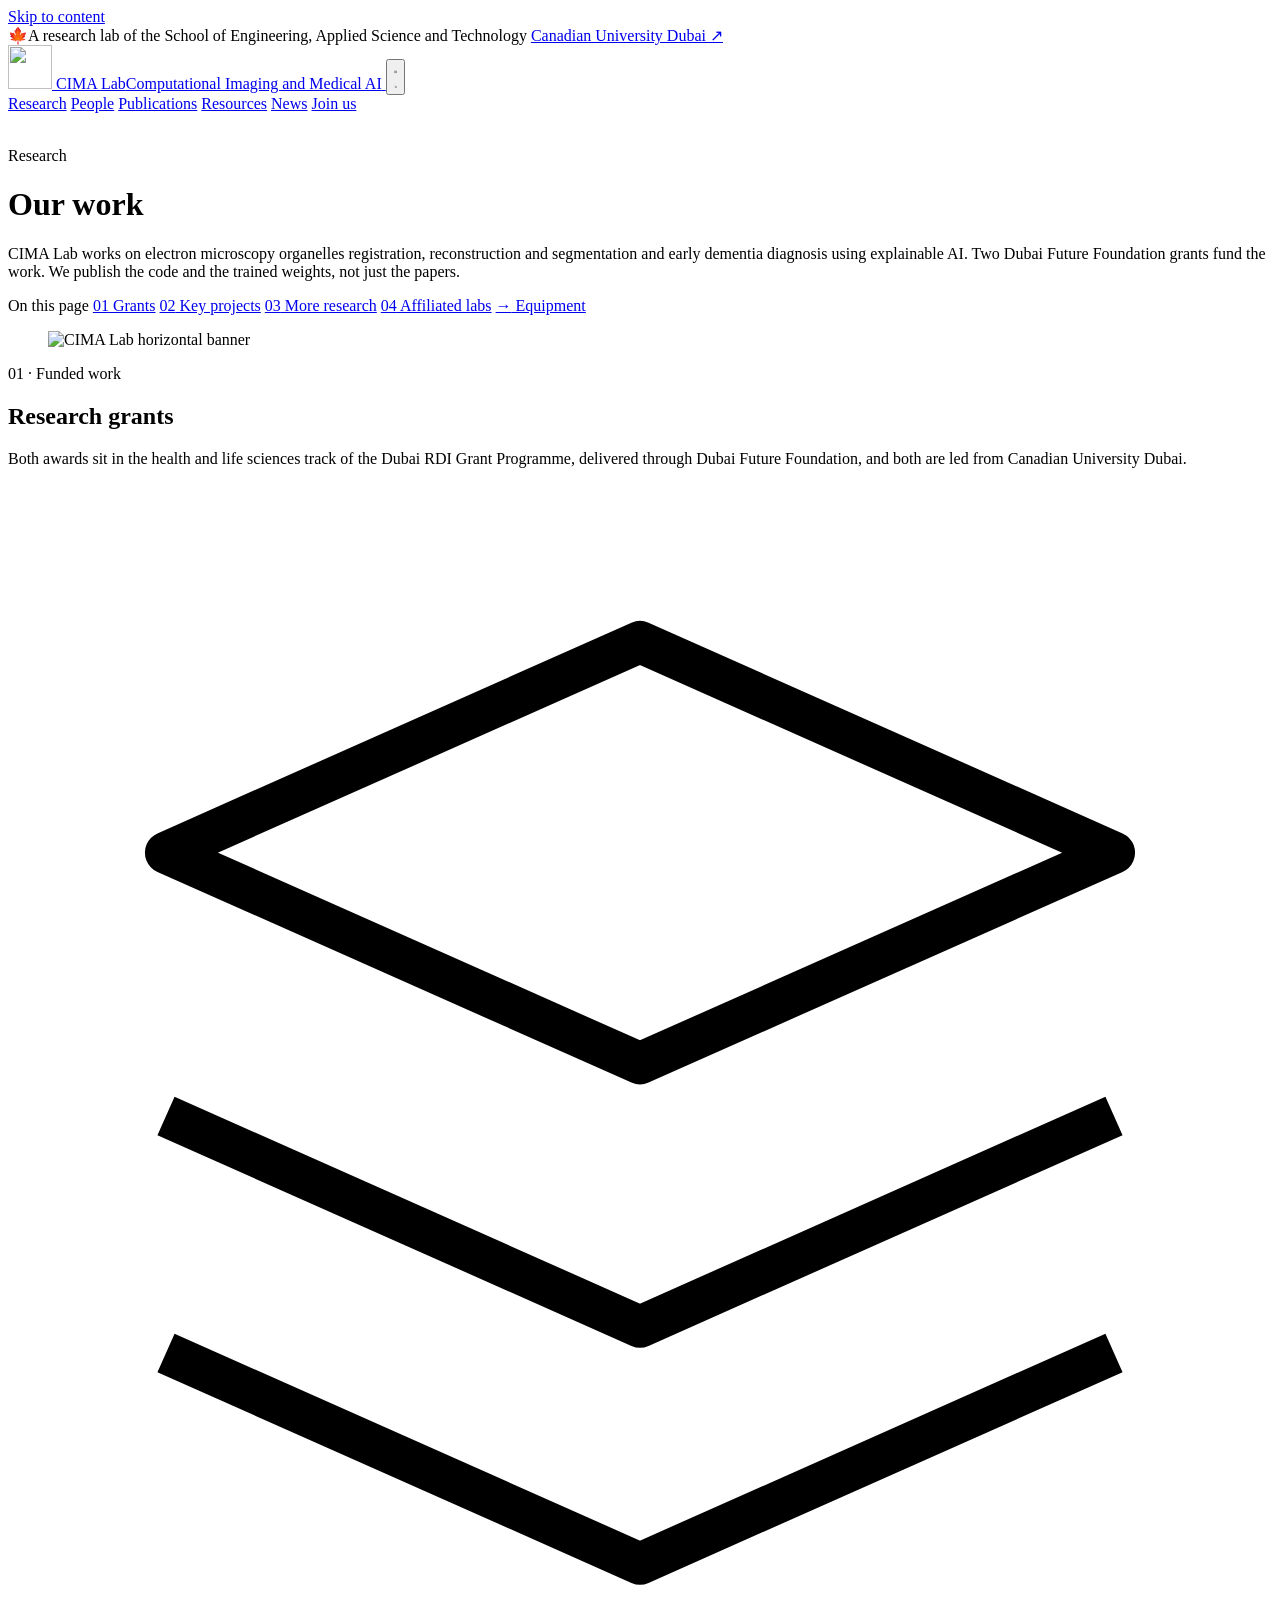
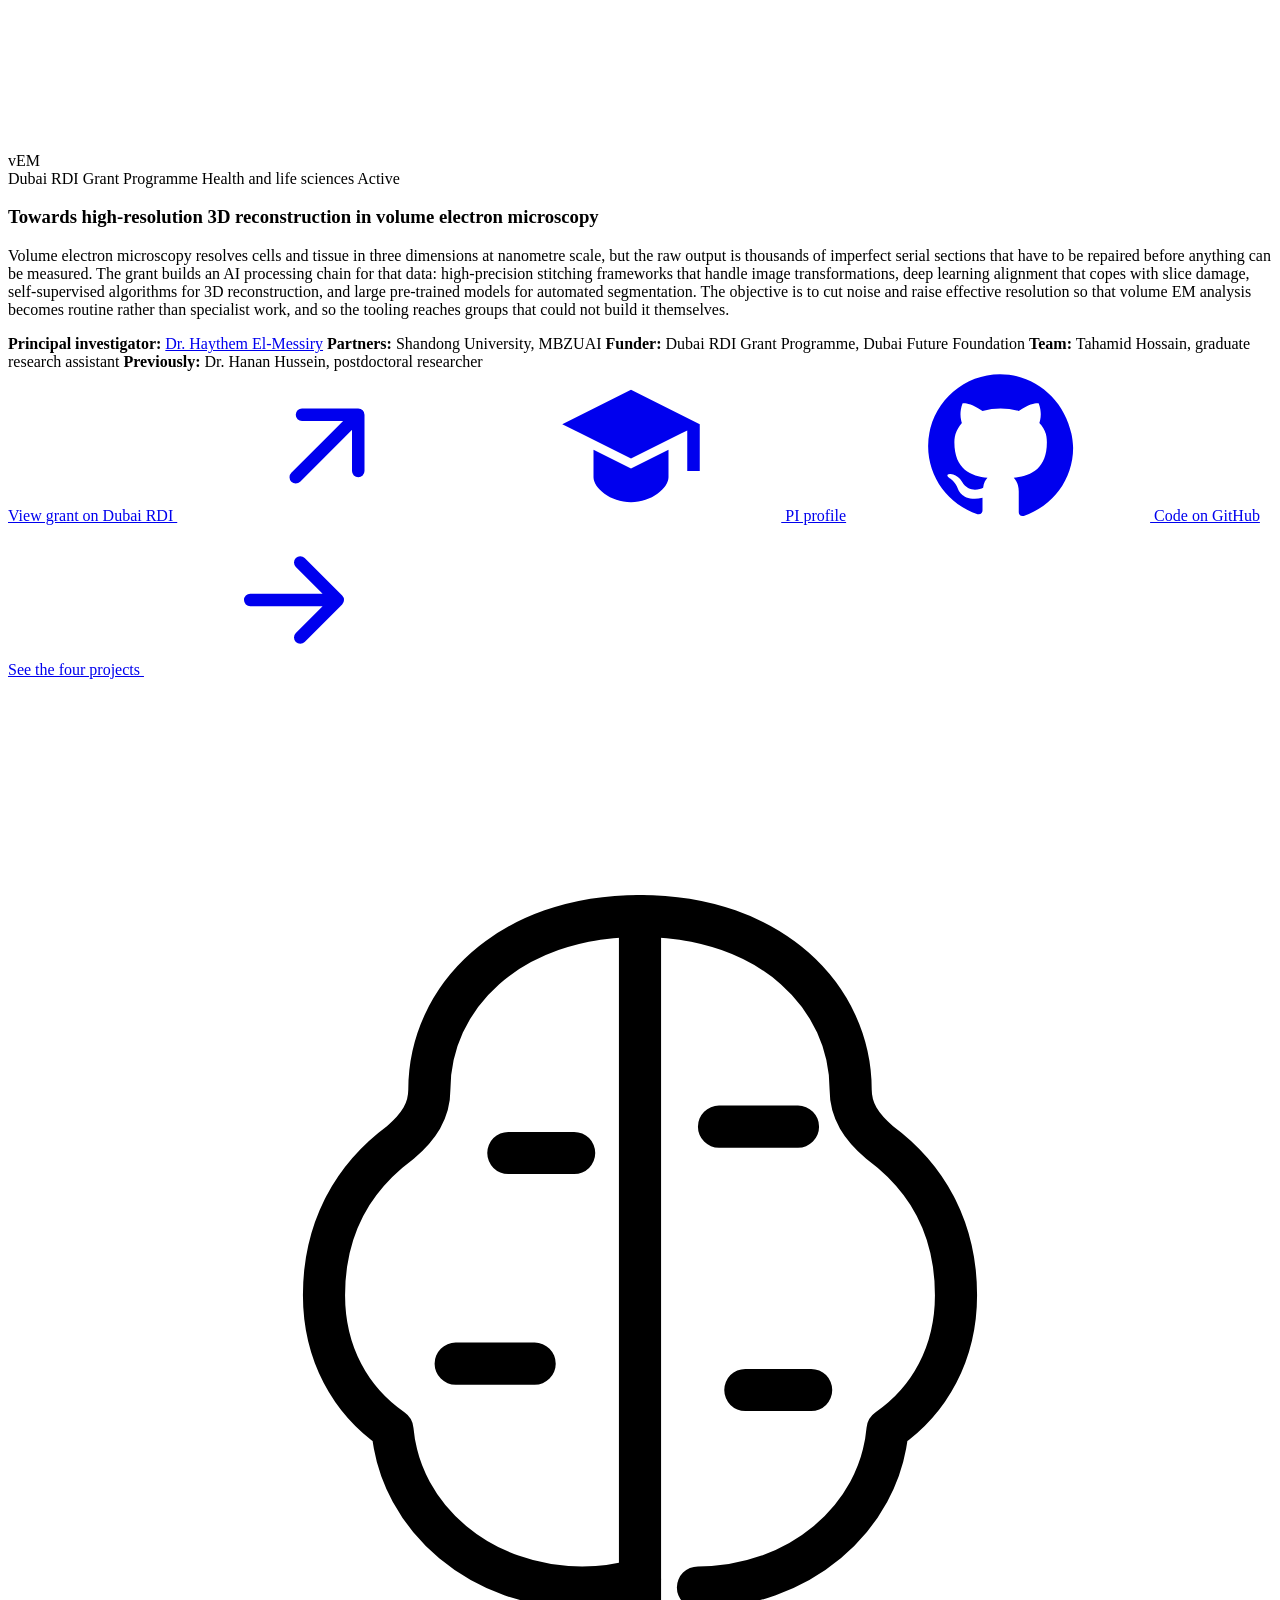
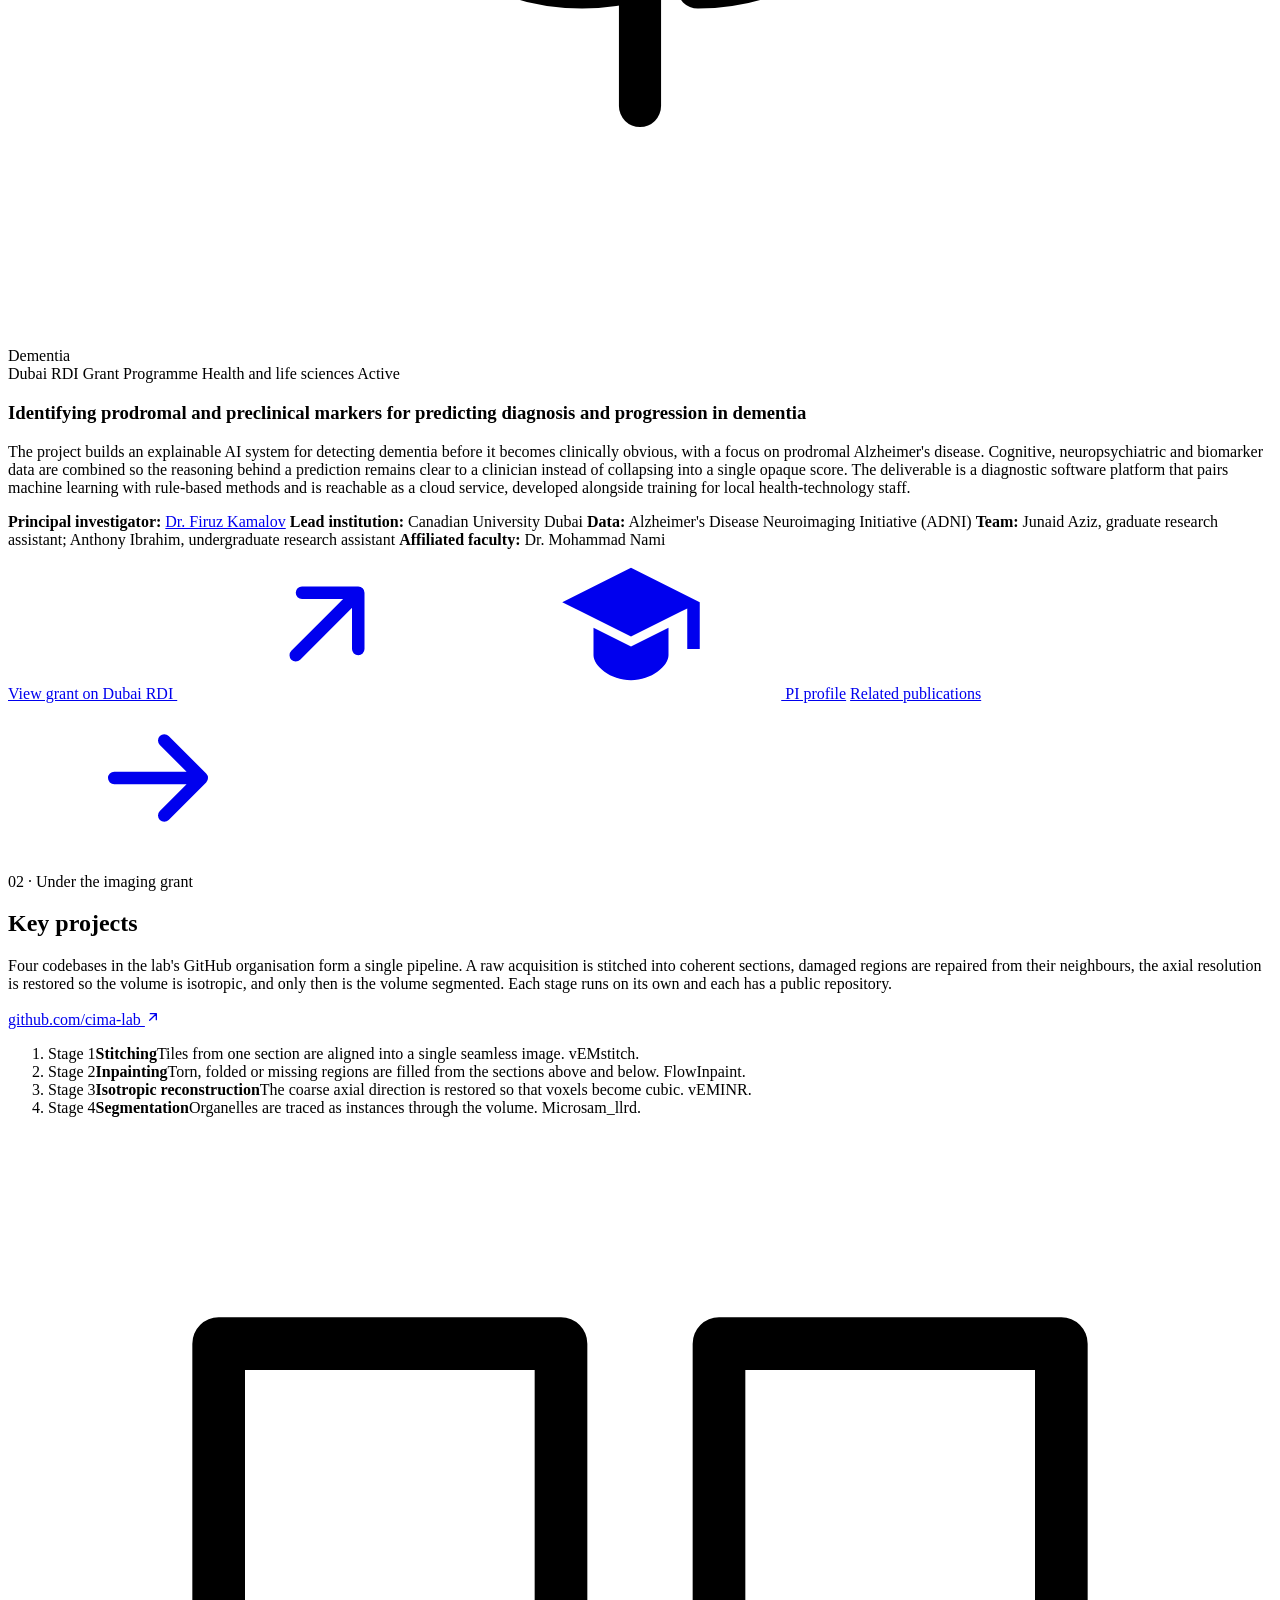
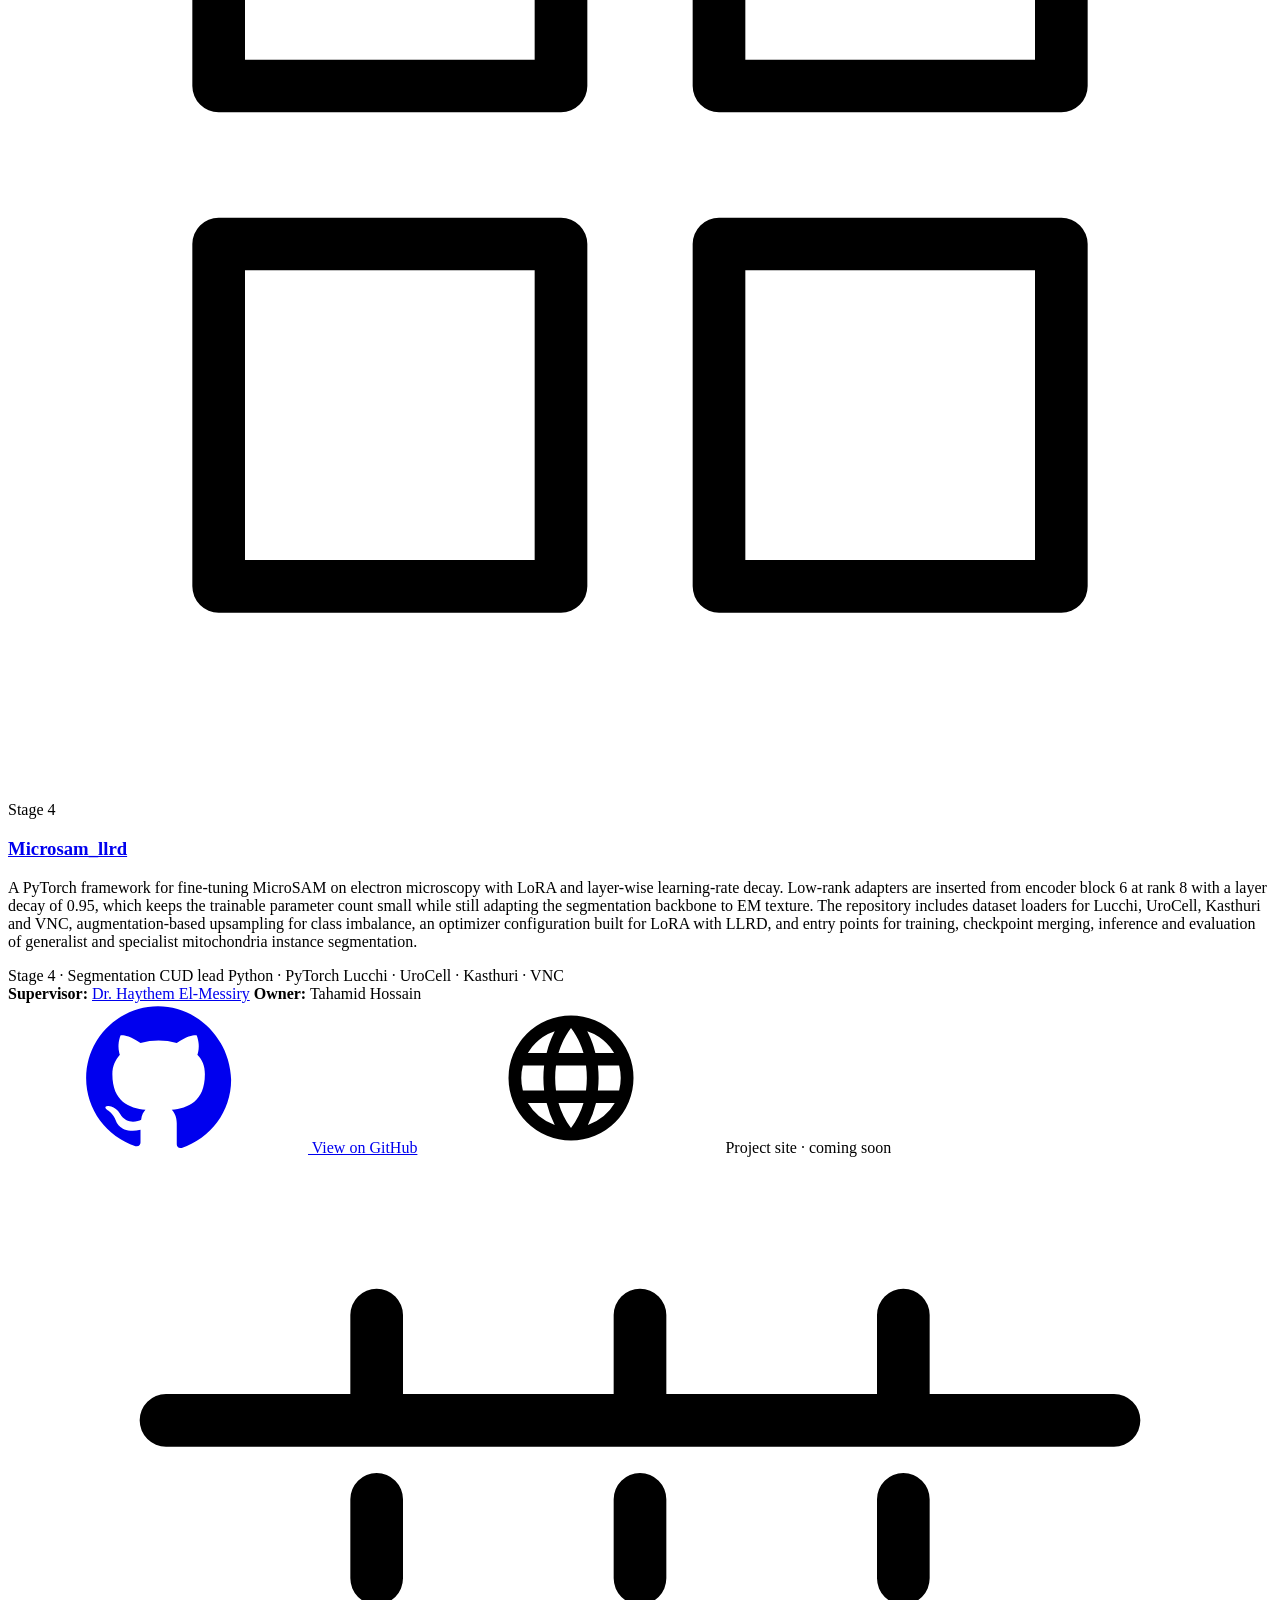
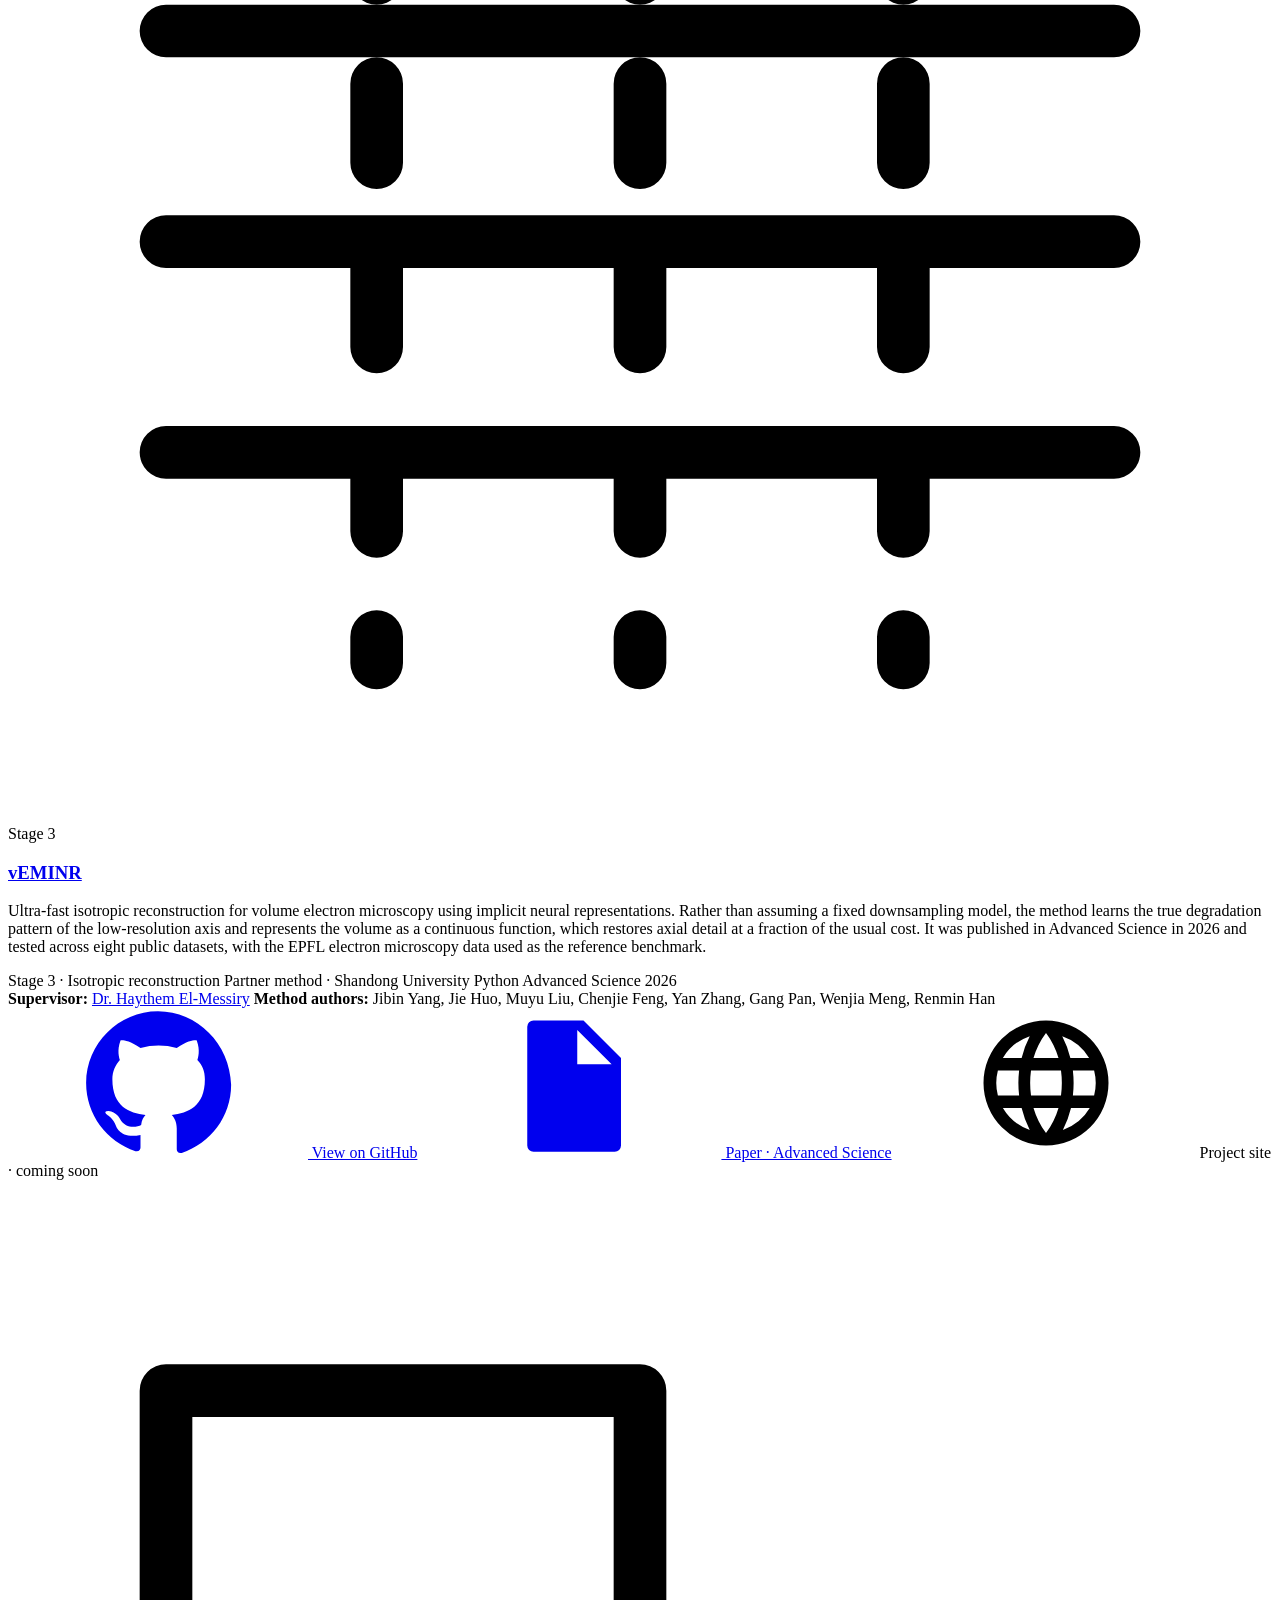
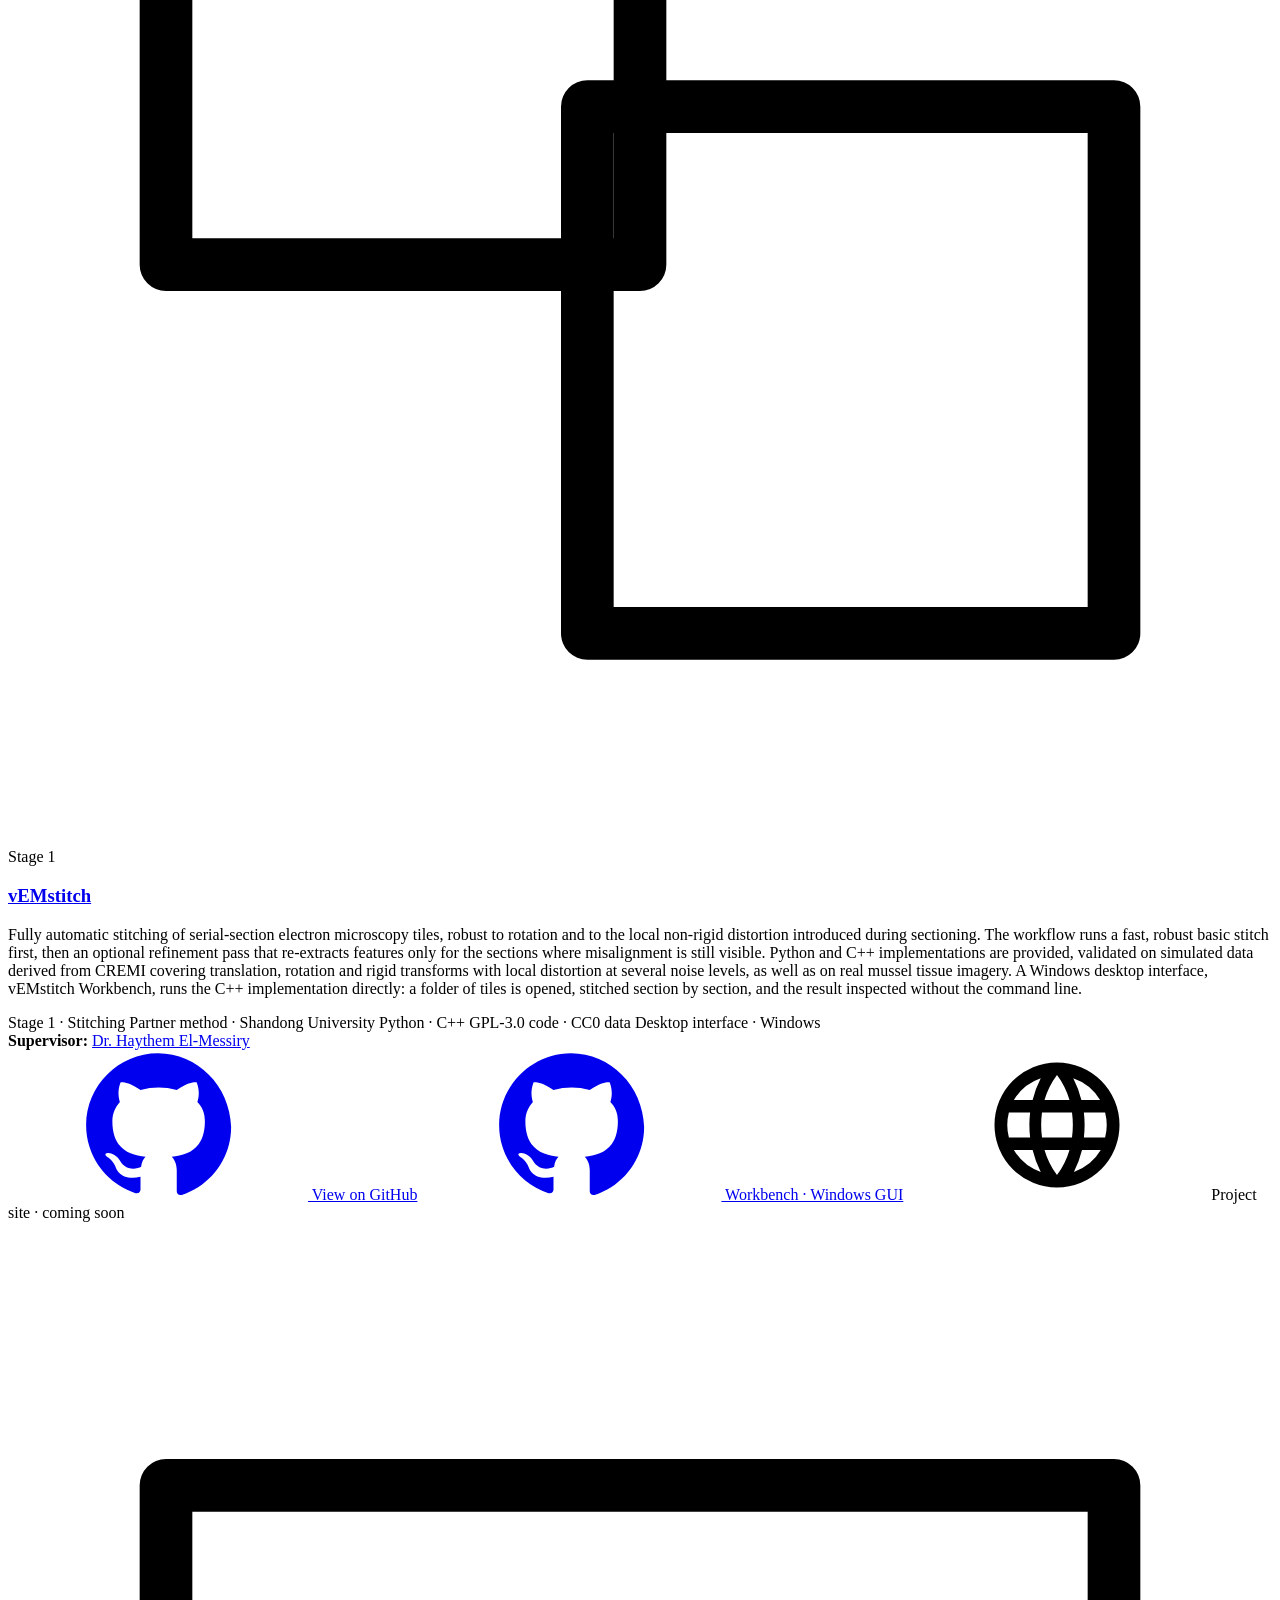
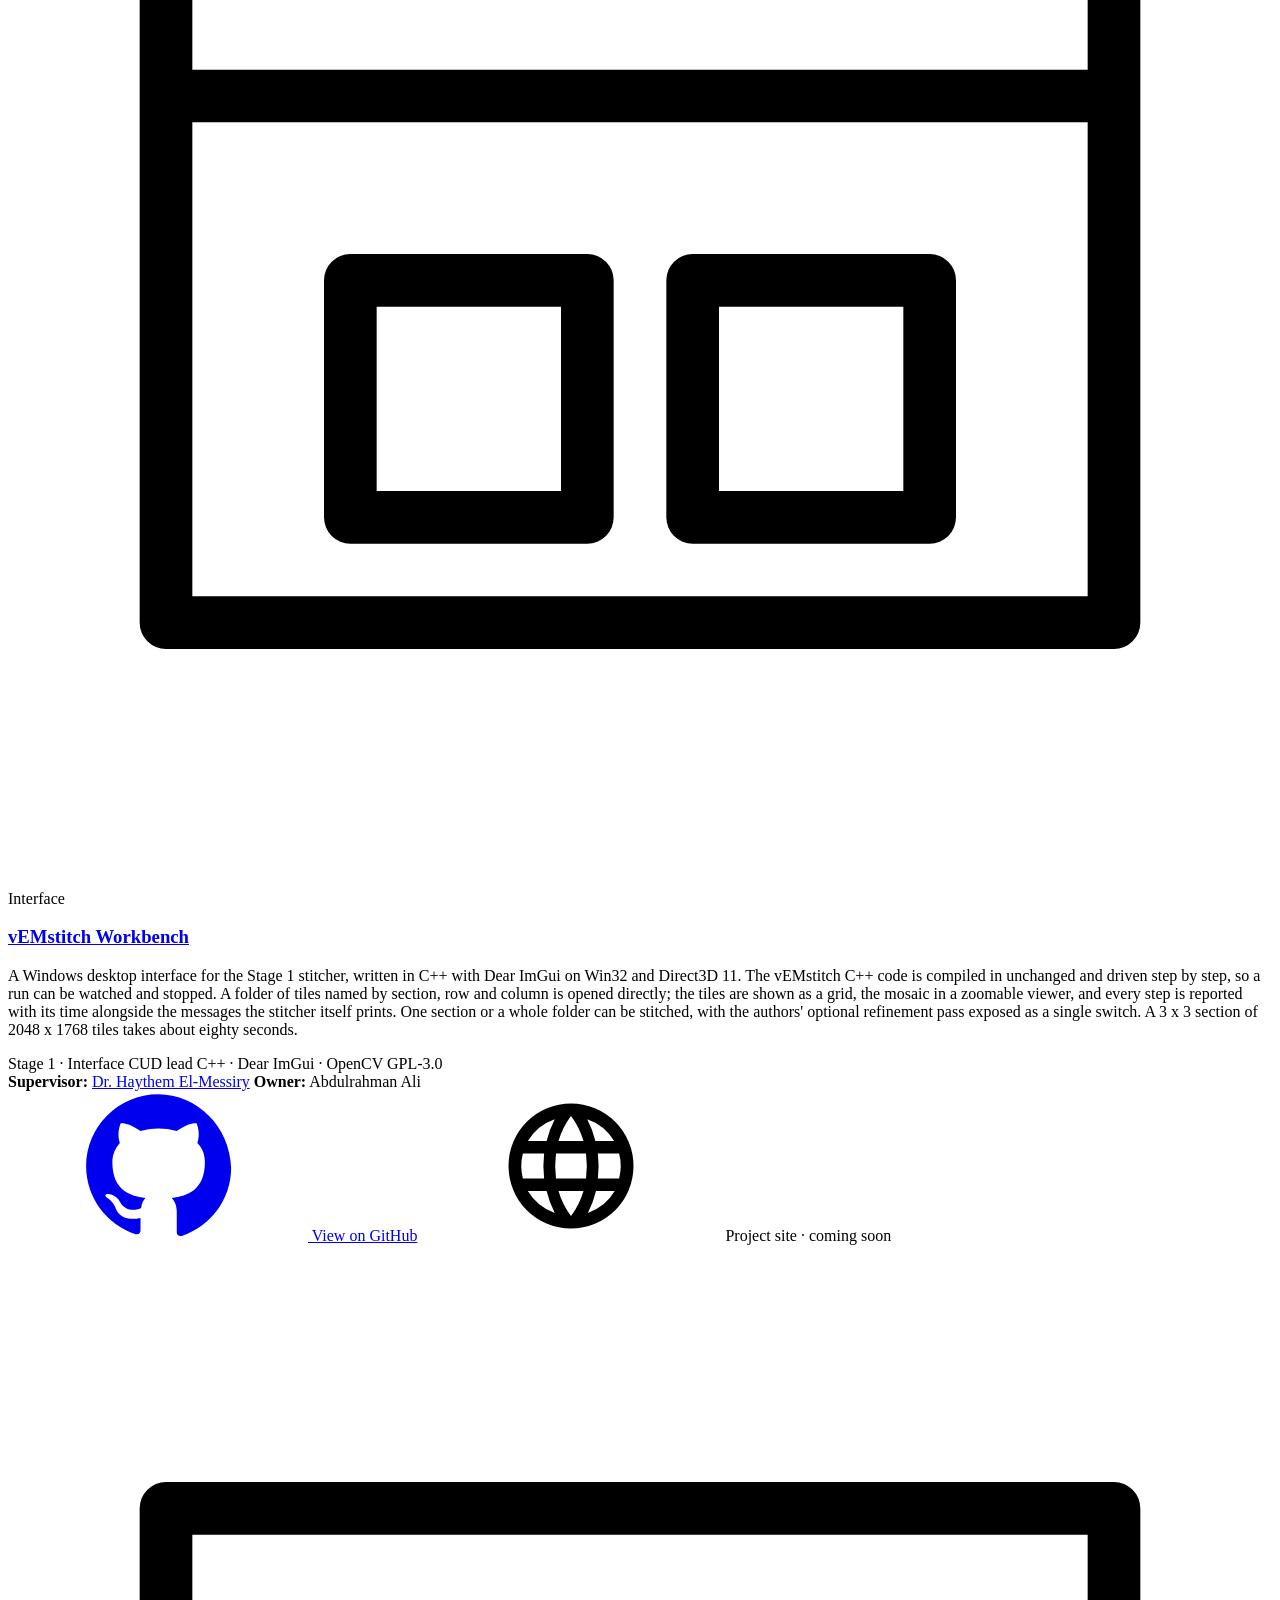
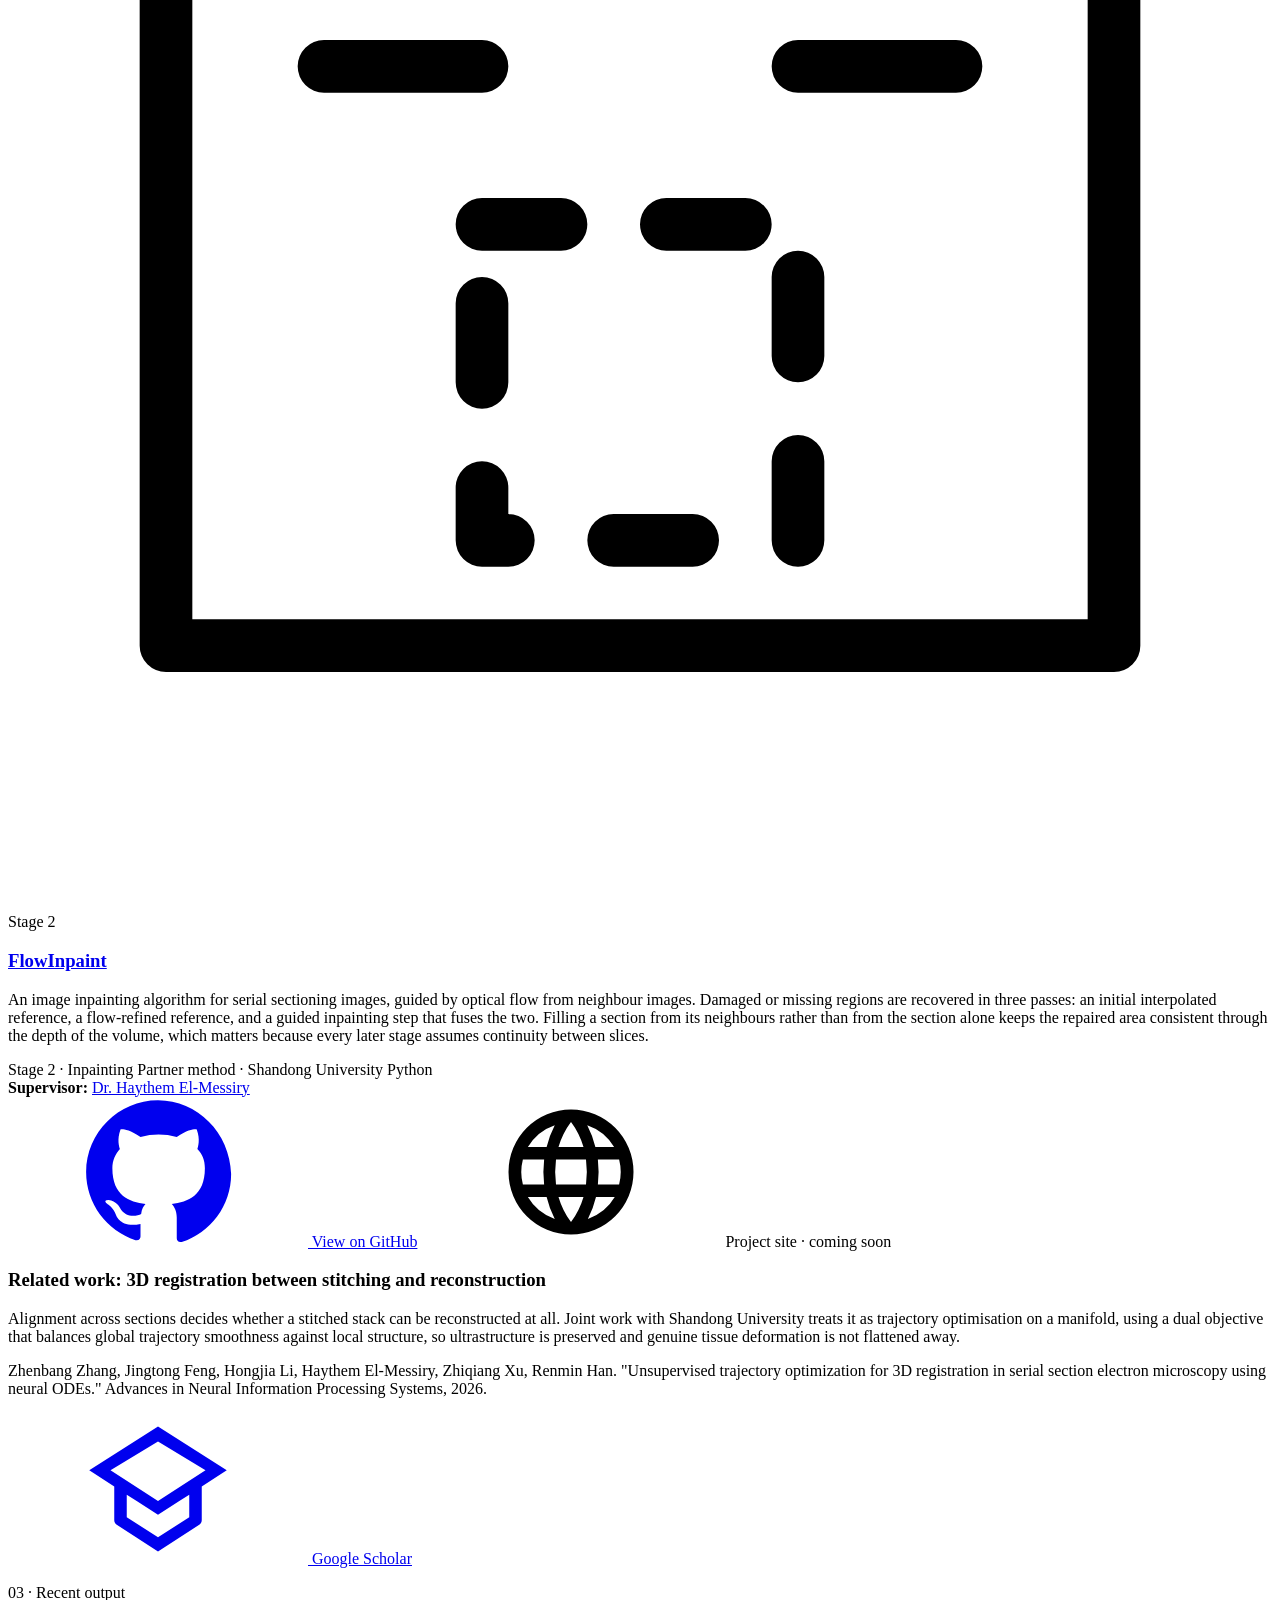
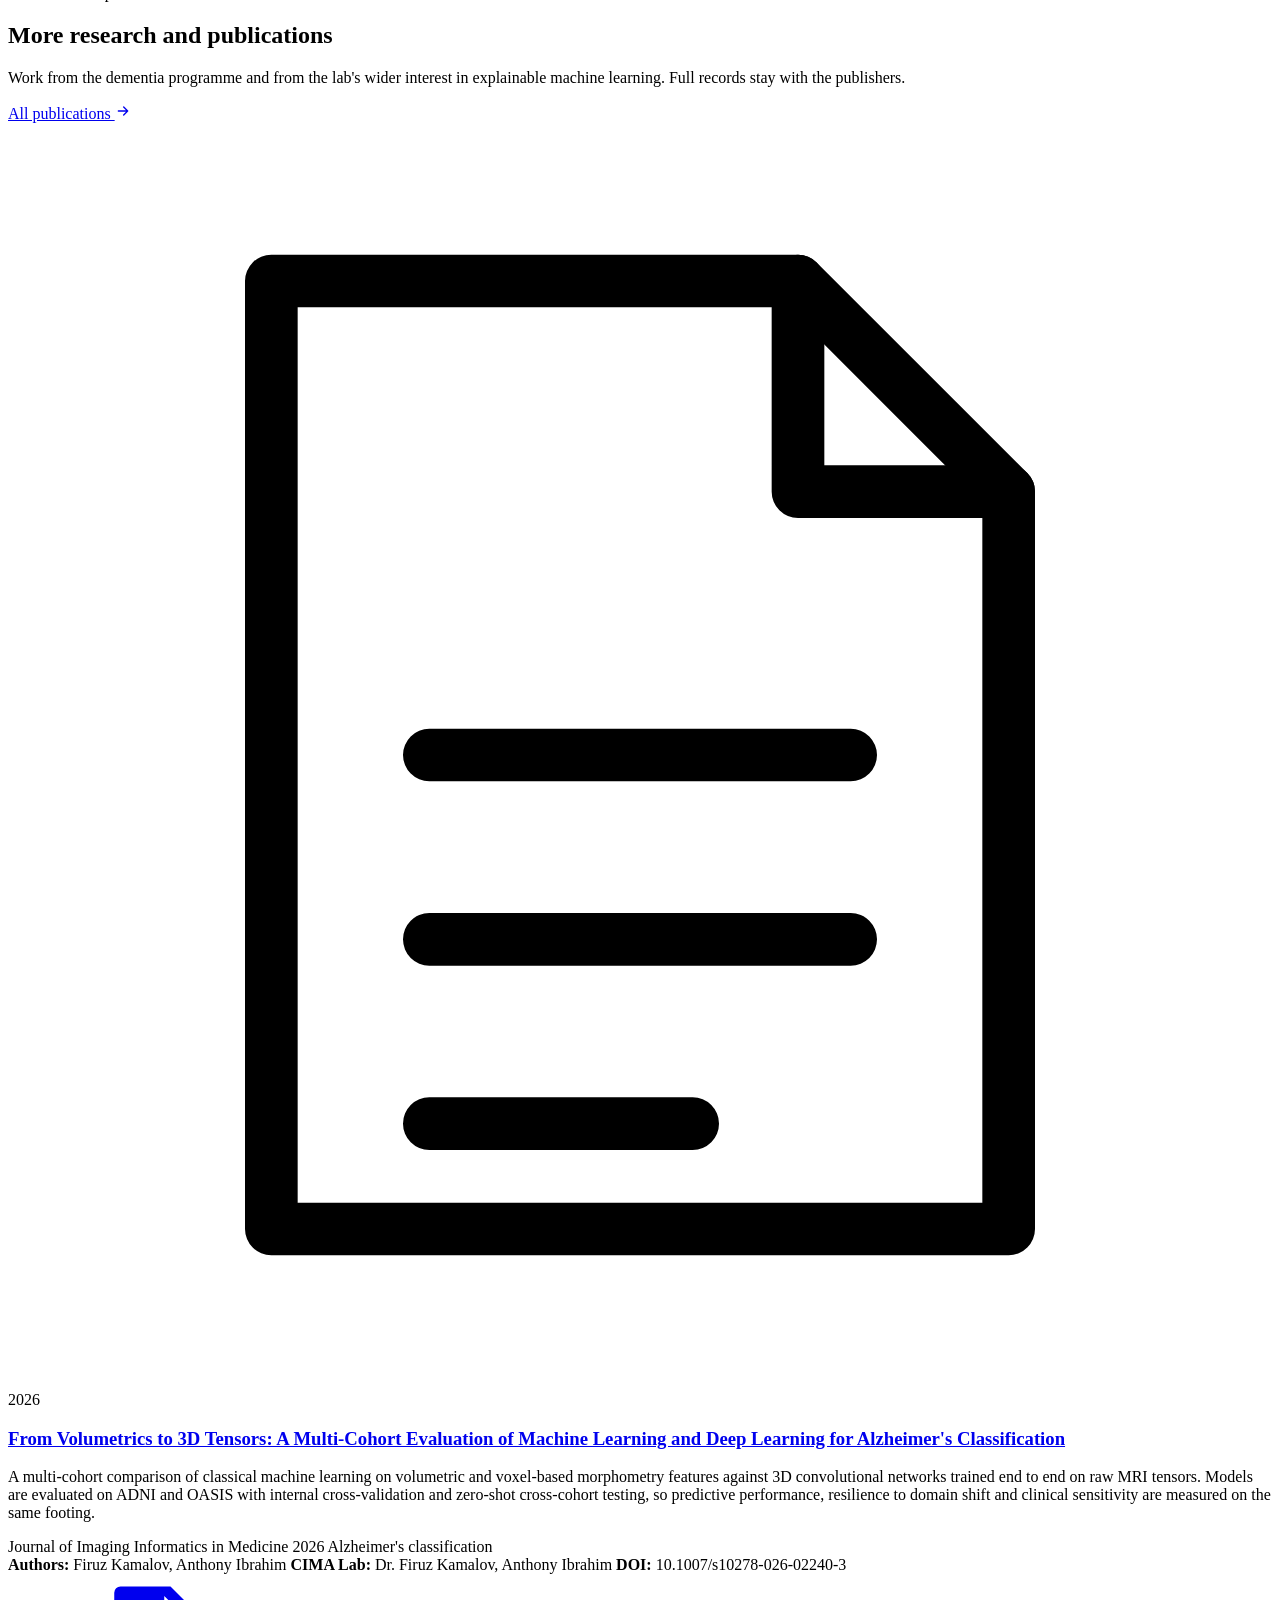
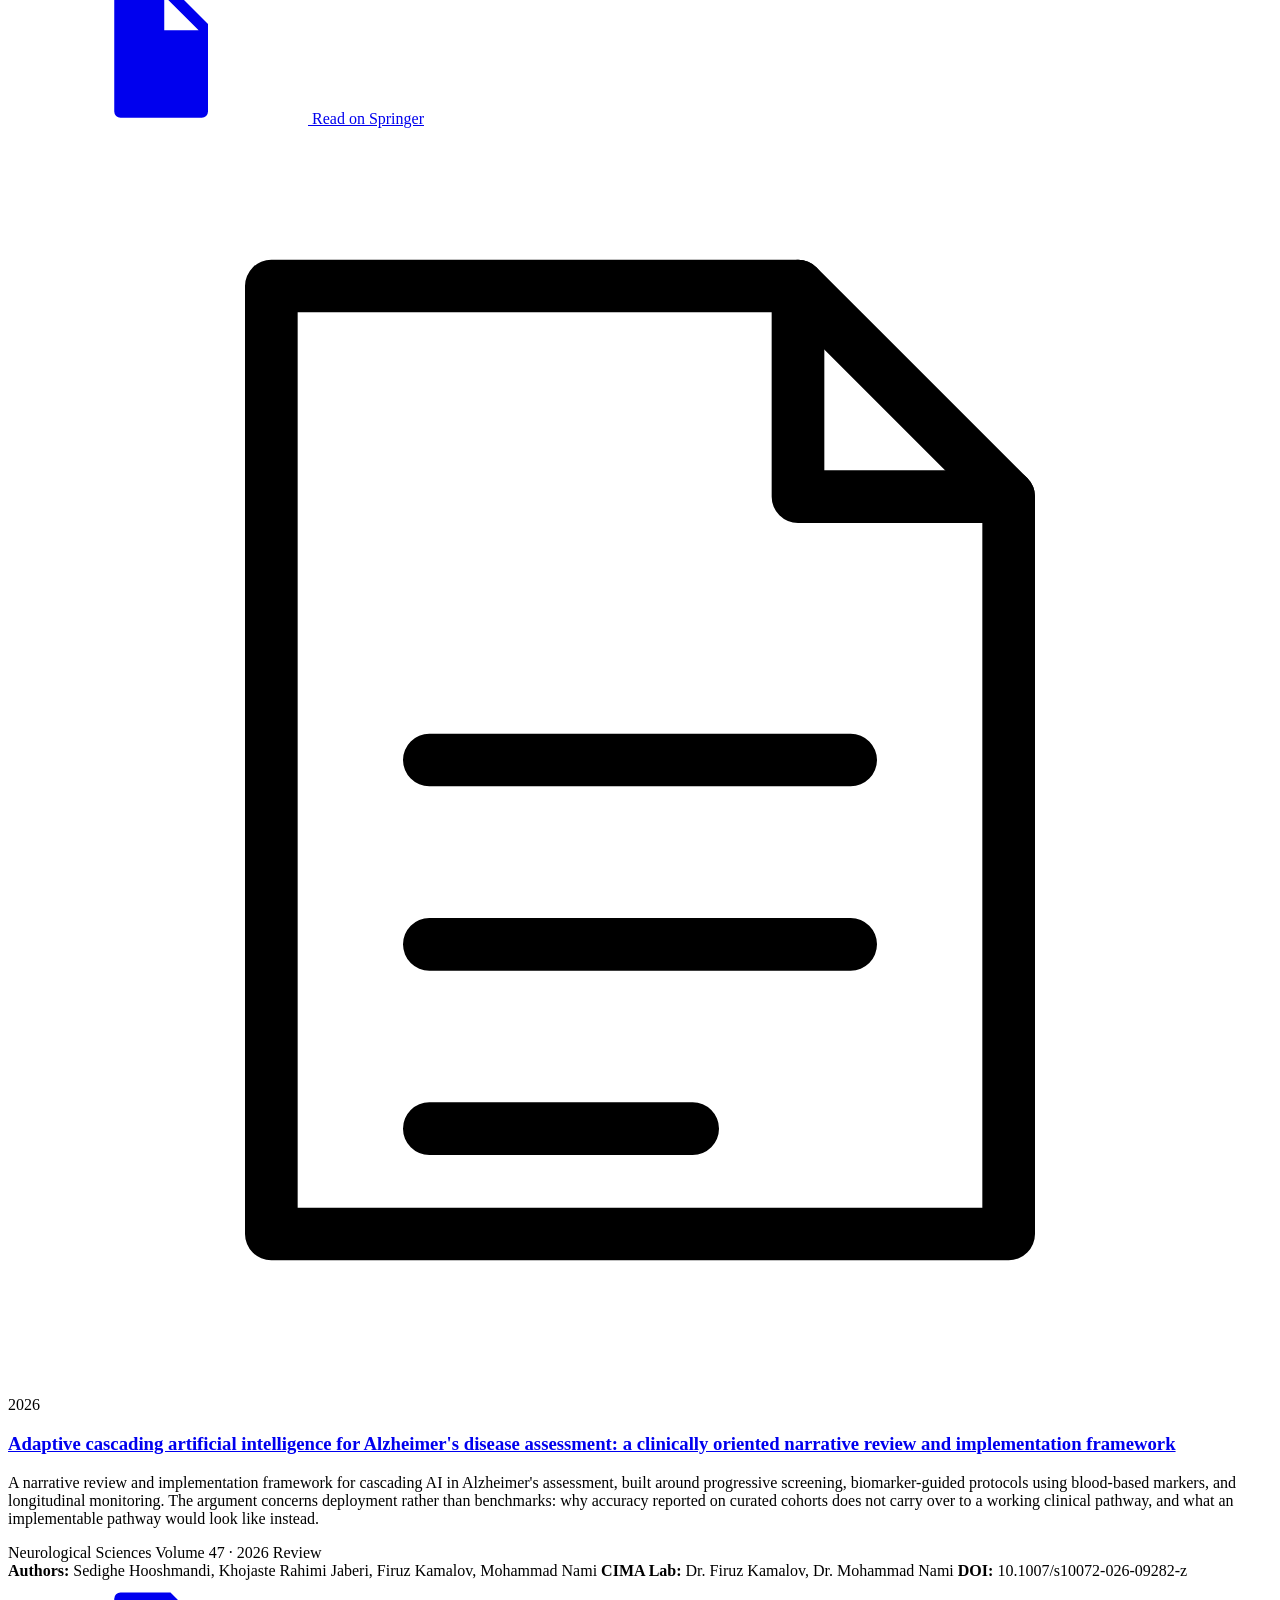
==== research/index.html @ 752ff022 "Research: add vEMstitch Workbench, the Stage 1 desktop interface Adds a card for the Windows desktop" ====
<!DOCTYPE html>
<html lang="en" class="no-js">
<head>
<meta charset="UTF-8">
<meta name="viewport" content="width=device-width, initial-scale=1.0">
<title>Research · CIMA Lab · Computational Imaging and Medical AI</title>
<meta name="description" content="Two Dubai RDI grants, four open-source projects in the volume electron microscopy pipeline, recent publications, and the institutions CIMA Lab works with.">
<meta name="theme-color" content="#CF202C">
<link rel="icon" type="image/svg+xml" href="../assets/logo/logo-light.svg">
<link rel="apple-touch-icon" href="../assets/logo/logo-light.svg">
<meta property="og:site_name" content="CIMA Lab">
<meta property="og:title" content="Research · CIMA Lab">
<meta property="og:description" content="Two Dubai RDI grants, four open-source projects in the volume electron microscopy pipeline, recent publications, and the institutions CIMA Lab works with.">
<meta property="og:type" content="website">
<meta property="og:image" content="../assets/banner-cover/cover-light.svg">
<meta name="twitter:card" content="summary_large_image">
<link rel="preconnect" href="https://fonts.googleapis.com">
<link rel="preconnect" href="https://fonts.gstatic.com" crossorigin>
<link href="https://fonts.googleapis.com/css2?family=Inter:wght@400;500;600;700&family=Source+Serif+4:opsz,wght@8..60,400;8..60,600;8..60,700&family=JetBrains+Mono:wght@400;500&display=swap" rel="stylesheet">
<link rel="stylesheet" href="../css/variables.css">
<link rel="stylesheet" href="../css/theme.css">
<link rel="stylesheet" href="../css/site.css">
<link rel="stylesheet" href="../css/pages/research.css">
</head>
<body>
<a class="skip" href="#main">Skip to content</a>

<!-- University affiliation ribbon (sticky) -->
<div class="unibar" role="region" aria-label="University affiliation">
  <div class="wrap">
    <span><span class="leaf" aria-hidden="true">🍁</span><span class="long">A research lab of the School of Engineering, Applied Science and Technology</span><span class="short" style="display:none">Canadian University Dubai</span></span>
    <a href="https://www.cud.ac.ae" target="_blank" rel="noopener">Canadian University Dubai <span aria-hidden="true">↗</span></a>
  </div>
</div>

<!-- Site header (sticky) -->
<header class="site-header">
  <div class="wrap">
    <a class="logo" href="../index.html" aria-label="CIMA Lab home">
      <img src="../assets/logo/logo-dark.svg" alt="" width="44" height="44">
      <span><span class="lt"><span class="w1">CIMA</span> <span class="w2">Lab</span></span><span class="ls">Computational Imaging and Medical AI</span></span>
    </a>
    <button class="nav-toggle" aria-expanded="false" aria-controls="site-nav" aria-label="Toggle navigation">
      <svg class="ic-menu" viewBox="0 0 24 24" fill="none" stroke="currentColor" stroke-width="2" stroke-linecap="round"><path d="M4 7h16M4 12h16M4 17h16"/></svg>
      <svg class="ic-close" viewBox="0 0 24 24" fill="none" stroke="currentColor" stroke-width="2" stroke-linecap="round"><path d="M6 6l12 12M18 6L6 18"/></svg>
    </button>
    <nav class="nav" id="site-nav" aria-label="Primary">
      <a href="../research/index.html" aria-current="page">Research</a>
      <a href="../people.html">People</a>
      <a href="../publications.html">Publications</a>
      <a href="../resources.html">Resources</a>
      <a href="../news/index.html">News</a>
      <a class="cta" href="../join.html">Join us</a>
    </nav>
  </div>
</header>

<main id="main">

  <!-- Icon sprite: paths copied from _icons.html. Hidden, referenced with <use>. -->
  <svg class="icon-sprite" width="0" height="0" aria-hidden="true" focusable="false">
    <symbol id="i-github" viewBox="0 0 24 24" fill="currentColor"><path d="M12 .5C5.7.5.5 5.7.5 12c0 5.1 3.3 9.4 7.9 10.9.6.1.8-.3.8-.6v-2c-3.2.7-3.9-1.4-3.9-1.4-.5-1.3-1.3-1.7-1.3-1.7-1-.7.1-.7.1-.7 1.2.1 1.8 1.2 1.8 1.2 1 1.8 2.8 1.3 3.4 1 .1-.8.4-1.3.7-1.6-2.6-.3-5.3-1.3-5.3-5.7 0-1.3.5-2.3 1.2-3.1-.1-.3-.5-1.5.1-3.1 0 0 1-.3 3.2 1.2a11 11 0 0 1 5.8 0c2.2-1.5 3.2-1.2 3.2-1.2.6 1.6.2 2.8.1 3.1.8.8 1.2 1.8 1.2 3.1 0 4.4-2.7 5.4-5.3 5.7.4.4.8 1.1.8 2.2v3.3c0 .3.2.7.8.6 4.6-1.5 7.9-5.8 7.9-10.9C23.5 5.7 18.3.5 12 .5z"/></symbol>
    <symbol id="i-scholar" viewBox="0 0 24 24" fill="currentColor"><path d="M12 2 1 9l4 2.6V17c0 .3.2.6.4.7L12 22l6.6-4.3c.2-.1.4-.4.4-.7v-5.4L23 9 12 2zm0 2.4L19.6 9 12 13.9 4.4 9 12 4.4zM7 12.9l5 3.2 5-3.2v3.6l-5 3.2-5-3.2v-3.6z"/></symbol>
    <symbol id="i-cud" viewBox="0 0 24 24" fill="currentColor"><path d="M12 3 1 8.5l11 5.5 9-4.5V16h2V8.5L12 3zm-6 9.6V17c0 1.7 2.7 4 6 4s6-2.3 6-4v-4.4l-6 3-6-3z"/></symbol>
    <symbol id="i-web" viewBox="0 0 24 24" fill="currentColor"><path d="M12 2a10 10 0 1 0 0 20 10 10 0 0 0 0-20zm6.9 6h-3a15 15 0 0 0-1.3-3.5A8 8 0 0 1 18.9 8zM12 4c.9 1.2 1.6 2.6 2 4h-4c.4-1.4 1.1-2.8 2-4zM4.3 14a8 8 0 0 1 0-4h3.4a17 17 0 0 0 0 4H4.3zm.8 2h3a15 15 0 0 0 1.3 3.5A8 8 0 0 1 5.1 16zm3-8h-3a8 8 0 0 1 4.3-3.5A15 15 0 0 0 8.1 8zM12 20c-.9-1.2-1.6-2.6-2-4h4c-.4 1.4-1.1 2.8-2 4zm2.4-6H9.6a15 15 0 0 1 0-4h4.8a15 15 0 0 1 0 4zm.3 5.5A15 15 0 0 0 16 16h3a8 8 0 0 1-4.3 3.5zM16.3 14a17 17 0 0 0 0-4h3.4a8 8 0 0 1 0 4h-3.4z"/></symbol>
    <symbol id="i-doi" viewBox="0 0 24 24" fill="currentColor"><path d="M6 2h8l6 6v14a1 1 0 0 1-1 1H6a1 1 0 0 1-1-1V3a1 1 0 0 1 1-1zm7 1.5V9h5.5L13 3.5zM8 12h8v1.6H8V12zm0 3.4h8V17H8v-1.6zm0 3.4h5v1.6H8v-1.6z"/></symbol>
    <symbol id="i-ext" viewBox="0 0 24 24" fill="none" stroke="currentColor" stroke-width="2" stroke-linecap="round" stroke-linejoin="round"><path d="M7 17 17 7M8 7h9v9"/></symbol>
    <symbol id="i-arrow" viewBox="0 0 24 24" fill="none" stroke="currentColor" stroke-width="2" stroke-linecap="round" stroke-linejoin="round"><path d="M5 12h14M13 6l6 6-6 6"/></symbol>
  </svg>

  <!-- ============ Page head ============ -->
  <div class="page-head with-art">
    <div class="wrap">
      <div>
        <p class="k">Research</p>
        <h1>Our work</h1>
        <p class="lede">CIMA Lab works on electron microscopy organelles registration, reconstruction and segmentation and early dementia diagnosis using explainable AI. Two Dubai Future Foundation grants fund the work. We publish the code and the trained weights, not just the papers.</p>
        <nav class="jump" aria-label="On this page">
          <span class="jump-label">On this page</span>
          <a href="#grants"><span class="n">01</span> Grants</a>
          <a href="#projects"><span class="n">02</span> Key projects</a>
          <a href="#more"><span class="n">03</span> More research</a>
          <a href="#affiliated"><span class="n">04</span> Affiliated labs</a>
          <a href="../resources.html"><span class="n">→</span> Equipment</a>
        </nav>
      </div>
      <figure class="art"><img src="../assets/banner-horizontal/horizontal-transparent.svg" alt="CIMA Lab horizontal banner" width="1584" height="396"></figure>
    </div>
  </div>

  <!-- ============ 01 Research grants ============ -->
  <section class="sec" id="grants">
    <div class="wrap">
      <div class="sh">
        <div>
          <p class="k">01 · Funded work</p>
          <h2>Research grants</h2>
          <p>Both awards sit in the health and life sciences track of the Dubai RDI Grant Programme, delivered through Dubai Future Foundation, and both are led from Canadian University Dubai.</p>
        </div>
      </div>

      <div class="stack">

        <!-- Grant 1: volume electron microscopy -->
        <article class="hcard" data-reveal>
          <div class="media navy">
            <div class="mstack">
              <svg class="mglyph" viewBox="0 0 48 48" fill="none" stroke="currentColor" stroke-width="1.6" stroke-linejoin="round" aria-hidden="true">
                <path d="M24 6 42 14 24 22 6 14 24 6Z"/>
                <path d="M6 24 24 32 42 24"/>
                <path d="M6 33 24 41 42 33"/>
              </svg>
              <span class="glyph">vEM</span>
            </div>
          </div>
          <div>
            <div class="pillrow">
              <span class="pill red">Dubai RDI Grant Programme</span>
              <span class="pill">Health and life sciences</span>
              <span class="pill ok">Active</span>
            </div>
            <h3>Towards high-resolution 3D reconstruction in volume electron microscopy</h3>
            <p>Volume electron microscopy resolves cells and tissue in three dimensions at nanometre scale, but the raw output is thousands of imperfect serial sections that have to be repaired before anything can be measured. The grant builds an AI processing chain for that data: high-precision stitching frameworks that handle image transformations, deep learning alignment that copes with slice damage, self-supervised algorithms for 3D reconstruction, and large pre-trained models for automated segmentation. The objective is to cut noise and raise effective resolution so that volume EM analysis becomes routine rather than specialist work, and so the tooling reaches groups that could not build it themselves.</p>
            <div class="meta">
              <span><b>Principal investigator:</b> <a href="https://www.cud.ac.ae/personnel/dr-haytham-el-messiry" target="_blank" rel="noopener">Dr. Haythem El-Messiry</a></span>
              <span><b>Partners:</b> Shandong University, MBZUAI</span>
              <span><b>Funder:</b> Dubai RDI Grant Programme, Dubai Future Foundation</span>
              <span><b>Team:</b> Tahamid Hossain, graduate research assistant</span>
              <span><b>Previously:</b> Dr. Hanan Hussein, postdoctoral researcher</span>
            </div>
            <div class="actions">
              <a class="btn red" href="https://dubairdi.ae/grant-initiatives-towards-high-resolution-3d-reconstruction-in-volume-electron-microscopy" target="_blank" rel="noopener">View grant on Dubai RDI <svg aria-hidden="true"><use href="#i-ext"></use></svg></a>
              <a class="btn" href="https://www.cud.ac.ae/personnel/dr-haytham-el-messiry" target="_blank" rel="noopener"><svg aria-hidden="true"><use href="#i-cud"></use></svg> PI profile</a>
              <a class="btn" href="https://github.com/cima-lab" target="_blank" rel="noopener"><svg aria-hidden="true"><use href="#i-github"></use></svg> Code on GitHub</a>
              <a class="btn ghost" href="#projects">See the four projects <svg aria-hidden="true"><use href="#i-arrow"></use></svg></a>
            </div>
          </div>
        </article>

        <!-- Grant 2: dementia markers -->
        <article class="hcard" data-reveal>
          <div class="media red">
            <div class="mstack">
              <svg class="mglyph" viewBox="0 0 48 48" fill="none" stroke="currentColor" stroke-width="1.6" stroke-linecap="round" stroke-linejoin="round" aria-hidden="true">
                <path d="M24 9c-5 0-8 3.1-8 6.6 0 .8-.4 1.4-1.1 2C13 19 12 21 12 23.4c0 2.2 1 4 2.6 5.1.3 3.4 3.4 6 7.2 6 .8 0 1.5-.1 2.2-.3"/>
                <path d="M24 9c5 0 8 3.1 8 6.6 0 .8.4 1.4 1.1 2C35 19 36 21 36 23.4c0 2.2-1 4-2.6 5.1-.3 3.4-3.4 6-7.2 6"/>
                <path d="M24 9v30"/>
                <path d="M19 18h2.5M17 26h3M27 17h3M28 27h2.5"/>
              </svg>
              <span class="glyph">Dementia</span>
            </div>
          </div>
          <div>
            <div class="pillrow">
              <span class="pill red">Dubai RDI Grant Programme</span>
              <span class="pill">Health and life sciences</span>
              <span class="pill ok">Active</span>
            </div>
            <h3>Identifying prodromal and preclinical markers for predicting diagnosis and progression in dementia</h3>
            <p>The project builds an explainable AI system for detecting dementia before it becomes clinically obvious, with a focus on prodromal Alzheimer's disease. Cognitive, neuropsychiatric and biomarker data are combined so the reasoning behind a prediction remains clear to a clinician instead of collapsing into a single opaque score. The deliverable is a diagnostic software platform that pairs machine learning with rule-based methods and is reachable as a cloud service, developed alongside training for local health-technology staff.</p>
            <div class="meta">
              <span><b>Principal investigator:</b> <a href="https://www.cud.ac.ae/personnel/dr-firuz-kamalov" target="_blank" rel="noopener">Dr. Firuz Kamalov</a></span>
              <span><b>Lead institution:</b> Canadian University Dubai</span>
              <span><b>Data:</b> Alzheimer's Disease Neuroimaging Initiative (ADNI)</span>
              <span><b>Team:</b> Junaid Aziz, graduate research assistant; Anthony Ibrahim, undergraduate research assistant</span>
              <span><b>Affiliated faculty:</b> Dr. Mohammad Nami</span>
            </div>
            <div class="actions">
              <a class="btn red" href="https://dubairdi.ae/grant-initiatives-identifying-prodromal-and-preclinical-markers-for-predicting-diagnosis-and-progression-in-dementia-2" target="_blank" rel="noopener">View grant on Dubai RDI <svg aria-hidden="true"><use href="#i-ext"></use></svg></a>
              <a class="btn" href="https://www.cud.ac.ae/personnel/dr-firuz-kamalov" target="_blank" rel="noopener"><svg aria-hidden="true"><use href="#i-cud"></use></svg> PI profile</a>
              <a class="btn ghost" href="#more">Related publications <svg aria-hidden="true"><use href="#i-arrow"></use></svg></a>
            </div>
          </div>
        </article>

      </div>
    </div>
  </section>

  <!-- ============ 02 Key projects ============ -->
  <section class="sec alt" id="projects">
    <div class="wrap">
      <div class="sh">
        <div>
          <p class="k">02 · Under the imaging grant</p>
          <h2>Key projects</h2>
          <p>Four codebases in the lab's GitHub organisation form a single pipeline. A raw acquisition is stitched into coherent sections, damaged regions are repaired from their neighbours, the axial resolution is restored so the volume is isotropic, and only then is the volume segmented. Each stage runs on its own and each has a public repository.</p>
        </div>
        <a class="more" href="https://github.com/cima-lab" target="_blank" rel="noopener">github.com/cima-lab <svg width="16" height="16" aria-hidden="true"><use href="#i-ext"></use></svg></a>
      </div>

      <ol class="pipe4">
        <li><span class="st">Stage 1</span><b>Stitching</b><span class="d">Tiles from one section are aligned into a single seamless image. vEMstitch.</span></li>
        <li><span class="st">Stage 2</span><b>Inpainting</b><span class="d">Torn, folded or missing regions are filled from the sections above and below. FlowInpaint.</span></li>
        <li><span class="st">Stage 3</span><b>Isotropic reconstruction</b><span class="d">The coarse axial direction is restored so that voxels become cubic. vEMINR.</span></li>
        <li><span class="st">Stage 4</span><b>Segmentation</b><span class="d">Organelles are traced as instances through the volume. Microsam_llrd.</span></li>
      </ol>

      <div class="stack projects2">

        <!-- Microsam_llrd -->
        <article class="hcard compact" data-reveal>
          <div class="media">
            <div class="mstack">
              <svg class="mglyph" viewBox="0 0 48 48" fill="none" stroke="currentColor" stroke-width="2" stroke-linejoin="round" aria-hidden="true"><path d="M8 8h13v13H8zM27 8h13v13H27zM8 27h13v13H8zM27 27h13v13H27z"/></svg>
              <span class="glyph">Stage 4</span>
            </div>
          </div>
          <div>
            <h3><a href="https://github.com/cima-lab/Microsam_llrd" target="_blank" rel="noopener">Microsam_llrd</a></h3>
            <p>A PyTorch framework for fine-tuning MicroSAM on electron microscopy with LoRA and layer-wise learning-rate decay. Low-rank adapters are inserted from encoder block 6 at rank 8 with a layer decay of 0.95, which keeps the trainable parameter count small while still adapting the segmentation backbone to EM texture. The repository includes dataset loaders for Lucchi, UroCell, Kasthuri and VNC, augmentation-based upsampling for class imbalance, an optimizer configuration built for LoRA with LLRD, and entry points for training, checkpoint merging, inference and evaluation of generalist and specialist mitochondria instance segmentation.</p>
            <div class="tags">
              <span>Stage 4 · Segmentation</span>
              <span>CUD lead</span>
              <span>Python · PyTorch</span>
              <span>Lucchi · UroCell · Kasthuri · VNC</span>
            </div>
            <div class="meta">
              <span><b>Supervisor:</b> <a href="https://www.cud.ac.ae/personnel/dr-haytham-el-messiry" target="_blank" rel="noopener">Dr. Haythem El-Messiry</a></span>
              <span><b>Owner:</b> Tahamid Hossain</span>
            </div>
            <div class="actions">
              <a class="btn" href="https://github.com/cima-lab/Microsam_llrd" target="_blank" rel="noopener"><svg aria-hidden="true"><use href="#i-github"></use></svg> View on GitHub</a>
              <span class="btn scoped"><svg aria-hidden="true"><use href="#i-web"></use></svg> Project site · coming soon</span>
            </div>
          </div>
        </article>

        <!-- vEMINR -->
        <article class="hcard compact" data-reveal>
          <div class="media">
            <div class="mstack">
              <svg class="mglyph" viewBox="0 0 48 48" fill="none" stroke="currentColor" stroke-width="2" stroke-linecap="round" stroke-linejoin="round" aria-hidden="true"><path d="M6 10h36M6 18h36M6 26h36M6 34h36"/><path d="M14 6v36M24 6v36M34 6v36" stroke-dasharray="3 4"/></svg>
              <span class="glyph">Stage 3</span>
            </div>
          </div>
          <div>
            <h3><a href="https://github.com/cima-lab/vEMINR" target="_blank" rel="noopener">vEMINR</a></h3>
            <p>Ultra-fast isotropic reconstruction for volume electron microscopy using implicit neural representations. Rather than assuming a fixed downsampling model, the method learns the true degradation pattern of the low-resolution axis and represents the volume as a continuous function, which restores axial detail at a fraction of the usual cost. It was published in Advanced Science in 2026 and tested across eight public datasets, with the EPFL electron microscopy data used as the reference benchmark.</p>
            <div class="tags">
              <span>Stage 3 · Isotropic reconstruction</span>
              <span>Partner method · Shandong University</span>
              <span>Python</span>
              <span>Advanced Science 2026</span>
            </div>
            <div class="meta">
              <span><b>Supervisor:</b> <a href="https://www.cud.ac.ae/personnel/dr-haytham-el-messiry" target="_blank" rel="noopener">Dr. Haythem El-Messiry</a></span>
              <span><b>Method authors:</b> Jibin Yang, Jie Huo, Muyu Liu, Chenjie Feng, Yan Zhang, Gang Pan, Wenjia Meng, Renmin Han</span>
            </div>
            <div class="actions">
              <a class="btn" href="https://github.com/cima-lab/vEMINR" target="_blank" rel="noopener"><svg aria-hidden="true"><use href="#i-github"></use></svg> View on GitHub</a>
              <a class="btn navy" href="https://doi.org/10.1002/advs.202511922" target="_blank" rel="noopener"><svg aria-hidden="true"><use href="#i-doi"></use></svg> Paper · Advanced Science</a>
              <span class="btn scoped"><svg aria-hidden="true"><use href="#i-web"></use></svg> Project site · coming soon</span>
            </div>
          </div>
        </article>

        <!-- vEMstitch -->
        <article class="hcard compact" data-reveal>
          <div class="media">
            <div class="mstack">
              <svg class="mglyph" viewBox="0 0 48 48" fill="none" stroke="currentColor" stroke-width="2" stroke-linejoin="round" aria-hidden="true"><path d="M6 8h18v18H6z"/><path d="M22 20h20v20H22z"/></svg>
              <span class="glyph">Stage 1</span>
            </div>
          </div>
          <div>
            <h3><a href="https://github.com/cima-lab/vEMstitch" target="_blank" rel="noopener">vEMstitch</a></h3>
            <p>Fully automatic stitching of serial-section electron microscopy tiles, robust to rotation and to the local non-rigid distortion introduced during sectioning. The workflow runs a fast, robust basic stitch first, then an optional refinement pass that re-extracts features only for the sections where misalignment is still visible. Python and C++ implementations are provided, validated on simulated data derived from CREMI covering translation, rotation and rigid transforms with local distortion at several noise levels, as well as on real mussel tissue imagery. A Windows desktop interface, vEMstitch Workbench, runs the C++ implementation directly: a folder of tiles is opened, stitched section by section, and the result inspected without the command line.</p>
            <div class="tags">
              <span>Stage 1 · Stitching</span>
              <span>Partner method · Shandong University</span>
              <span>Python · C++</span>
              <span>GPL-3.0 code · CC0 data</span>
              <span>Desktop interface · Windows</span>
            </div>
            <div class="meta">
              <span><b>Supervisor:</b> <a href="https://www.cud.ac.ae/personnel/dr-haytham-el-messiry" target="_blank" rel="noopener">Dr. Haythem El-Messiry</a></span>
            </div>
            <div class="actions">
              <a class="btn" href="https://github.com/cima-lab/vEMstitch" target="_blank" rel="noopener"><svg aria-hidden="true"><use href="#i-github"></use></svg> View on GitHub</a>
              <a class="btn" href="https://github.com/hotzero796-tech/VEMstitch-GUI" target="_blank" rel="noopener"><svg aria-hidden="true"><use href="#i-github"></use></svg> Workbench · Windows GUI</a>
              <span class="btn scoped"><svg aria-hidden="true"><use href="#i-web"></use></svg> Project site · coming soon</span>
            </div>
          </div>
        </article>

        <!-- vEMstitch Workbench -->
        <article class="hcard compact" data-reveal>
          <div class="media">
            <div class="mstack">
              <svg class="mglyph" viewBox="0 0 48 48" fill="none" stroke="currentColor" stroke-width="2" stroke-linejoin="round" aria-hidden="true"><path d="M6 10h36v28H6z"/><path d="M6 18h36"/><path d="M13 25h9v9h-9z"/><path d="M26 25h9v9h-9z"/></svg>
              <span class="glyph">Interface</span>
            </div>
          </div>
          <div>
            <h3><a href="https://github.com/hotzero796-tech/VEMstitch-GUI" target="_blank" rel="noopener">vEMstitch Workbench</a></h3>
            <p>A Windows desktop interface for the Stage 1 stitcher, written in C++ with Dear ImGui on Win32 and Direct3D 11. The vEMstitch C++ code is compiled in unchanged and driven step by step, so a run can be watched and stopped. A folder of tiles named by section, row and column is opened directly; the tiles are shown as a grid, the mosaic in a zoomable viewer, and every step is reported with its time alongside the messages the stitcher itself prints. One section or a whole folder can be stitched, with the authors' optional refinement pass exposed as a single switch. A 3 x 3 section of 2048 x 1768 tiles takes about eighty seconds.</p>
            <div class="tags">
              <span>Stage 1 · Interface</span>
              <span>CUD lead</span>
              <span>C++ · Dear ImGui · OpenCV</span>
              <span>GPL-3.0</span>
            </div>
            <div class="meta">
              <span><b>Supervisor:</b> <a href="https://www.cud.ac.ae/personnel/dr-haytham-el-messiry" target="_blank" rel="noopener">Dr. Haythem El-Messiry</a></span>
              <span><b>Owner:</b> Abdulrahman Ali</span>
            </div>
            <div class="actions">
              <a class="btn" href="https://github.com/hotzero796-tech/VEMstitch-GUI" target="_blank" rel="noopener"><svg aria-hidden="true"><use href="#i-github"></use></svg> View on GitHub</a>
              <span class="btn scoped"><svg aria-hidden="true"><use href="#i-web"></use></svg> Project site · coming soon</span>
            </div>
          </div>
        </article>

        <!-- FlowInpaint -->
        <article class="hcard compact" data-reveal>
          <div class="media">
            <div class="mstack">
              <svg class="mglyph" viewBox="0 0 48 48" fill="none" stroke="currentColor" stroke-width="2" stroke-linecap="round" stroke-linejoin="round" aria-hidden="true"><path d="M6 10h36v28H6z"/><path d="M18 22h12v12H18z" stroke-dasharray="3 4"/><path d="M12 16h6M30 16h6"/></svg>
              <span class="glyph">Stage 2</span>
            </div>
          </div>
          <div>
            <h3><a href="https://github.com/cima-lab/FlowInpaint" target="_blank" rel="noopener">FlowInpaint</a></h3>
            <p>An image inpainting algorithm for serial sectioning images, guided by optical flow from neighbour images. Damaged or missing regions are recovered in three passes: an initial interpolated reference, a flow-refined reference, and a guided inpainting step that fuses the two. Filling a section from its neighbours rather than from the section alone keeps the repaired area consistent through the depth of the volume, which matters because every later stage assumes continuity between slices.</p>
            <div class="tags">
              <span>Stage 2 · Inpainting</span>
              <span>Partner method · Shandong University</span>
              <span>Python</span>
            </div>
            <div class="meta">
              <span><b>Supervisor:</b> <a href="https://www.cud.ac.ae/personnel/dr-haytham-el-messiry" target="_blank" rel="noopener">Dr. Haythem El-Messiry</a></span>
            </div>
            <div class="actions">
              <a class="btn" href="https://github.com/cima-lab/FlowInpaint" target="_blank" rel="noopener"><svg aria-hidden="true"><use href="#i-github"></use></svg> View on GitHub</a>
              <span class="btn scoped"><svg aria-hidden="true"><use href="#i-web"></use></svg> Project site · coming soon</span>
            </div>
          </div>
        </article>

      </div>

      <div class="box related" data-reveal>
        <h3>Related work: 3D registration between stitching and reconstruction</h3>
        <p>Alignment across sections decides whether a stitched stack can be reconstructed at all. Joint work with Shandong University treats it as trajectory optimisation on a manifold, using a dual objective that balances global trajectory smoothness against local structure, so ultrastructure is preserved and genuine tissue deformation is not flattened away.</p>
        <p class="cite">Zhenbang Zhang, Jingtong Feng, Hongjia Li, Haythem El-Messiry, Zhiqiang Xu, Renmin Han. "Unsupervised trajectory optimization for 3D registration in serial section electron microscopy using neural ODEs." Advances in Neural Information Processing Systems, 2026.</p>
        <div class="btns">
          <a class="btn" href="https://scholar.google.com/citations?view_op=view_citation&amp;hl=en&amp;user=DuK-U6oAAAAJ&amp;citation_for_view=DuK-U6oAAAAJ:4TOpqqG69KYC" target="_blank" rel="noopener"><svg aria-hidden="true"><use href="#i-scholar"></use></svg> Google Scholar</a>
        </div>
      </div>

    </div>
  </section>

  <!-- ============ 03 More research and publications ============ -->
  <section class="sec" id="more">
    <div class="wrap">
      <div class="sh">
        <div>
          <p class="k">03 · Recent output</p>
          <h2>More research and publications</h2>
          <p>Work from the dementia programme and from the lab's wider interest in explainable machine learning. Full records stay with the publishers.</p>
        </div>
        <a class="more" href="../publications.html">All publications <svg width="16" height="16" aria-hidden="true"><use href="#i-arrow"></use></svg></a>
      </div>

      <div class="stack">

        <article class="hcard compact" data-reveal>
          <div class="media">
            <div class="mstack">
              <svg class="mglyph" viewBox="0 0 48 48" fill="none" stroke="currentColor" stroke-width="2" stroke-linecap="round" stroke-linejoin="round" aria-hidden="true"><path d="M10 6h20l8 8v28H10z"/><path d="M30 6v8h8"/><path d="M16 24h16M16 31h16M16 38h10"/></svg>
              <span class="glyph">2026</span>
            </div>
          </div>
          <div>
            <h3><a href="https://doi.org/10.1007/s10278-026-02240-3" target="_blank" rel="noopener">From Volumetrics to 3D Tensors: A Multi-Cohort Evaluation of Machine Learning and Deep Learning for Alzheimer's Classification</a></h3>
            <p>A multi-cohort comparison of classical machine learning on volumetric and voxel-based morphometry features against 3D convolutional networks trained end to end on raw MRI tensors. Models are evaluated on ADNI and OASIS with internal cross-validation and zero-shot cross-cohort testing, so predictive performance, resilience to domain shift and clinical sensitivity are measured on the same footing.</p>
            <div class="tags">
              <span>Journal of Imaging Informatics in Medicine</span>
              <span>2026</span>
              <span>Alzheimer's classification</span>
            </div>
            <div class="meta">
              <span><b>Authors:</b> Firuz Kamalov, Anthony Ibrahim</span>
              <span><b>CIMA Lab:</b> Dr. Firuz Kamalov, Anthony Ibrahim</span>
              <span><b>DOI:</b> 10.1007/s10278-026-02240-3</span>
            </div>
            <div class="actions">
              <a class="btn navy" href="https://doi.org/10.1007/s10278-026-02240-3" target="_blank" rel="noopener"><svg><use href="#i-doi"></use></svg> Read on Springer</a>
            </div>
          </div>
        </article>

        <article class="hcard compact" data-reveal>
          <div class="media">
            <div class="mstack">
              <svg class="mglyph" viewBox="0 0 48 48" fill="none" stroke="currentColor" stroke-width="2" stroke-linecap="round" stroke-linejoin="round" aria-hidden="true"><path d="M10 6h20l8 8v28H10z"/><path d="M30 6v8h8"/><path d="M16 24h16M16 31h16M16 38h10"/></svg>
              <span class="glyph">2026</span>
            </div>
          </div>
          <div>
            <h3><a href="https://link.springer.com/article/10.1007/s10072-026-09282-z" target="_blank" rel="noopener">Adaptive cascading artificial intelligence for Alzheimer's disease assessment: a clinically oriented narrative review and implementation framework</a></h3>
            <p>A narrative review and implementation framework for cascading AI in Alzheimer's assessment, built around progressive screening, biomarker-guided protocols using blood-based markers, and longitudinal monitoring. The argument concerns deployment rather than benchmarks: why accuracy reported on curated cohorts does not carry over to a working clinical pathway, and what an implementable pathway would look like instead.</p>
            <div class="tags">
              <span>Neurological Sciences</span>
              <span>Volume 47 · 2026</span>
              <span>Review</span>
            </div>
            <div class="meta">
              <span><b>Authors:</b> Sedighe Hooshmandi, Khojaste Rahimi Jaberi, Firuz Kamalov, Mohammad Nami</span>
              <span><b>CIMA Lab:</b> Dr. Firuz Kamalov, Dr. Mohammad Nami</span>
              <span><b>DOI:</b> 10.1007/s10072-026-09282-z</span>
            </div>
            <div class="actions">
              <a class="btn navy" href="https://link.springer.com/article/10.1007/s10072-026-09282-z" target="_blank" rel="noopener"><svg aria-hidden="true"><use href="#i-doi"></use></svg> Read on Springer</a>
            </div>
          </div>
        </article>

        <article class="hcard compact" data-reveal>
          <div class="media">
            <div class="mstack">
              <svg class="mglyph" viewBox="0 0 48 48" fill="none" stroke="currentColor" stroke-width="2" stroke-linecap="round" stroke-linejoin="round" aria-hidden="true"><path d="M10 6h20l8 8v28H10z"/><path d="M30 6v8h8"/><path d="M16 24h16M16 31h16M16 38h10"/></svg>
              <span class="glyph">2026</span>
            </div>
          </div>
          <div>
            <h3><a href="https://link.springer.com/article/10.1186/s40708-026-00310-4" target="_blank" rel="noopener">RDoC-informed explainable AI as a paradigm for multilevel Alzheimer's disease diagnosis and progression prediction: a systematic review</a></h3>
            <p>A systematic review of 56 studies proposing that explainable AI outputs be mapped onto the Research Domain Criteria framework, so biomarkers from different organisational levels are restructured into cognitively meaningful domains. Read that way, model behaviour gains interpretability and mechanistic validity and can support a clinical decision, rather than arriving as a set of isolated predictions.</p>
            <div class="tags">
              <span>Brain Informatics</span>
              <span>Volume 13, article 28 · 2026</span>
              <span>Systematic review</span>
            </div>
            <div class="meta">
              <span><b>Authors:</b> Mohammad Nami, David Peebles, Fadi Thabtah, Firuz Kamalov and co-authors</span>
              <span><b>CIMA Lab:</b> Dr. Firuz Kamalov, Dr. Mohammad Nami</span>
              <span><b>DOI:</b> 10.1186/s40708-026-00310-4</span>
            </div>
            <div class="actions">
              <a class="btn navy" href="https://link.springer.com/article/10.1186/s40708-026-00310-4" target="_blank" rel="noopener"><svg aria-hidden="true"><use href="#i-doi"></use></svg> Read on Springer</a>
            </div>
          </div>
        </article>

        <article class="hcard compact" data-reveal>
          <div class="media">
            <div class="mstack">
              <svg class="mglyph" viewBox="0 0 48 48" fill="none" stroke="currentColor" stroke-width="2" stroke-linecap="round" stroke-linejoin="round" aria-hidden="true"><path d="M8 40 18 18l8 12 6-8 8 18z"/><path d="M6 40h36"/></svg>
              <span class="glyph">2026</span>
            </div>
          </div>
          <div>
            <h3><a href="https://gjom.org/index.php/gjom/article/view/4141" target="_blank" rel="noopener">Path-sampled integrated gradients</a></h3>
            <p>A feature-attribution method that takes expected values over sampled baselines along the interpolation path instead of committing to a single reference point. The paper reports faster convergence and reduced variance while keeping the axiomatic properties attribution methods for explainable AI are expected to satisfy.</p>
            <div class="tags">
              <span>Gulf Journal of Mathematics</span>
              <span>Volume 22, number 1 · 2026</span>
              <span>Explainable AI</span>
            </div>
            <div class="meta">
              <span><b>Authors:</b> Firuz Kamalov, Fadi Thabtah, R. Sivaraj, Neda Abdelhamid</span>
              <span><b>CIMA Lab:</b> Dr. Firuz Kamalov</span>
              <span><b>DOI:</b> 10.56947/gjom.v22i1.4141</span>
            </div>
            <div class="actions">
              <a class="btn navy" href="https://gjom.org/index.php/gjom/article/view/4141" target="_blank" rel="noopener"><svg aria-hidden="true"><use href="#i-doi"></use></svg> Read article</a>
            </div>
          </div>
        </article>

      </div>

      <p class="pubnote">This is a selection. The complete list, including conference papers and preprints, is kept on the <a href="../publications.html">publications page</a>.</p>
    </div>
  </section>

  <!-- ============ 04 Affiliated labs and institutions ============ -->
  <section class="sec alt" id="affiliated">
    <div class="wrap">
      <div class="sh">
        <div>
          <p class="k">04 · Network</p>
          <h2>Affiliated labs and institutions</h2>
          <p>The organisations that host, fund or collaborate on the lab's work.</p>
        </div>
      </div>

      <div class="afgrid">

        <article class="card hover" data-reveal>
          <span class="loc">Dubai, UAE</span>
          <h3>Canadian University Dubai</h3>
          <p>The lab's home institution. CIMA Lab sits within the School of Engineering, Applied Science and Technology, and both grants are led from here.</p>
          <div class="btns">
            <a class="btn" href="https://www.cud.ac.ae" target="_blank" rel="noopener">cud.ac.ae <svg aria-hidden="true"><use href="#i-ext"></use></svg></a>
          </div>
        </article>

        <article class="card hover" data-reveal>
          <span class="loc">Dubai, UAE</span>
          <h3>Dubai RDI Grant Programme</h3>
          <p>Dubai's research, development and innovation funding programme. Both CIMA Lab awards sit in its health and life sciences track and each has a public grant record.</p>
          <div class="btns">
            <a class="btn" href="https://dubairdi.ae" target="_blank" rel="noopener">dubairdi.ae <svg aria-hidden="true"><use href="#i-ext"></use></svg></a>
          </div>
        </article>

        <article class="card hover" data-reveal>
          <span class="loc">Dubai, UAE</span>
          <h3>Dubai Future Foundation</h3>
          <p>The government body behind the research, development and innovation programme that funds both of the lab's grants.</p>
          <div class="btns">
            <a class="btn" href="https://www.dubaifuture.ae" target="_blank" rel="noopener">dubaifuture.ae <svg aria-hidden="true"><use href="#i-ext"></use></svg></a>
          </div>
        </article>

        <article class="card hover" data-reveal>
          <span class="loc">Qingdao, China</span>
          <h3>Shandong University</h3>
          <p>Partner on the volume electron microscopy grant. Prof. Renmin Han's group authored the vEMstitch, FlowInpaint and vEMINR methods mirrored into the lab's GitHub organisation.</p>
          <div class="btns">
            <a class="btn" href="https://en.sdu.edu.cn" target="_blank" rel="noopener">en.sdu.edu.cn <svg aria-hidden="true"><use href="#i-ext"></use></svg></a>
          </div>
        </article>

        <article class="card hover" data-reveal>
          <span class="loc">Abu Dhabi, UAE</span>
          <h3>MBZUAI</h3>
          <p>Mohamed bin Zayed University of Artificial Intelligence, partner institution on the volume electron microscopy grant.</p>
          <div class="btns">
            <a class="btn" href="https://mbzuai.ac.ae" target="_blank" rel="noopener">mbzuai.ac.ae <svg aria-hidden="true"><use href="#i-ext"></use></svg></a>
          </div>
        </article>

        <article class="card hover" data-reveal>
          <span class="loc">Abu Dhabi, UAE</span>
          <h3>Clinical AI Lab</h3>
          <p>Machine learning for clinical diagnostic and prognostic systems, based at NYU Abu Dhabi and led by Dr. Farah Shamout. An affiliated group in the lab's clinical AI network.</p>
          <div class="btns">
            <a class="btn" href="https://clinicalailab.com/" target="_blank" rel="noopener">clinicalailab.com <svg aria-hidden="true"><use href="#i-ext"></use></svg></a>
          </div>
        </article>

      </div>
    </div>
  </section>

  <!-- ============ Closing call to action ============ -->
  <section class="sec">
    <div class="wrap">
      <div class="panel cta-row" data-reveal>
        <div>
          <p class="k">Collaborate</p>
          <h2>Interested in collaborating?</h2>
          <p>We work with clinicians, microscopy groups and machine learning researchers, and we take on graduate and undergraduate assistants each term. Tell us what you are working on.</p>
        </div>
        <div class="btns">
          <a class="btn red" href="../join.html#contact">Contact the lab <svg aria-hidden="true"><use href="#i-arrow"></use></svg></a>
          <a class="btn" href="../people.html">Meet the team</a>
        </div>
      </div>
    </div>
  </section>

</main>

<!-- Footer -->
<footer class="site-footer">
  <div class="wrap">
    <div class="top">
      <div>
        <a class="fbrand" href="../index.html"><img src="../assets/logo/logo-dark.svg" alt="" width="40" height="40"><span><b>CIMA Lab</b><span>Computational Imaging and Medical AI</span></span></a>
        <p>Open, reproducible deep learning for volume electron microscopy and clinical imaging, at the School of Engineering, Applied Science and Technology, Canadian University Dubai.</p>
        <div class="soc" style="margin-top:16px">
          <a data-net="github" href="https://github.com/cima-lab" target="_blank" rel="noopener" aria-label="GitHub"><svg viewBox="0 0 24 24" aria-hidden="true"><path d="M12 .5C5.7.5.5 5.7.5 12c0 5.1 3.3 9.4 7.9 10.9.6.1.8-.3.8-.6v-2c-3.2.7-3.9-1.4-3.9-1.4-.5-1.3-1.3-1.7-1.3-1.7-1-.7.1-.7.1-.7 1.2.1 1.8 1.2 1.8 1.2 1 1.8 2.8 1.3 3.4 1 .1-.8.4-1.3.7-1.6-2.6-.3-5.3-1.3-5.3-5.7 0-1.3.5-2.3 1.2-3.1-.1-.3-.5-1.5.1-3.1 0 0 1-.3 3.2 1.2a11 11 0 0 1 5.8 0c2.2-1.5 3.2-1.2 3.2-1.2.6 1.6.2 2.8.1 3.1.8.8 1.2 1.8 1.2 3.1 0 4.4-2.7 5.4-5.3 5.7.4.4.8 1.1.8 2.2v3.3c0 .3.2.7.8.6 4.6-1.5 7.9-5.8 7.9-10.9C23.5 5.7 18.3.5 12 .5z"/></svg></a>
          <span class="off" title="LinkedIn page coming soon" aria-label="LinkedIn (coming soon)"><svg viewBox="0 0 24 24" aria-hidden="true"><path d="M20.4 20.4h-3.5v-5.6c0-1.3 0-3-1.9-3s-2.1 1.4-2.1 2.9v5.7H9.4V9h3.4v1.6c.5-.9 1.6-1.9 3.4-1.9 3.6 0 4.3 2.4 4.3 5.5v6.2zM5.3 7.4a2.1 2.1 0 1 1 0-4.1 2.1 2.1 0 0 1 0 4.1zM7.1 20.4H3.6V9h3.5v11.4zM22.2 0H1.8C.8 0 0 .8 0 1.7v20.5c0 1 .8 1.8 1.8 1.8h20.4c1 0 1.8-.8 1.8-1.8V1.7c0-1-.8-1.7-1.8-1.7z"/></svg></span>
          <span class="off" title="Hugging Face organisation coming soon" aria-label="Hugging Face (coming soon)"><svg viewBox="0 0 24 24" aria-hidden="true"><path d="M12 2a10 10 0 1 0 0 20 10 10 0 0 0 0-20zm-3.6 7a1.3 1.3 0 1 1 0 2.6 1.3 1.3 0 0 1 0-2.6zm7.2 0a1.3 1.3 0 1 1 0 2.6 1.3 1.3 0 0 1 0-2.6zM7.4 13.2c1.2 1.6 2.8 2.4 4.6 2.4s3.4-.8 4.6-2.4c.3-.4-.1-.9-.5-.7-1.3.6-2.7.9-4.1.9s-2.8-.3-4.1-.9c-.4-.2-.8.3-.5.7z"/></svg></span>
          <span class="off" title="X account coming soon" aria-label="X (coming soon)"><svg viewBox="0 0 24 24" aria-hidden="true"><path d="M18.2 2h3.4l-7.4 8.5L23 22h-6.8l-5.3-7-6.1 7H1.4l7.9-9L1 2h7l4.8 6.4L18.2 2zm-1.2 18h1.9L7.1 3.9H5.1L17 20z"/></svg></span>
        </div>
      </div>
      <div>
        <h4>Lab</h4>
        <ul>
          <li><a href="../research/index.html">Research</a></li>
          <li><a href="../people.html">People</a></li>
          <li><a href="../publications.html">Publications</a></li>
          <li><a href="../resources.html">Resources</a></li>
          <li><a href="../news/index.html">News</a></li>
          <li><a href="../join.html">Join us</a></li>
        </ul>
      </div>
      <div>
        <h4>Affiliations</h4>
        <ul>
          <li><a href="https://www.cud.ac.ae" target="_blank" rel="noopener">Canadian University Dubai</a></li>
          <li><a href="https://www.cud.ac.ae/academics/schools/school-engineering-applied-science-and-technology" target="_blank" rel="noopener">SEAST</a></li>
          <li><a href="https://dubairdi.ae" target="_blank" rel="noopener">Dubai RDI Grant Programme</a></li>
          <li><a href="https://www.dubaifuture.ae" target="_blank" rel="noopener">Dubai Future Foundation</a></li>
          <li><a href="https://clinicalailab.com" target="_blank" rel="noopener">Clinical AI Lab</a></li>
        </ul>
      </div>
      <div>
        <h4>Contact</h4>
        <ul>
          <li><a href="../join.html#contact">Contact form</a></li>
          <li><a href="https://www.cud.ac.ae/personnel/dr-haytham-el-messiry" target="_blank" rel="noopener">Dr. Haythem El-Messiry</a></li>
          <li><a href="https://www.cud.ac.ae/personnel/dr-firuz-kamalov" target="_blank" rel="noopener">Dr. Firuz Kamalov</a></li>
          <li>City Walk, Dubai, UAE</li>
        </ul>
      </div>
    </div>
    <div class="bottom">
      <span>© 2026 CIMA Lab · Canadian University Dubai. Site design and code by <a href="https://github.com/thtahamid" target="_blank" rel="noopener">Tahamid Hossain</a>, MIT licence.</span>
      <span><a href="https://www.cud.ac.ae" target="_blank" rel="noopener">cud.ac.ae</a> · <a href="https://github.com/cima-lab" target="_blank" rel="noopener">github.com/cima-lab</a></span>
    </div>
  </div>
</footer>

<script src="../js/site.js" defer></script>
</body>
</html>
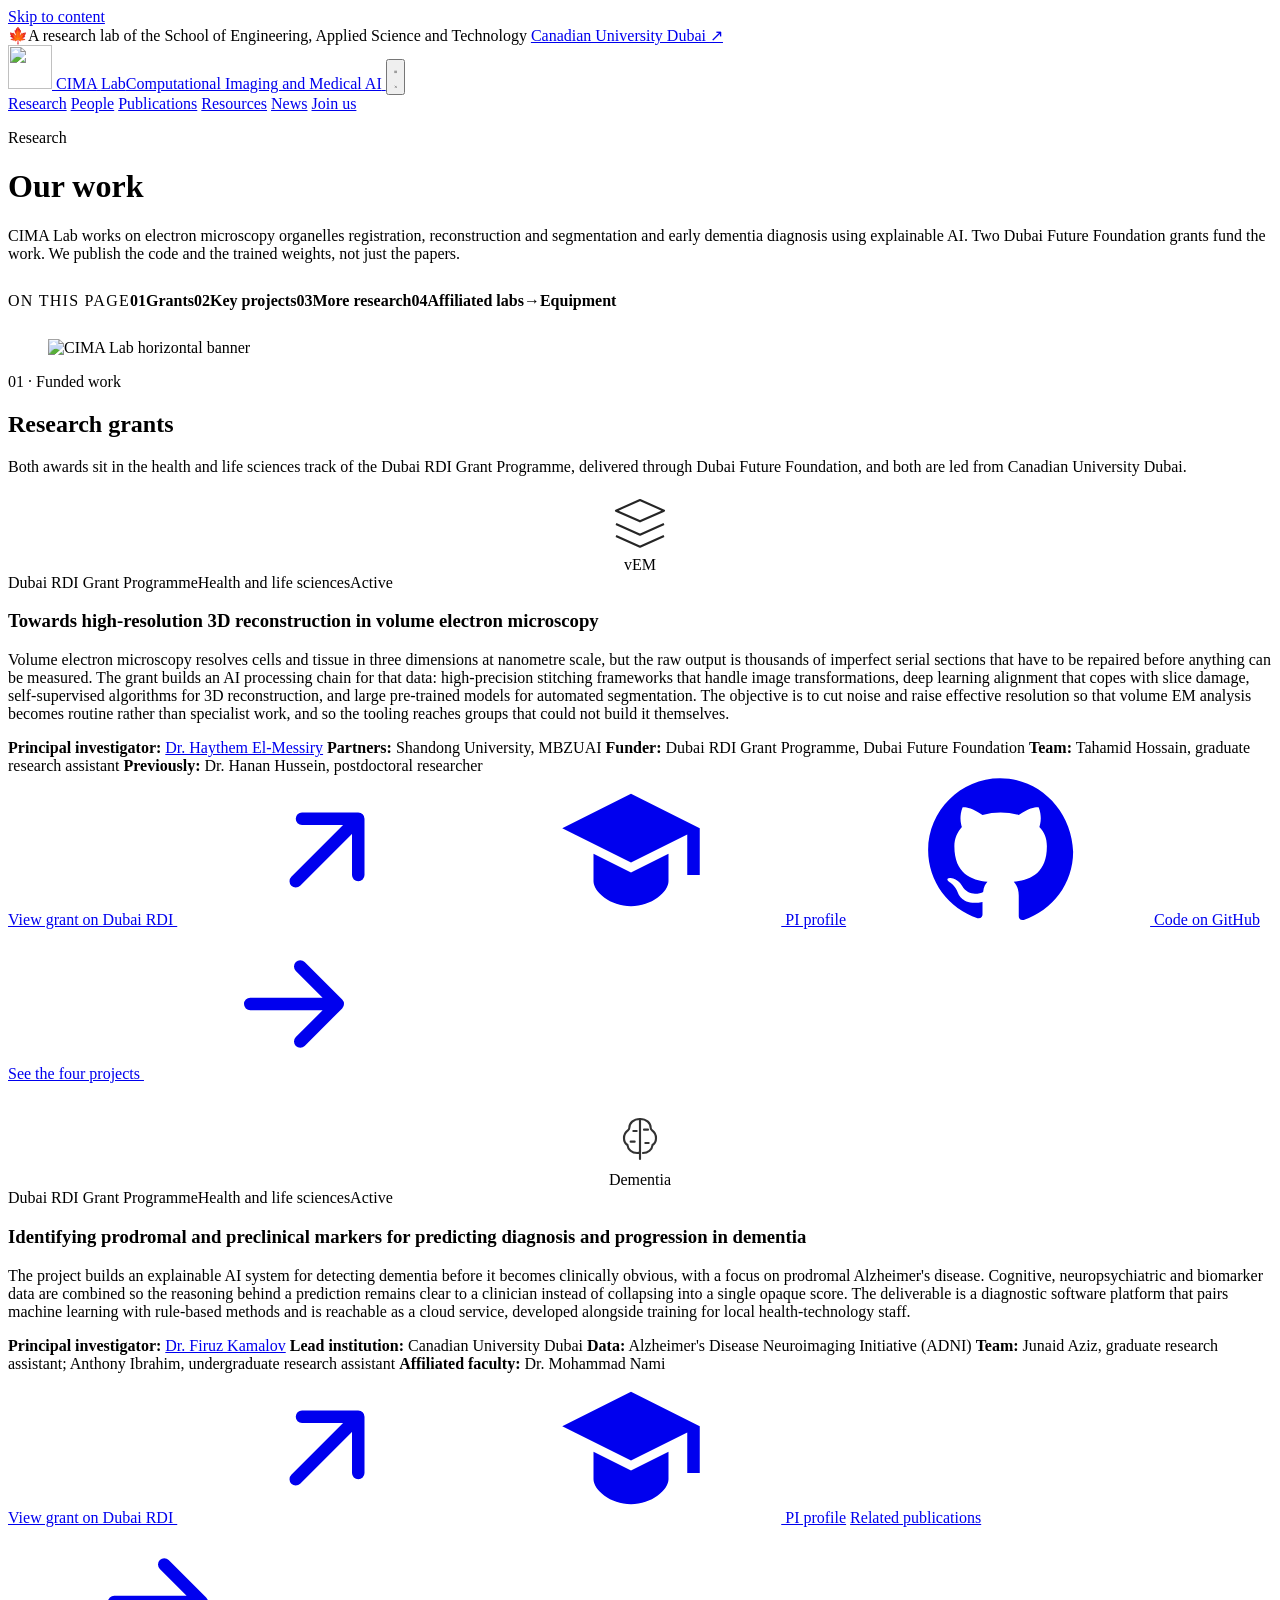
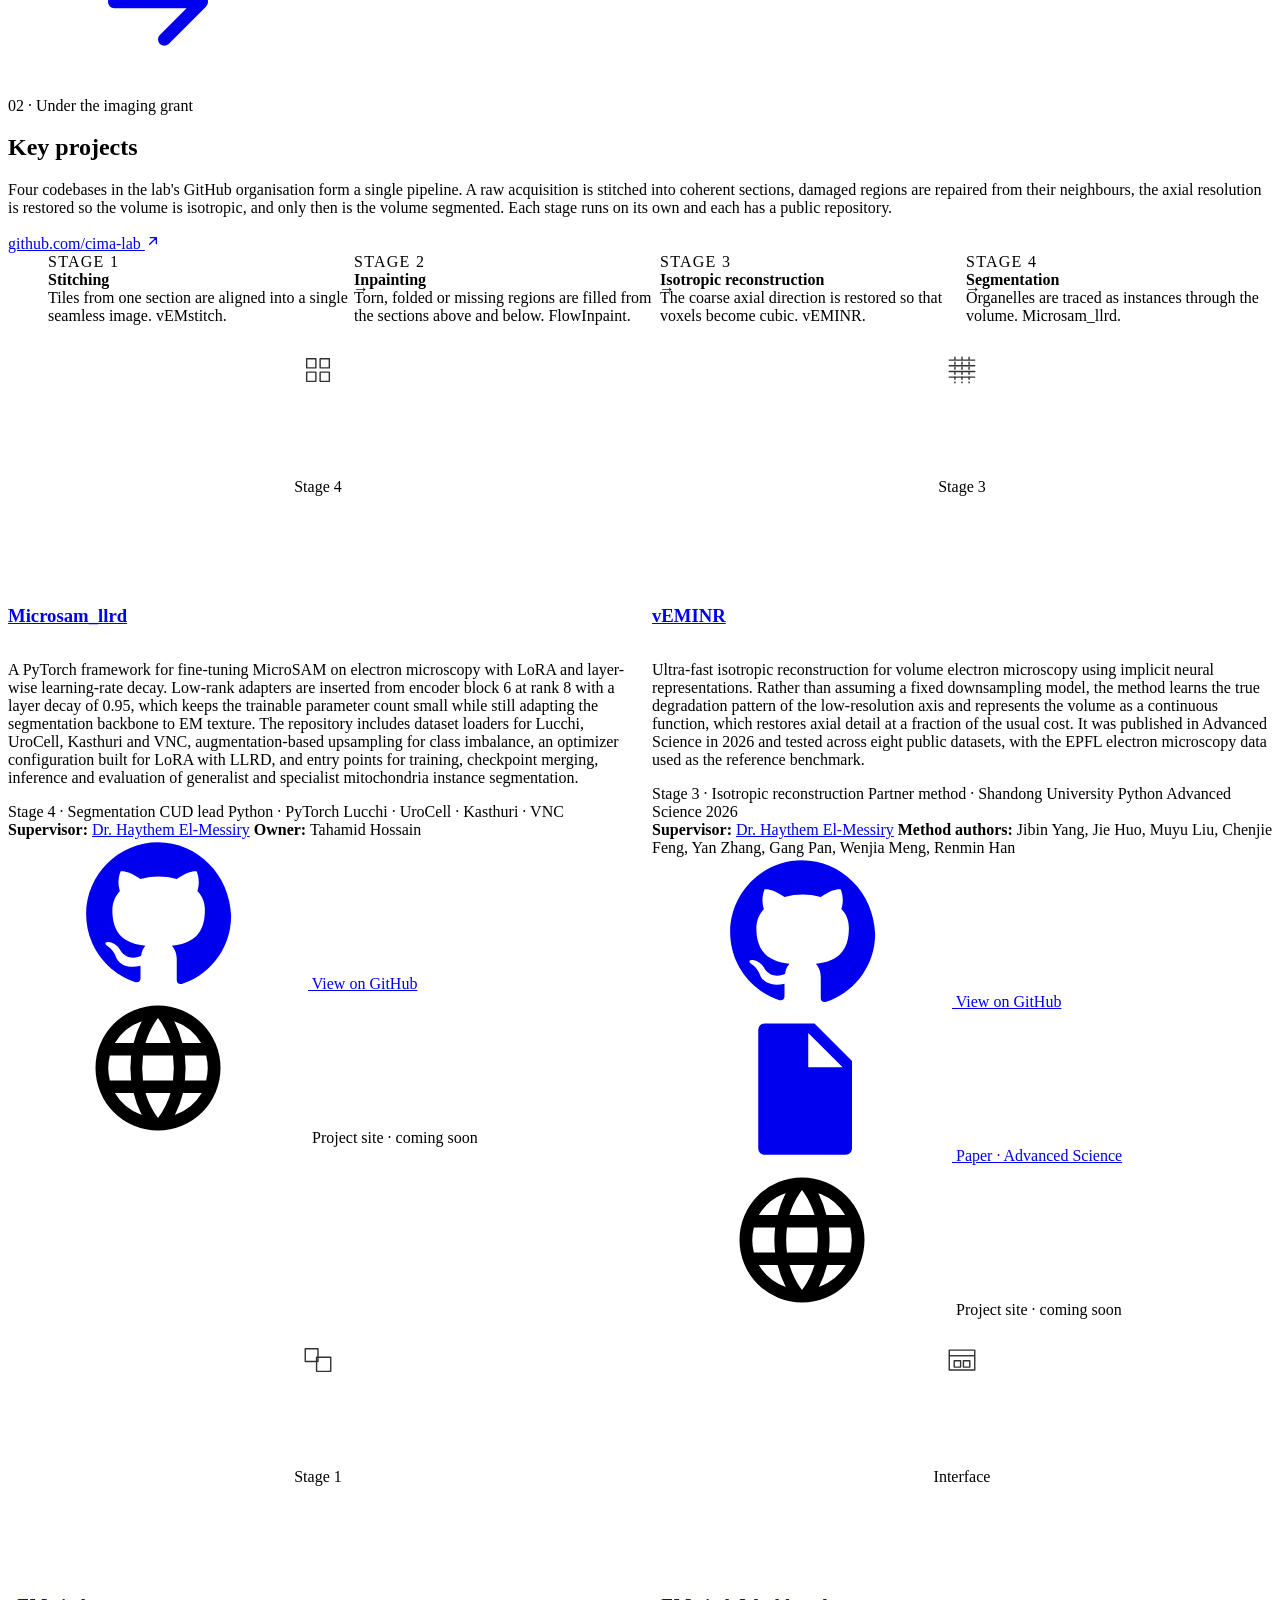
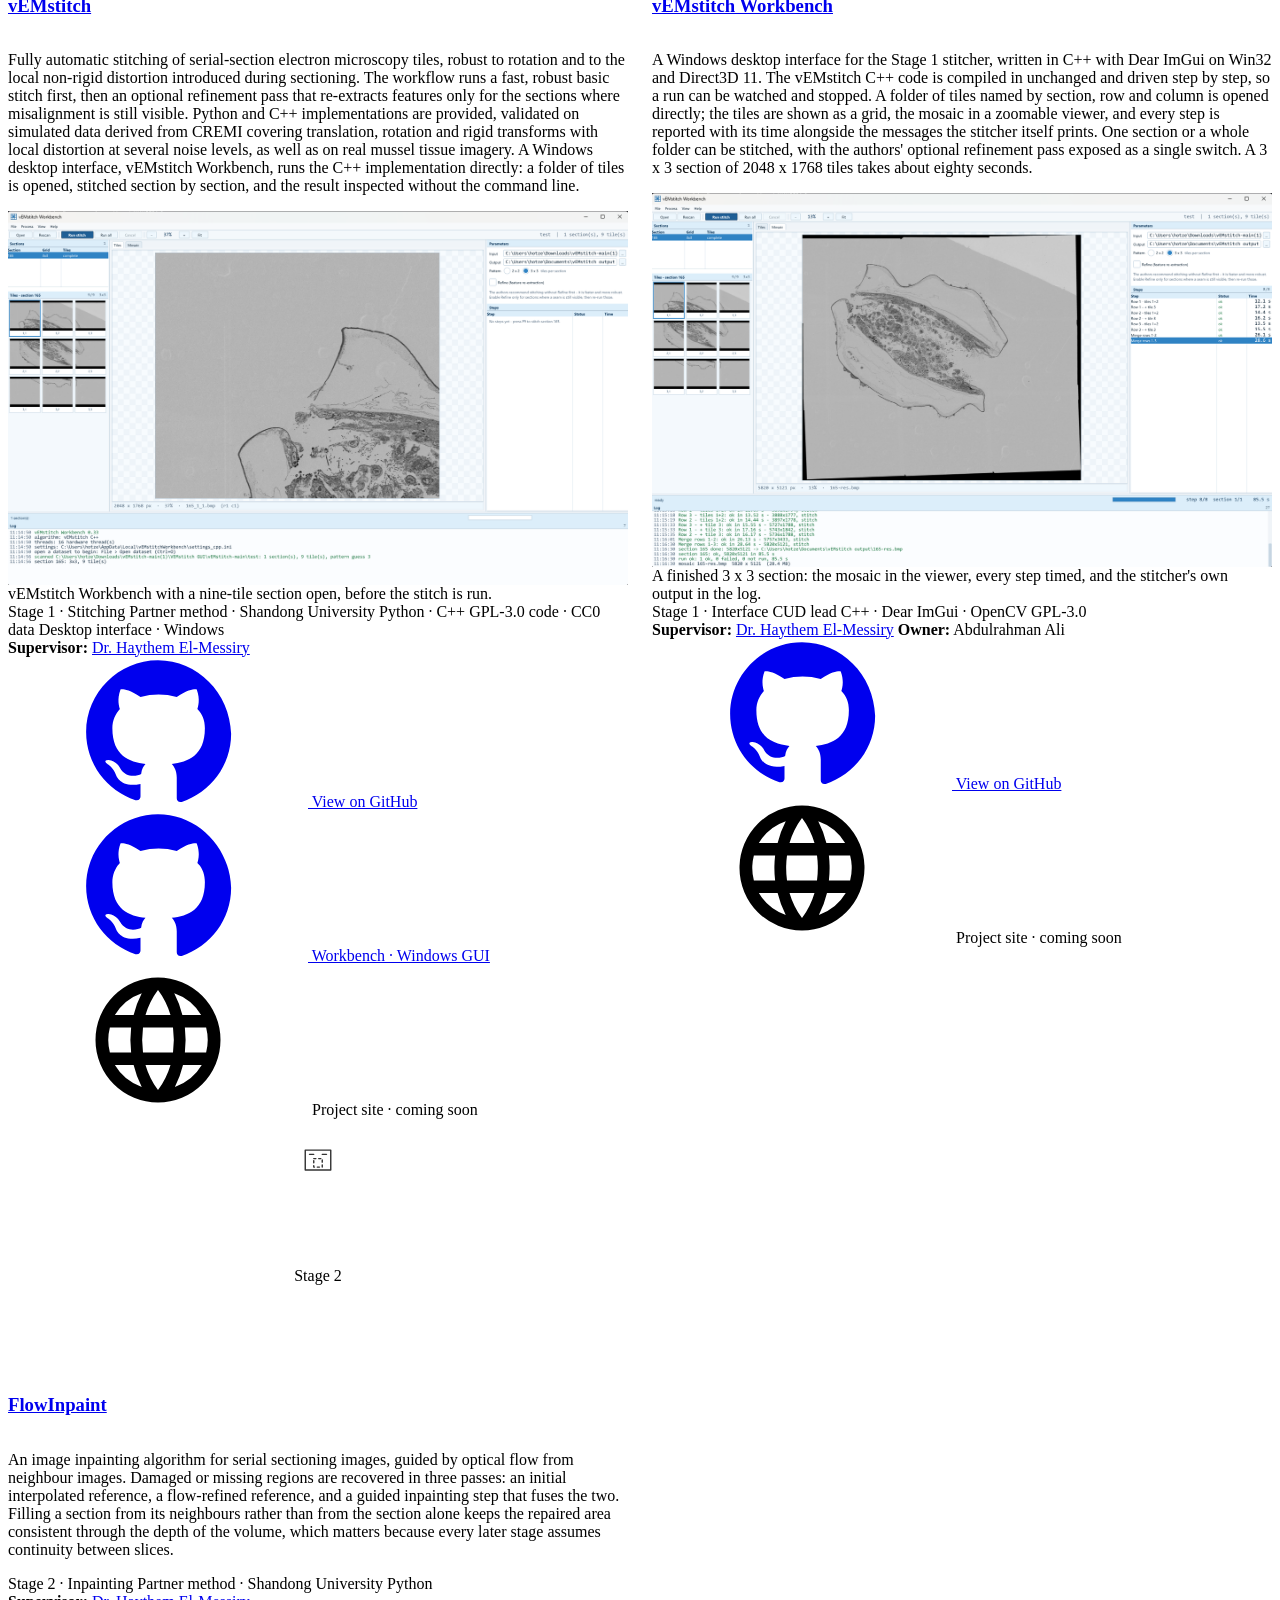
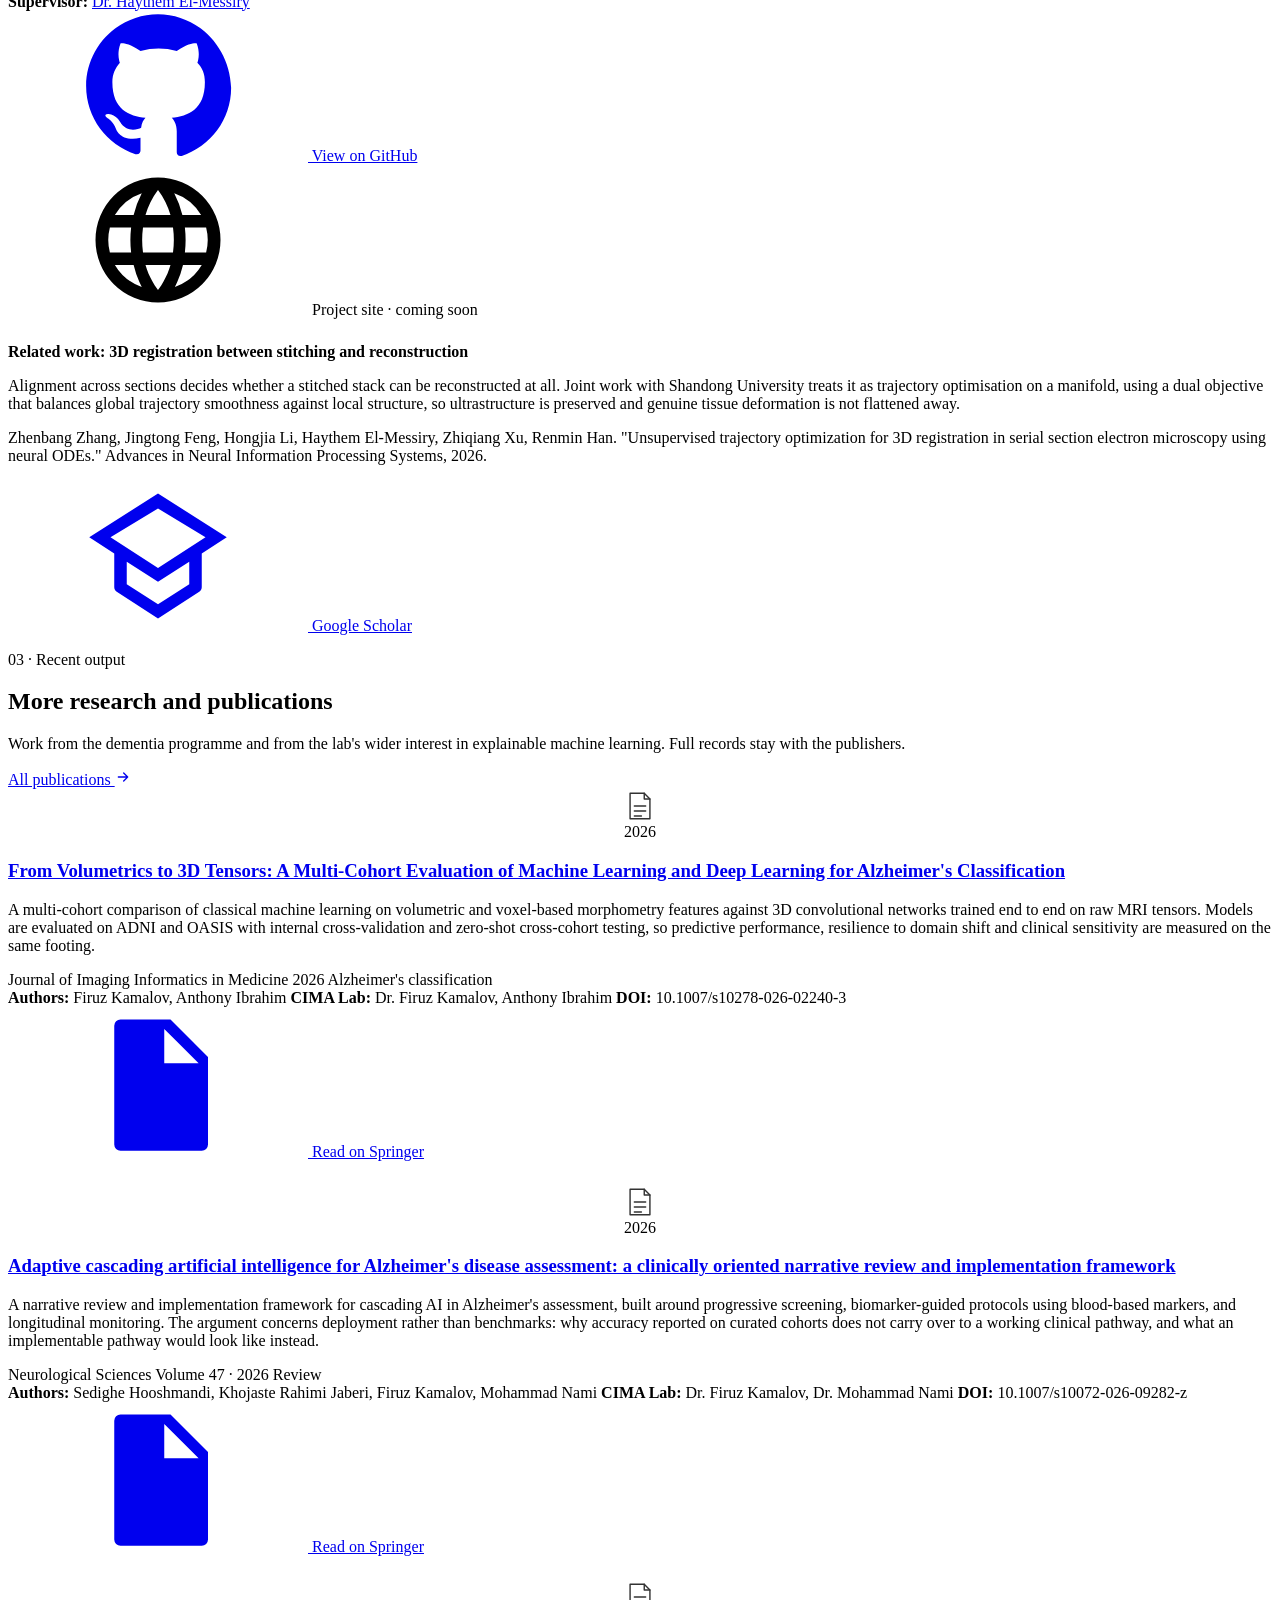
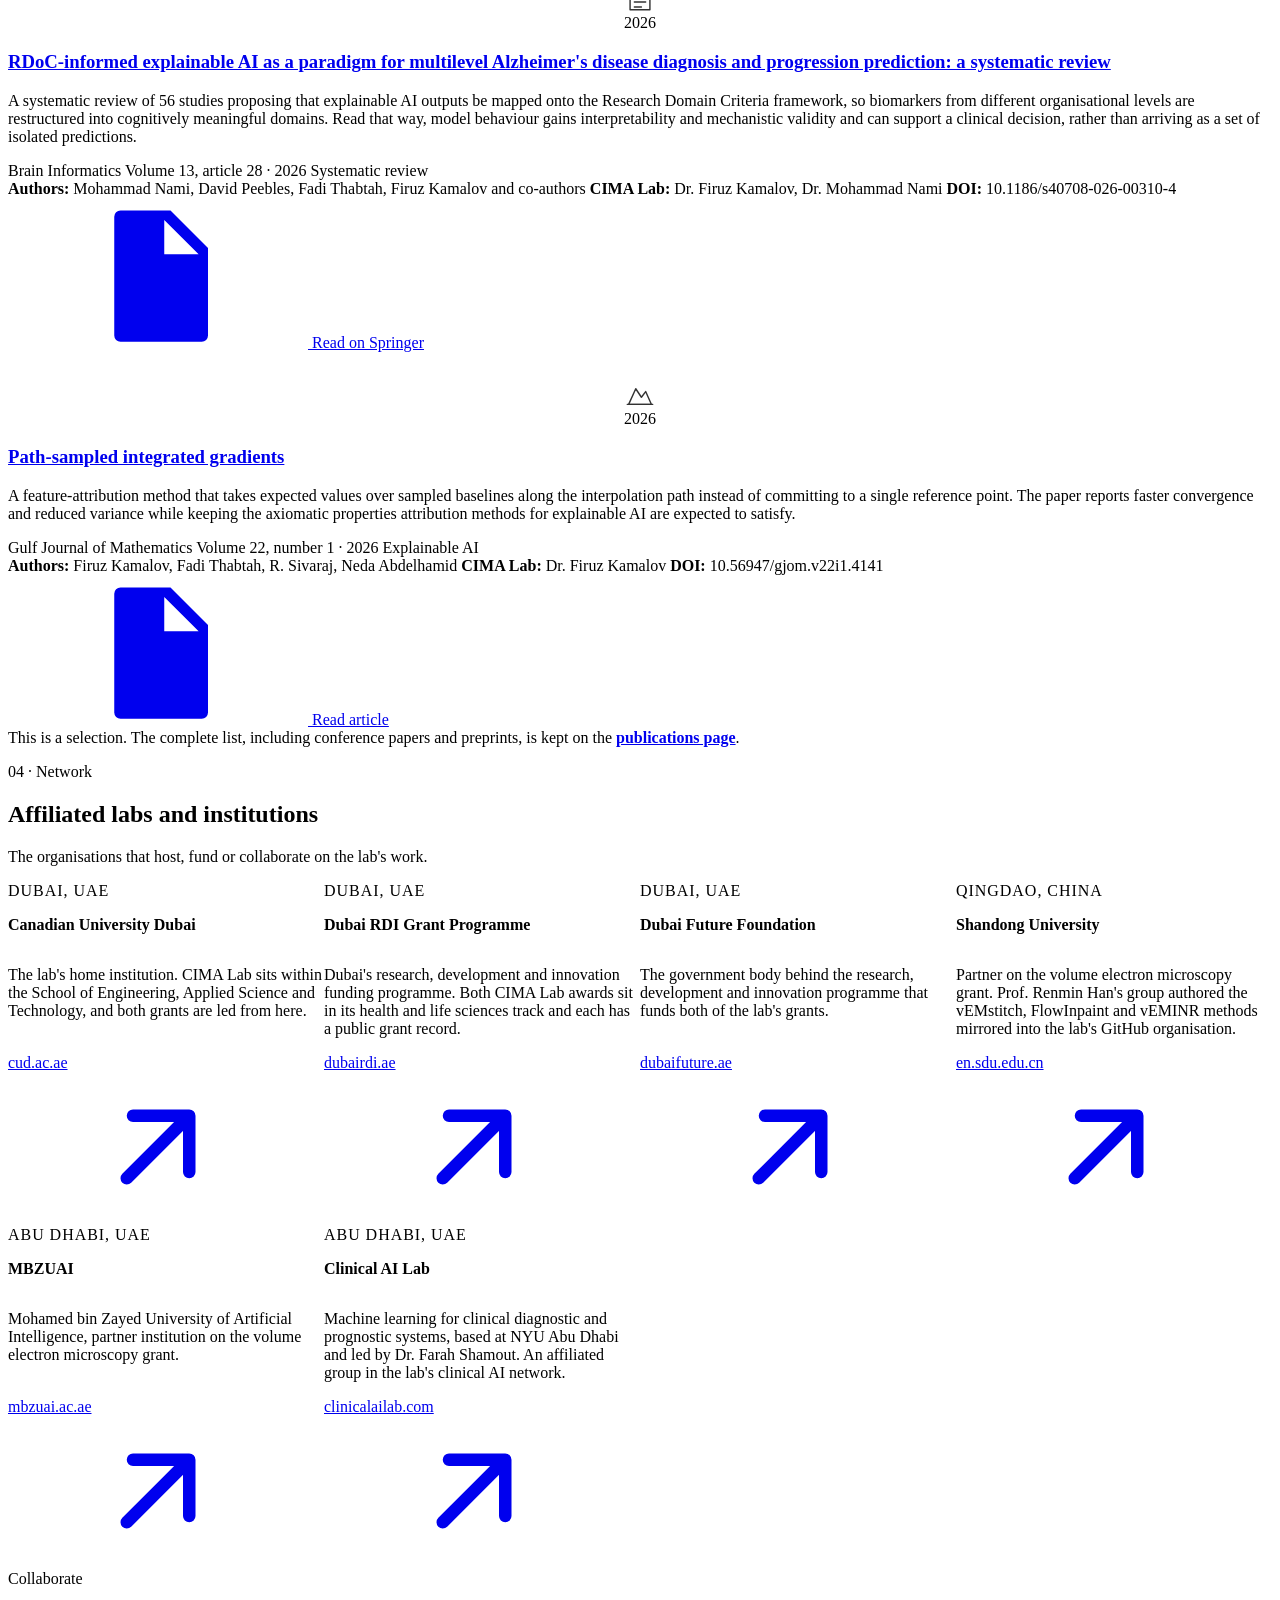
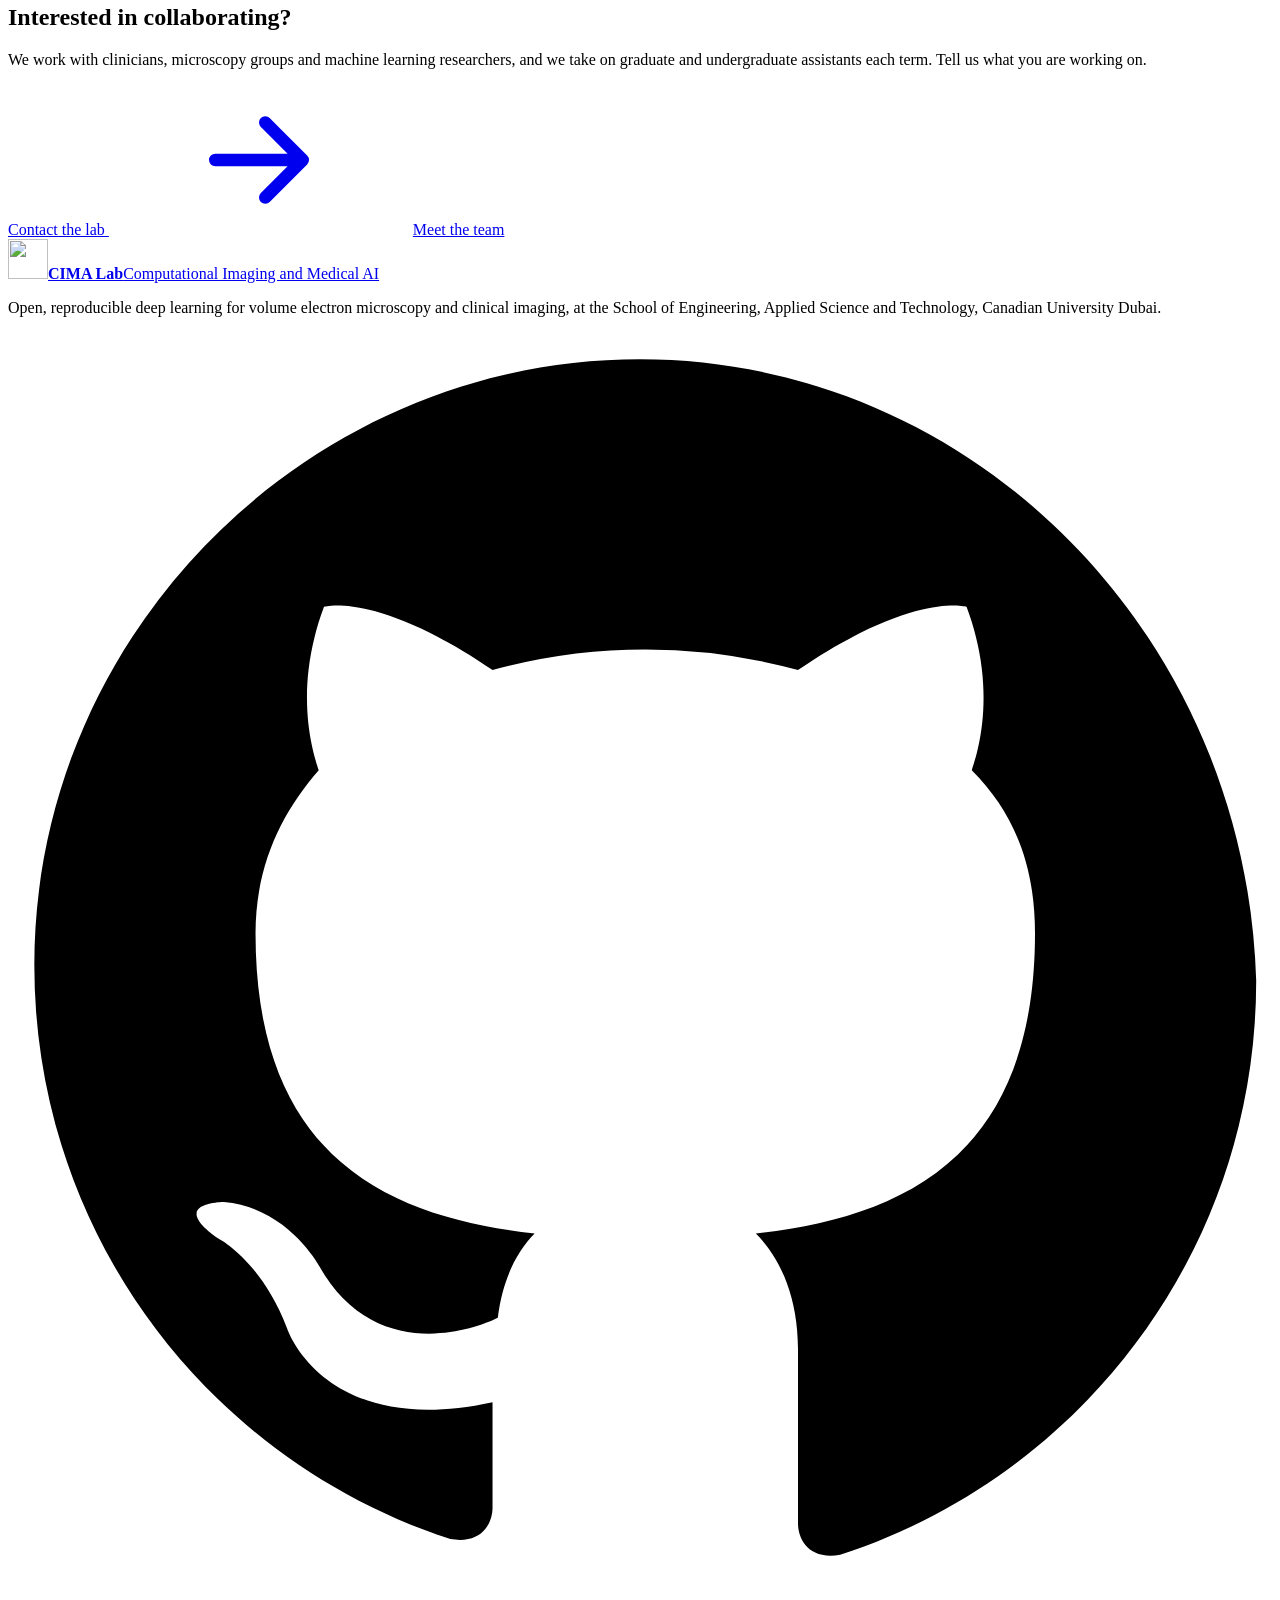
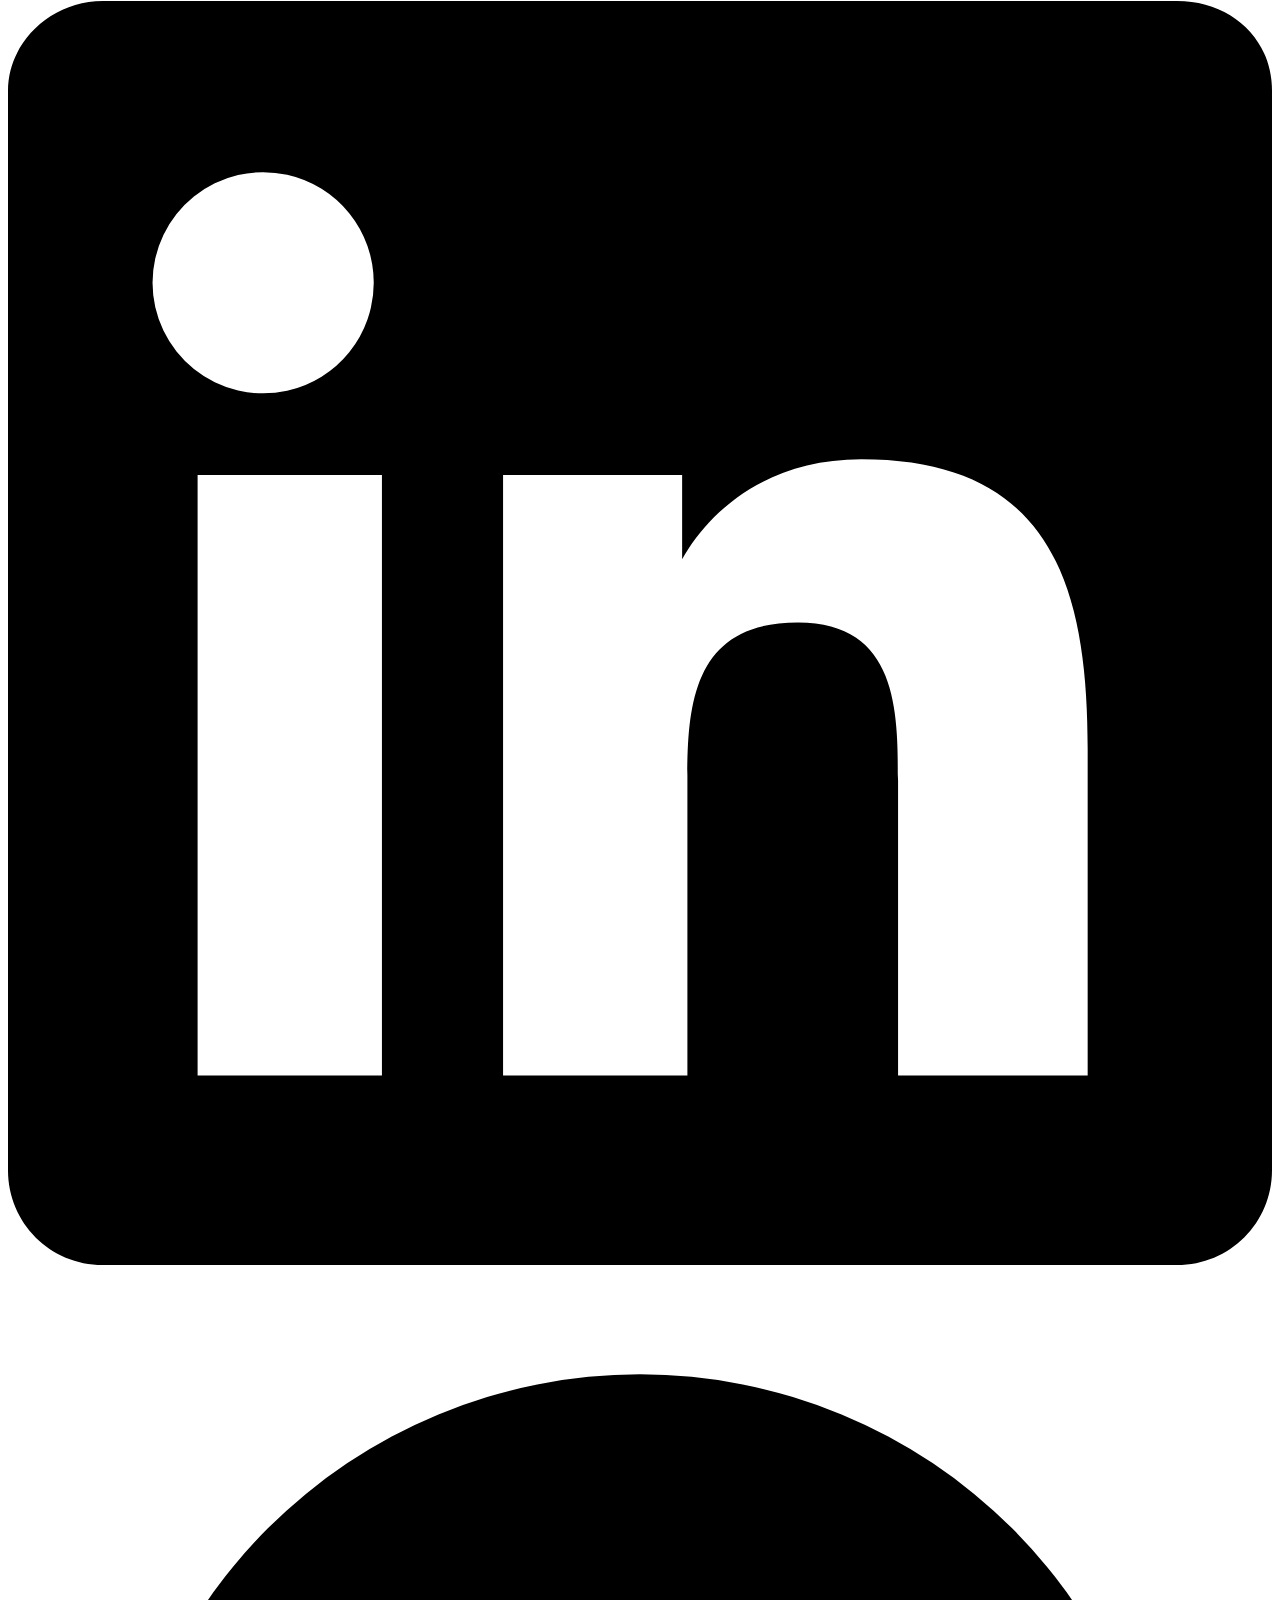
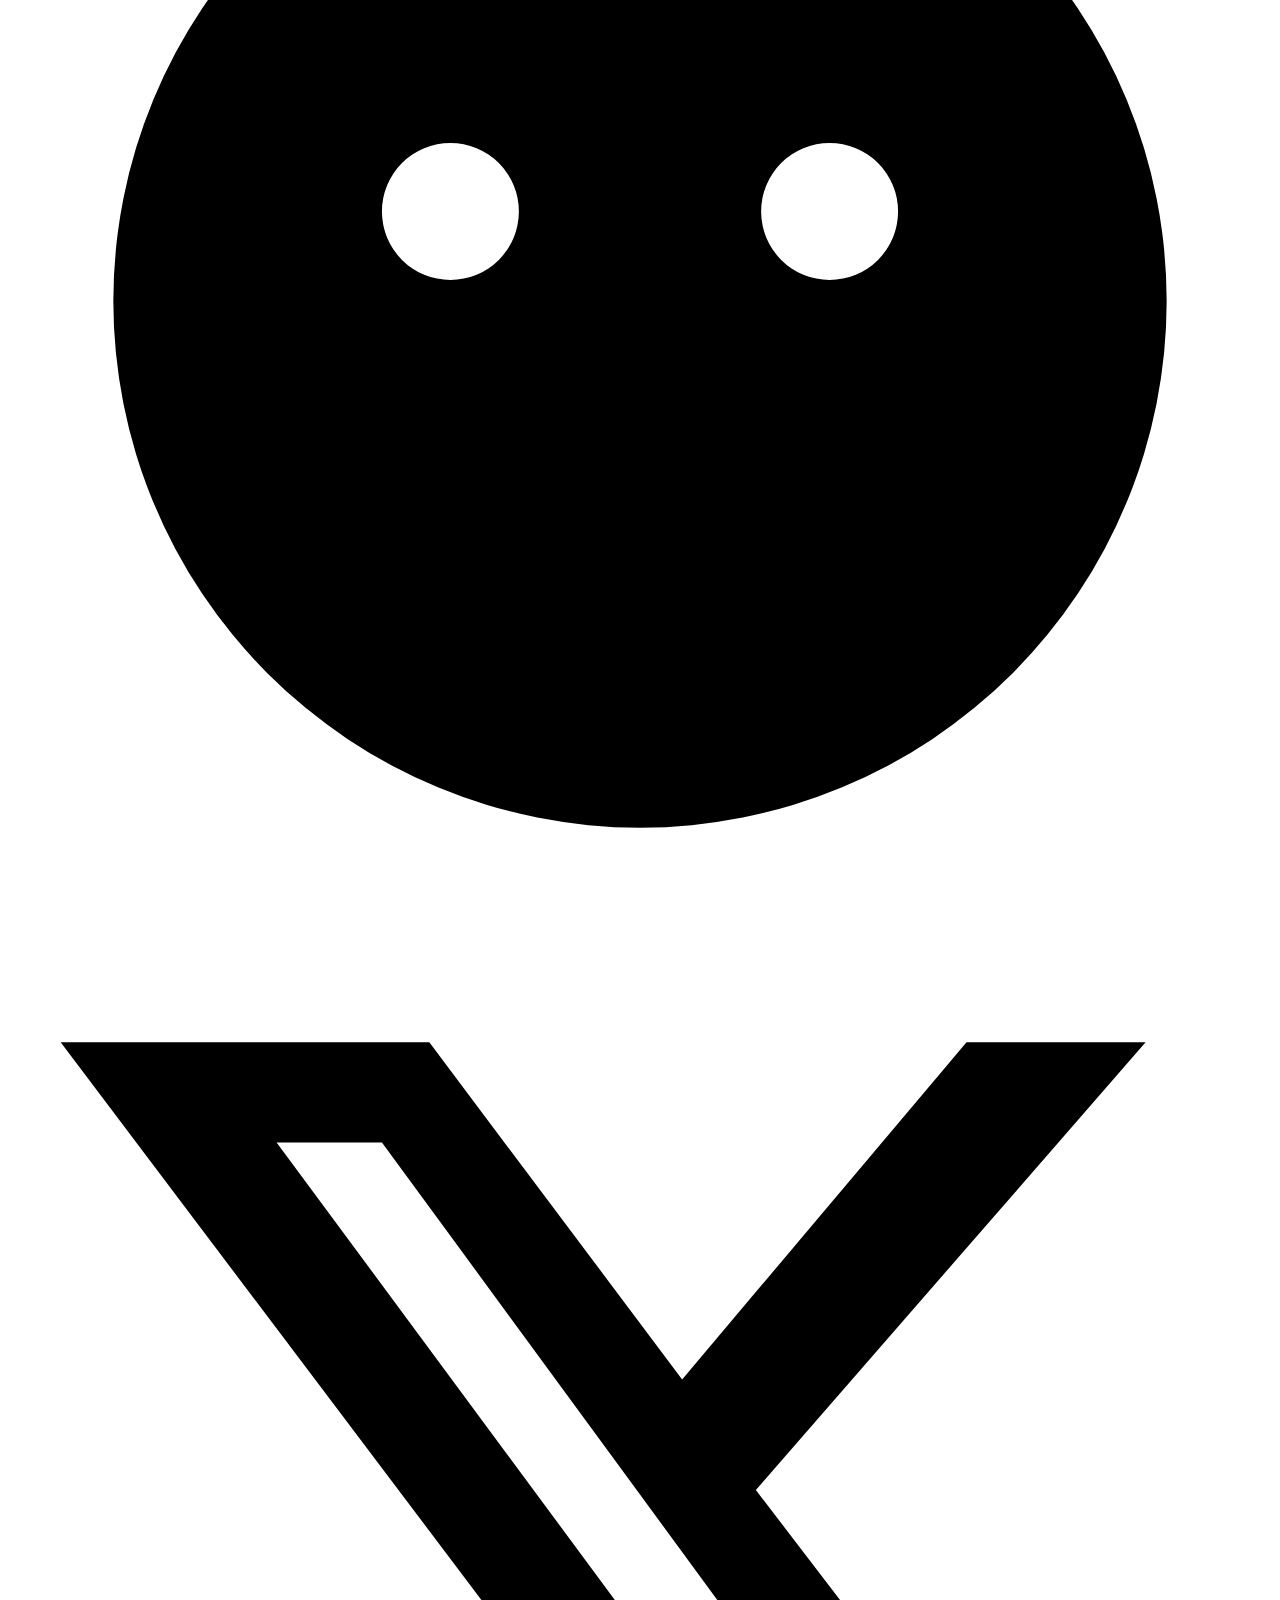
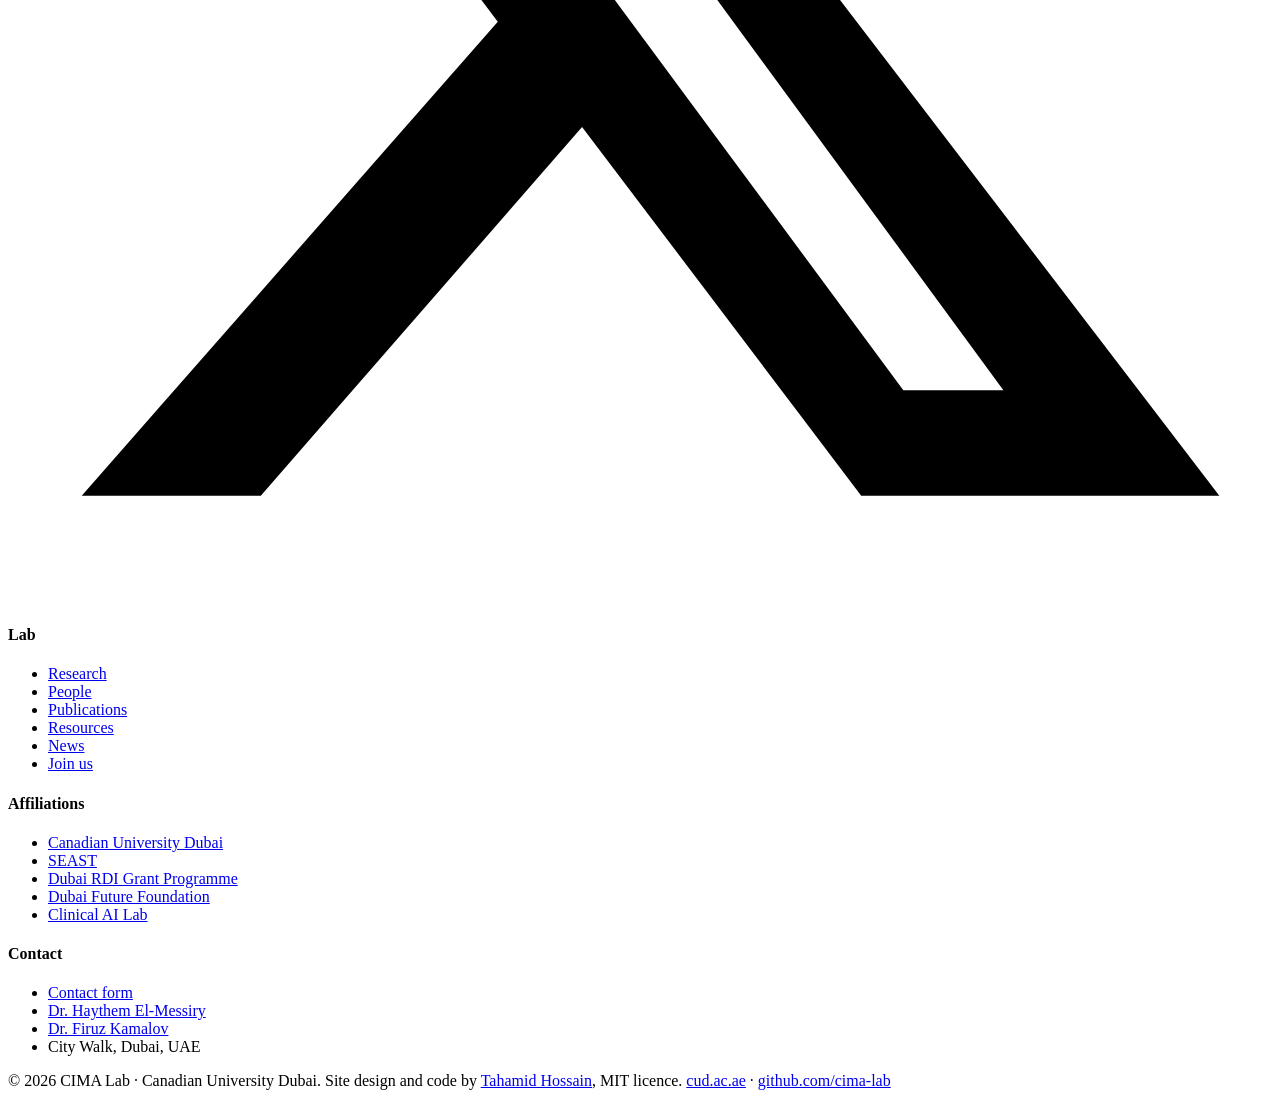
==== commit 45229ba3: "Show the Workbench interface on the research cards Add a screenshot to each of the two vEMstitch car" ====
--- a/research/index.html
+++ b/research/index.html
@@ -266,6 +266,10 @@
           <div>
             <h3><a href="https://github.com/cima-lab/vEMstitch" target="_blank" rel="noopener">vEMstitch</a></h3>
             <p>Fully automatic stitching of serial-section electron microscopy tiles, robust to rotation and to the local non-rigid distortion introduced during sectioning. The workflow runs a fast, robust basic stitch first, then an optional refinement pass that re-extracts features only for the sections where misalignment is still visible. Python and C++ implementations are provided, validated on simulated data derived from CREMI covering translation, rotation and rigid transforms with local distortion at several noise levels, as well as on real mussel tissue imagery. A Windows desktop interface, vEMstitch Workbench, runs the C++ implementation directly: a folder of tiles is opened, stitched section by section, and the result inspected without the command line.</p>
+            <figure class="shot">
+              <a href="../assets/research/vemstitch-workbench-tiles.png" target="_blank" rel="noopener"><img src="../assets/research/vemstitch-workbench-tiles.png" alt="The Workbench with a nine-tile section open: the section list and tile grid on the left, one tile in the viewer, the run parameters on the right." width="1400" height="843" loading="lazy" decoding="async"></a>
+              <figcaption>vEMstitch Workbench with a nine-tile section open, before the stitch is run.</figcaption>
+            </figure>
             <div class="tags">
               <span>Stage 1 · Stitching</span>
               <span>Partner method · Shandong University</span>
@@ -295,6 +299,10 @@
           <div>
             <h3><a href="https://github.com/hotzero796-tech/VEMstitch-GUI" target="_blank" rel="noopener">vEMstitch Workbench</a></h3>
             <p>A Windows desktop interface for the Stage 1 stitcher, written in C++ with Dear ImGui on Win32 and Direct3D 11. The vEMstitch C++ code is compiled in unchanged and driven step by step, so a run can be watched and stopped. A folder of tiles named by section, row and column is opened directly; the tiles are shown as a grid, the mosaic in a zoomable viewer, and every step is reported with its time alongside the messages the stitcher itself prints. One section or a whole folder can be stitched, with the authors' optional refinement pass exposed as a single switch. A 3 x 3 section of 2048 x 1768 tiles takes about eighty seconds.</p>
+            <figure class="shot">
+              <a href="../assets/research/vemstitch-workbench.png" target="_blank" rel="noopener"><img src="../assets/research/vemstitch-workbench.png" alt="The Workbench after a finished run: the stitched mosaic in the viewer, all eight steps listed as complete with their times, and the stitcher's own messages in the log." width="1400" height="843" loading="lazy" decoding="async"></a>
+              <figcaption>A finished 3 x 3 section: the mosaic in the viewer, every step timed, and the stitcher's own output in the log.</figcaption>
+            </figure>
             <div class="tags">
               <span>Stage 1 · Interface</span>
               <span>CUD lead</span>
--- a/css/pages/research.css
+++ b/css/pages/research.css
@@ -0,0 +1,121 @@
+/*
+  CIMA Lab website - research.css
+  Page-specific styles for research/index.html and future research/<slug>.html
+  project pages. Uses only tokens from variables.css
+  and extends the components in theme.css / site.css. No new colors.
+  Load order: variables.css -> theme.css -> site.css -> pages/research.css
+*/
+
+/* ---------- In-page jump row (page-head) ---------- */
+.jump { display: flex; flex-wrap: wrap; align-items: center; gap: var(--spacing-8); margin-top: var(--spacing-24); }
+.jump .jump-label {
+  font-family: var(--mono); font-size: var(--text-micro); letter-spacing: .08em;
+  text-transform: uppercase; color: var(--ink-3); margin-right: var(--spacing-4);
+}
+.jump a {
+  display: inline-flex; align-items: center; gap: var(--spacing-6);
+  min-height: 44px; padding: var(--spacing-8) var(--spacing-16);
+  border: 1px solid var(--rule); border-radius: var(--radius-full);
+  background: var(--paper); color: var(--navy-deep);
+  font-size: var(--text-small); font-weight: 600; text-decoration: none;
+  transition: border-color .18s var(--ease), background .18s var(--ease);
+}
+.jump a:hover { border-color: var(--navy); background: var(--navy-soft); }
+.jump a .n { font-family: var(--mono); font-size: var(--text-micro); color: var(--ink-3); }
+.jump a:hover .n { color: var(--navy); }
+
+/* ---------- Vertical stack of horizontal cards ---------- */
+/* Cards fill the full .wrap width; no measure cap, so card copy lines up with
+   the page-head text above it. */
+.stack { display: grid; gap: clamp(16px, 2.4vw, 24px); }
+.stack .hcard p { max-width: none; }
+
+/* Key projects: two cards per row, media on top */
+.projects2 { grid-template-columns: repeat(2, minmax(0, 1fr)); align-items: stretch; }
+.projects2 .hcard.compact { grid-template-columns: 1fr; gap: var(--spacing-16); }
+.projects2 .hcard.compact .media { display: grid; aspect-ratio: 16 / 6; width: 100%; }
+.projects2 .hcard.compact > div:last-child { display: flex; flex-direction: column; }
+.projects2 .hcard.compact .actions { margin-top: auto; padding-top: var(--spacing-16); }
+@media (max-width: 900px) { .projects2 { grid-template-columns: 1fr; } }
+
+/* ---------- Pill row inside a card ---------- */
+.pillrow { display: flex; flex-wrap: wrap; gap: var(--spacing-6); }
+
+/* ---------- Card media glyphs ---------- */
+.hcard .media .mstack { display: grid; justify-items: center; gap: var(--spacing-10); padding: var(--spacing-12); text-align: center; }
+.hcard .media .mglyph { width: 64px; height: 64px; color: var(--navy); opacity: .8; }
+.hcard .media.navy .mglyph { color: var(--paper); opacity: .85; }
+.hcard .media.navy .glyph { color: var(--navy-soft); }
+.hcard .media.red .mglyph { color: var(--cud-red-dark); }
+.hcard .media.red .glyph { color: var(--cud-red-dark); }
+.hcard.compact .media .glyph { font-size: var(--text-small); }
+.hcard.compact .media .mstack { gap: var(--spacing-6); }
+.hcard.compact .media .mglyph { width: 34px; height: 34px; }
+@media (max-width: 760px) {
+  .hcard .media .mglyph { width: 44px; height: 44px; }
+}
+
+/* ---------- Screenshot in a card ---------- */
+/* A figure under the card copy, showing a whole application window. */
+.hcard figure.shot { margin: 0 0 var(--spacing-16); }
+.hcard figure.shot a { display: block; }
+.hcard figure.shot img {
+  width: 100%; height: auto; display: block;
+  border: 1px solid var(--rule); border-radius: var(--radius-md); background: var(--paper);
+}
+.hcard figure.shot figcaption { margin-top: var(--spacing-6); font-size: var(--text-small); color: var(--ink-3); }
+
+/* ---------- Pipeline strip (4 stages of the vEM grant) ---------- */
+.pipe4 { display: grid; grid-template-columns: repeat(4, 1fr); gap: var(--spacing-12); list-style: none; margin: 0 0 clamp(20px, 3vw, 28px); }
+.pipe4 li {
+  background: var(--paper); border: 1px solid var(--rule); border-top: 3px solid var(--navy);
+  border-radius: var(--r); padding: var(--spacing-14) var(--spacing-16); position: relative;
+}
+.pipe4 .st { display: block; font-family: var(--mono); font-size: var(--text-micro); letter-spacing: .08em; text-transform: uppercase; color: var(--cud-red); }
+.pipe4 b { display: block; font-family: var(--serif); font-size: var(--text-heading-sm); font-weight: 600; color: var(--navy-deep); line-height: var(--leading-heading-sm); margin: var(--spacing-6) 0 var(--spacing-4); }
+.pipe4 span.d { display: block; font-size: var(--text-small); color: var(--ink-2); line-height: var(--leading-body); }
+.pipe4 li + li::before {
+  content: "→"; position: absolute; left: calc(var(--spacing-12) * -1); top: 50%;
+  transform: translate(-1px, -50%); width: var(--spacing-12); text-align: center;
+  font-family: var(--mono); font-size: var(--text-caption); color: var(--ink-3);
+}
+@media (max-width: 980px) { .pipe4 { grid-template-columns: 1fr 1fr; } .pipe4 li:nth-child(3)::before { content: none; } }
+@media (max-width: 560px) { .pipe4 { grid-template-columns: 1fr; } .pipe4 li + li::before { content: none; } }
+
+/* ---------- Note line under a section ---------- */
+.pubnote { margin-top: var(--spacing-20); font-size: var(--text-body); color: var(--ink-3); }
+.pubnote a { font-weight: 600; }
+
+/* ---------- Related-work callout ---------- */
+.related { margin-top: clamp(16px, 2.4vw, 24px); }
+.related h3 { font-size: var(--text-heading-sm); margin-bottom: var(--spacing-6); }
+.related p { font-size: var(--text-body); color: var(--ink-2); }
+.related .cite { color: var(--ink-3); font-size: var(--text-small); margin-top: var(--spacing-6); }
+.related .btns { margin-top: var(--spacing-14); }
+
+/* ---------- Affiliated labs and institutions ---------- */
+.afgrid { display: grid; grid-template-columns: repeat(auto-fit, minmax(280px, 1fr)); gap: var(--spacing-16); }
+.afgrid .card { display: flex; flex-direction: column; }
+.afgrid .card h3 { font-size: var(--text-heading-sm); }
+.afgrid .card p { flex: 1 1 auto; }
+.afgrid .card .btns { margin-top: var(--spacing-16); }
+.afgrid .card .loc { font-family: var(--mono); font-size: var(--text-micro); letter-spacing: .06em; text-transform: uppercase; color: var(--ink-3); display: block; margin-bottom: var(--spacing-6); }
+
+/* ---------- Closing call to action ---------- */
+.cta-row { display: flex; flex-wrap: wrap; align-items: center; justify-content: space-between; gap: var(--spacing-20) var(--spacing-32); }
+.cta-row h2 { margin-top: 0; }
+.cta-row p { color: var(--ink-2); margin-top: var(--spacing-10); }
+
+/* ---------- Very wide screens ---------- */
+/* Grant and project cards stay full width; the shorter publication cards move
+   into columns instead of stretching further. The affiliation grid is already
+   auto-fit, so it fills the extra width on its own. */
+@media (min-width: 1600px) {
+  #more .stack { grid-template-columns: 1fr 1fr; }
+}
+@media (min-width: 2000px) {
+  #more .stack { grid-template-columns: repeat(3, 1fr); }
+}
+
+/* ---------- Icon sprite (hidden defs) ---------- */
+.icon-sprite { position: absolute; width: 0; height: 0; overflow: hidden; }
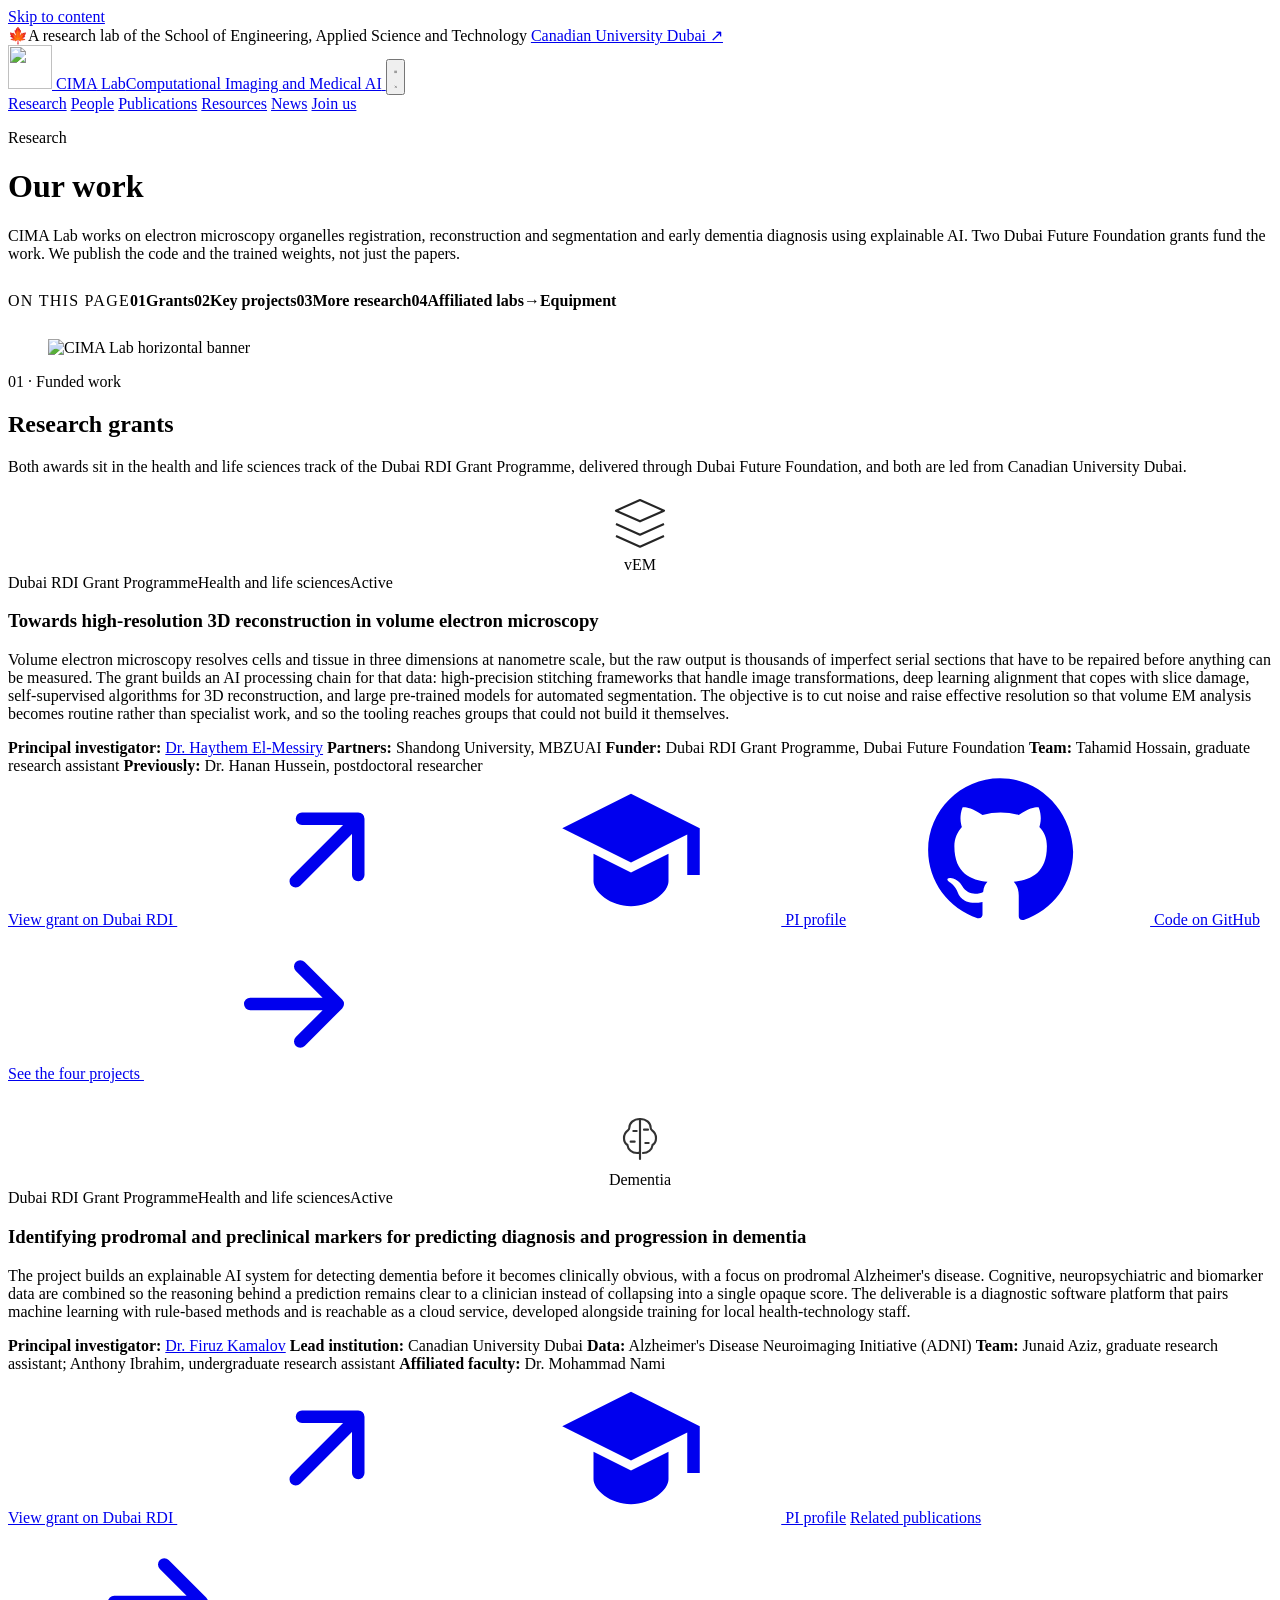
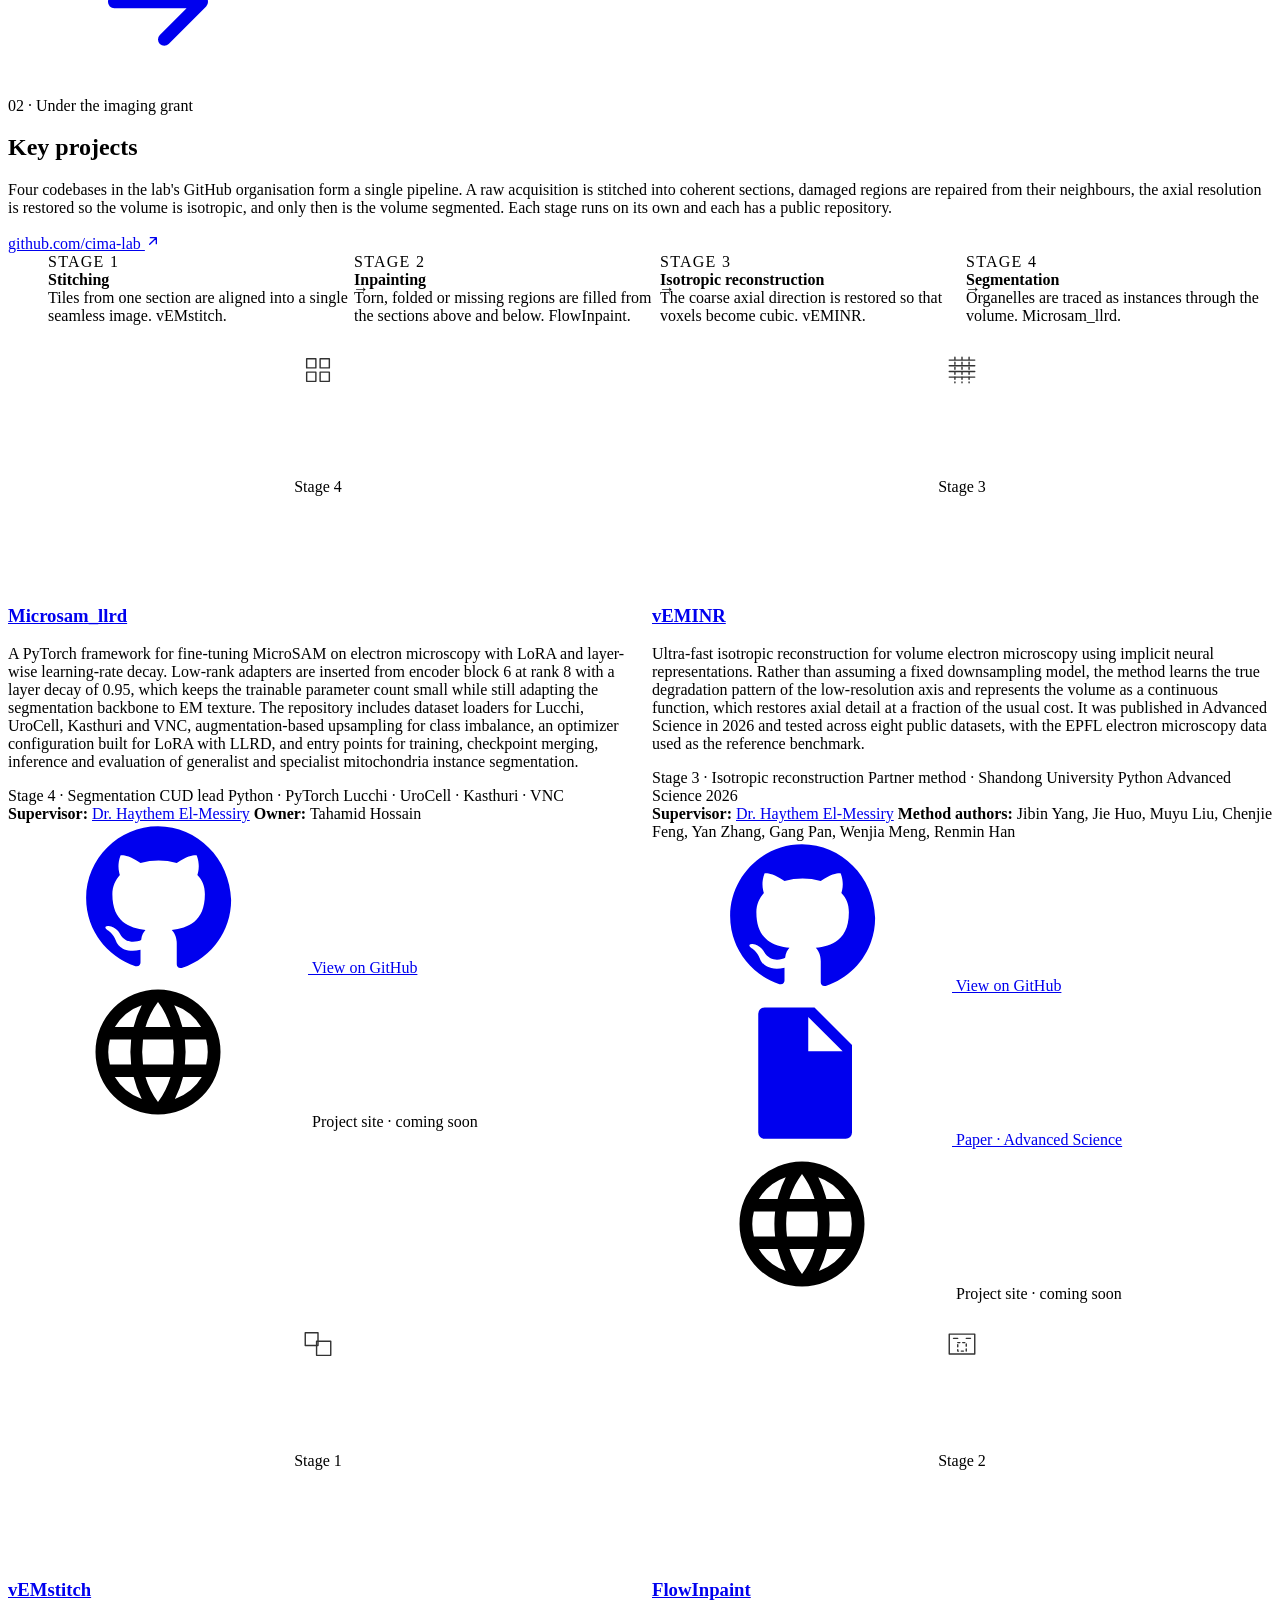
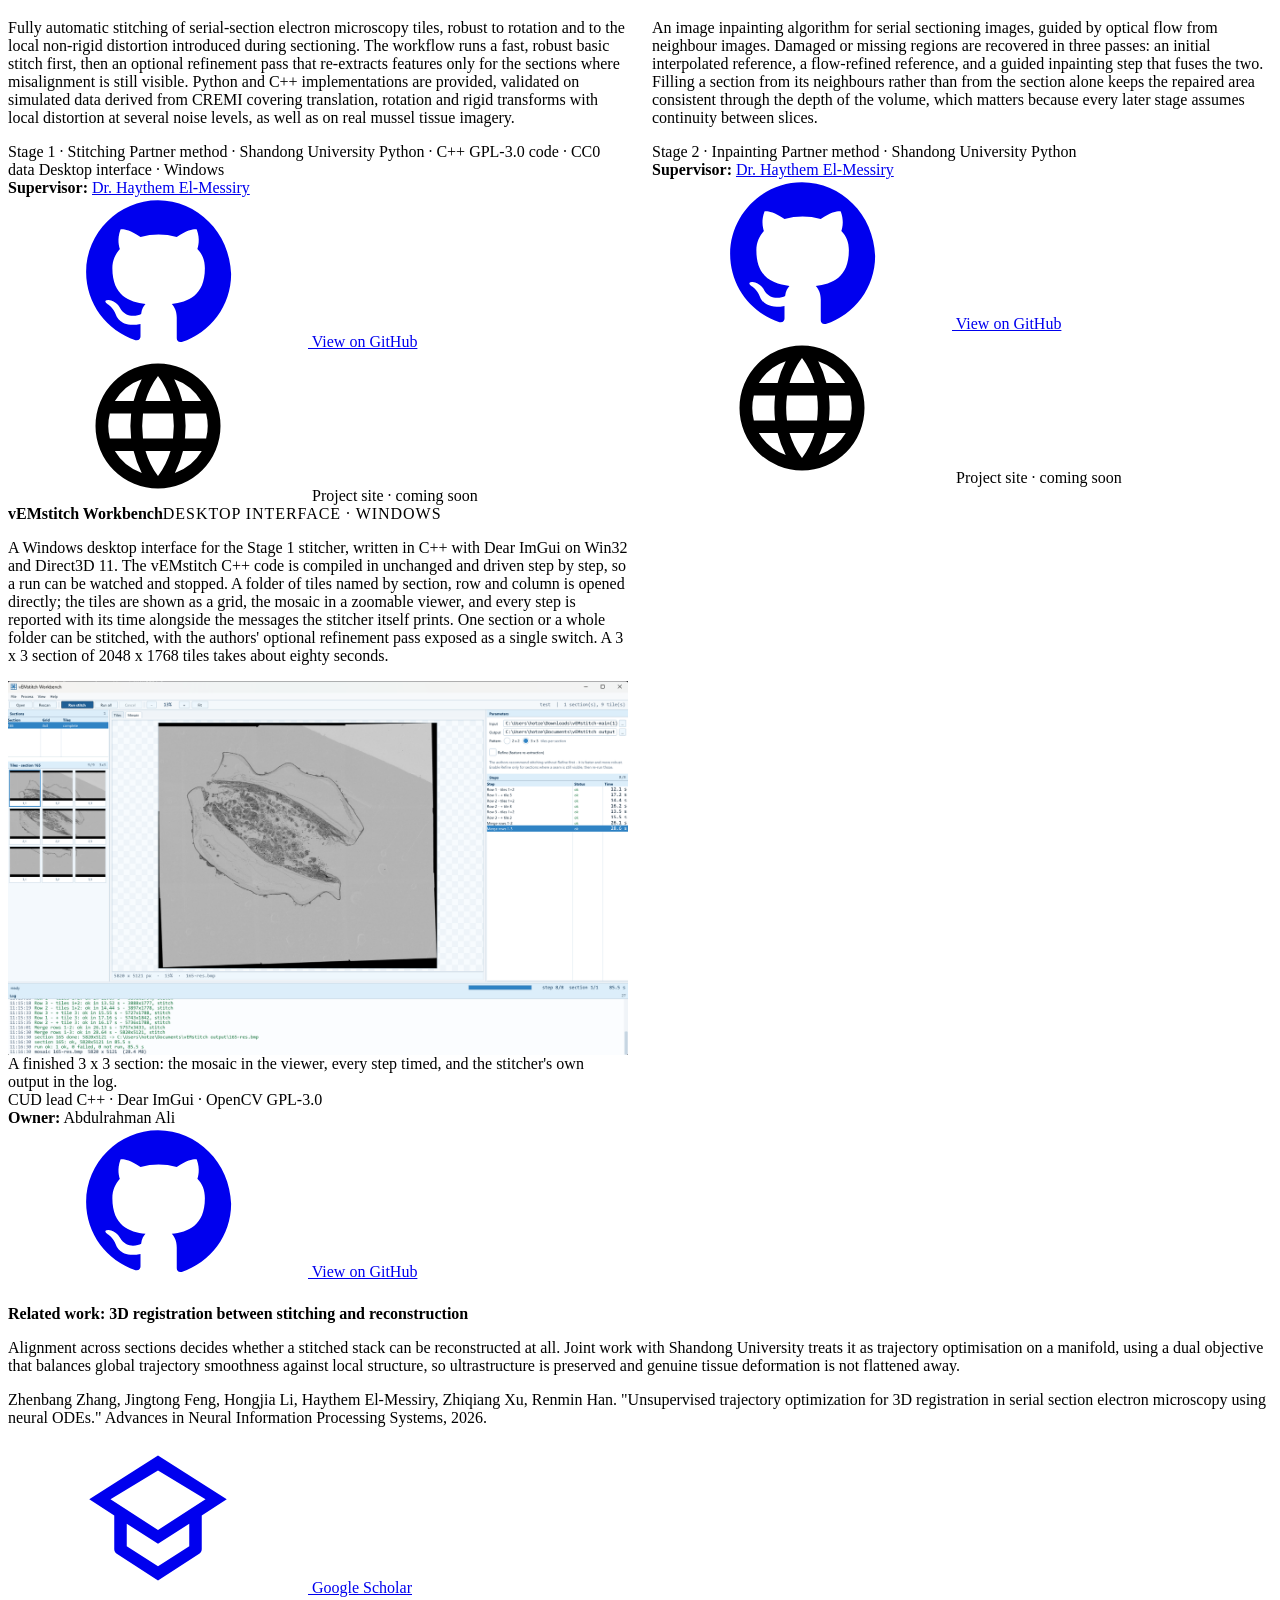
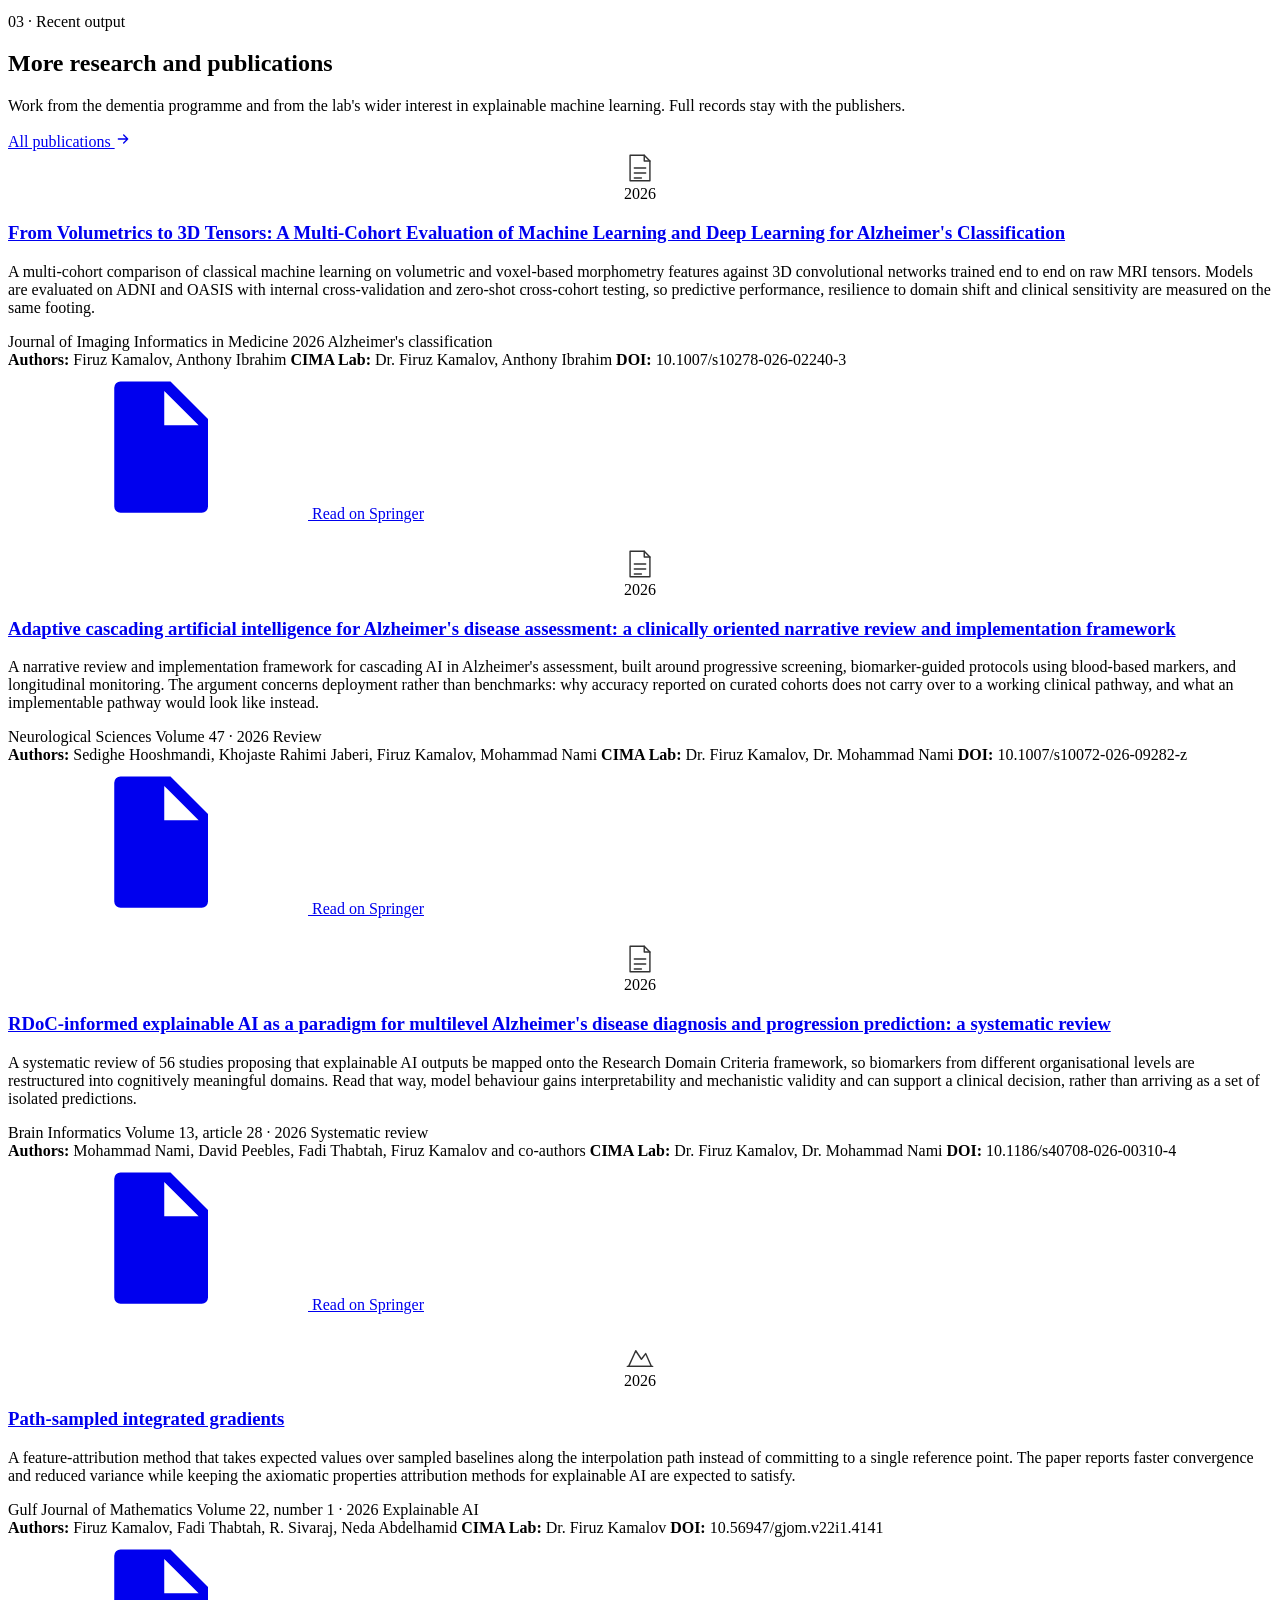
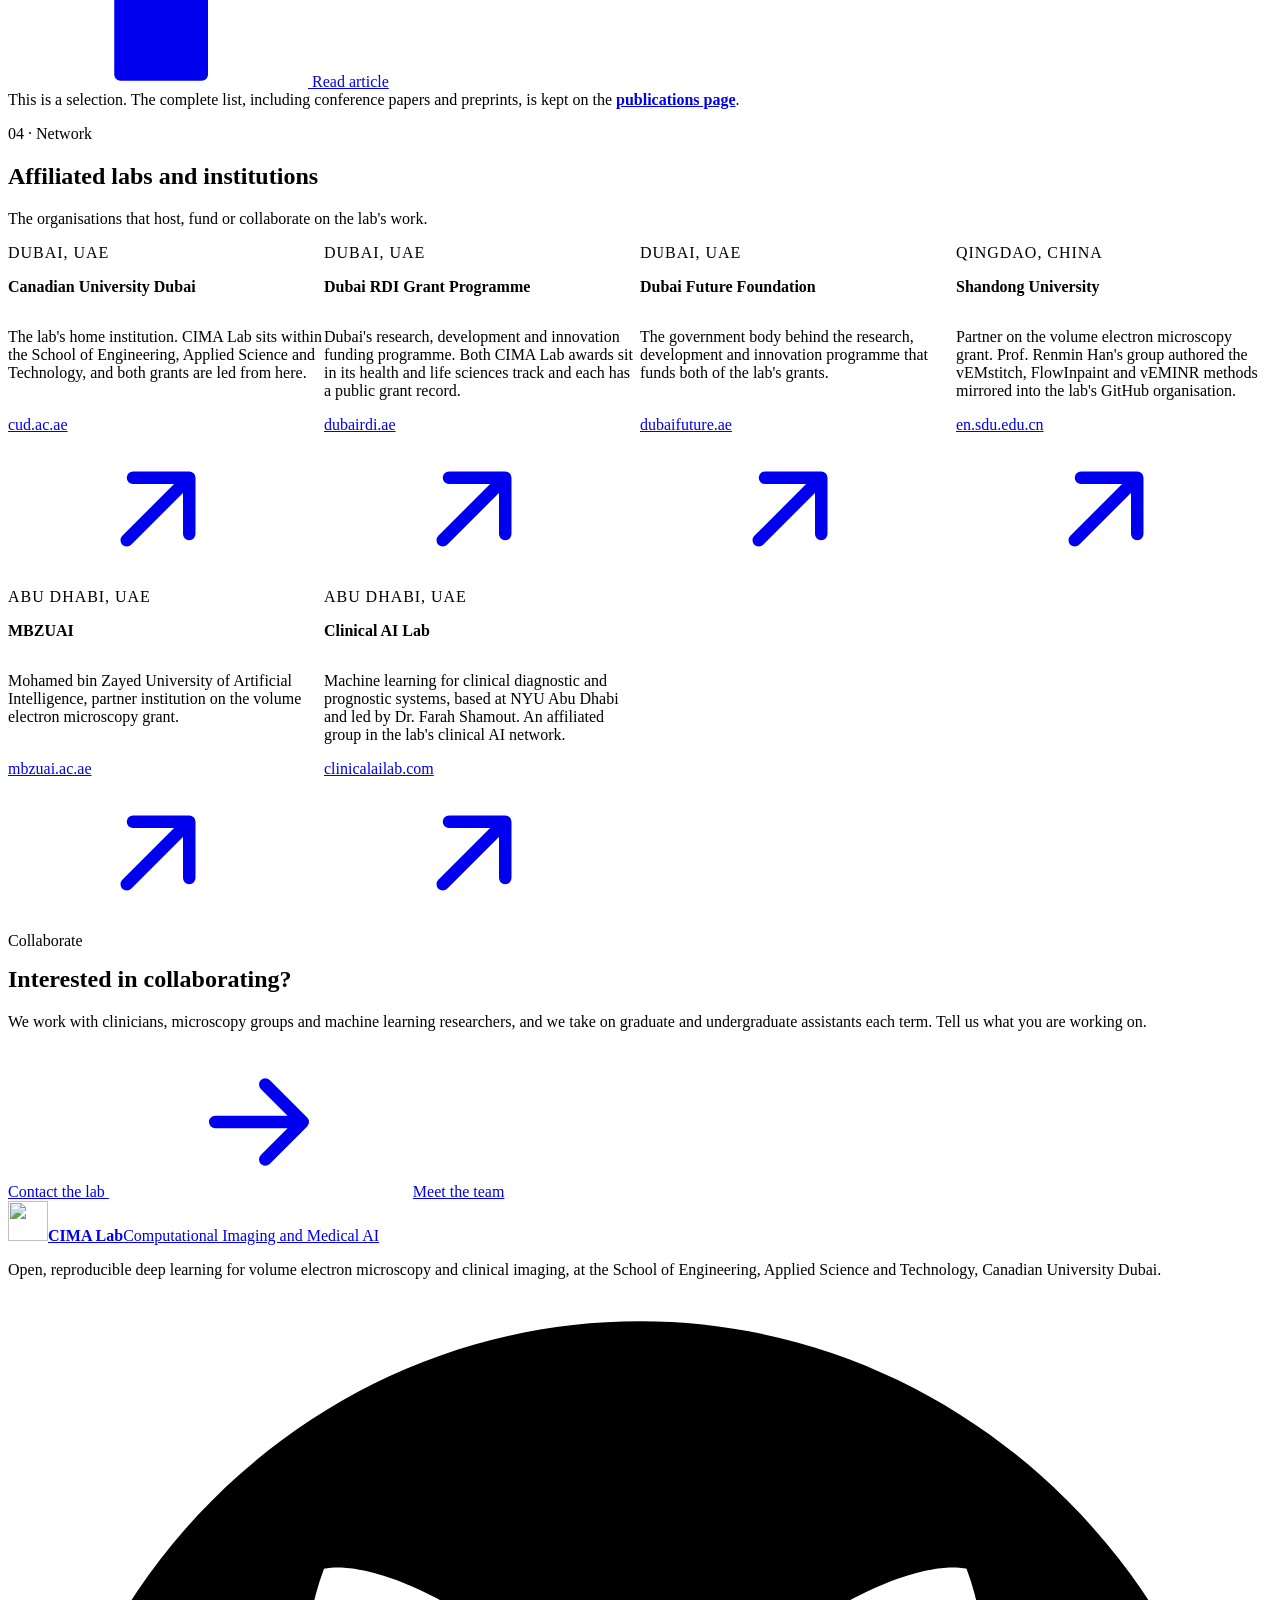
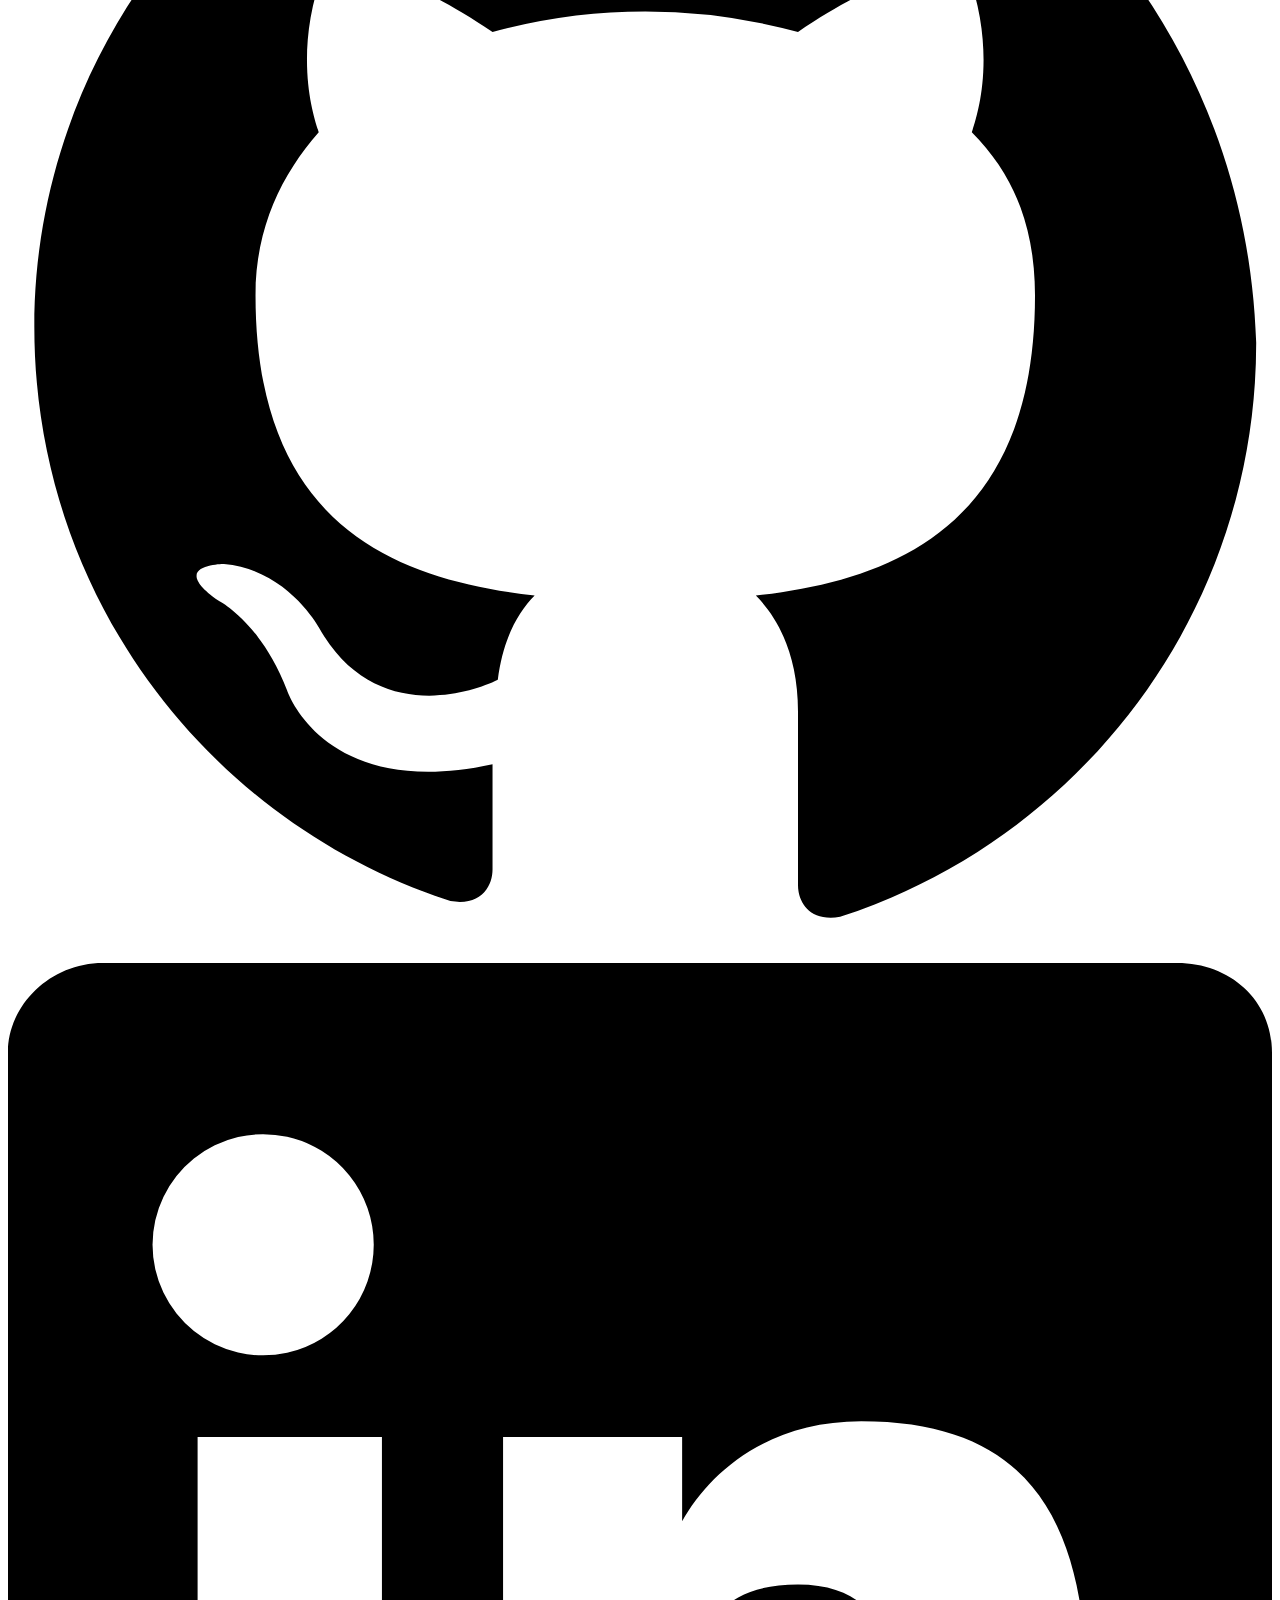
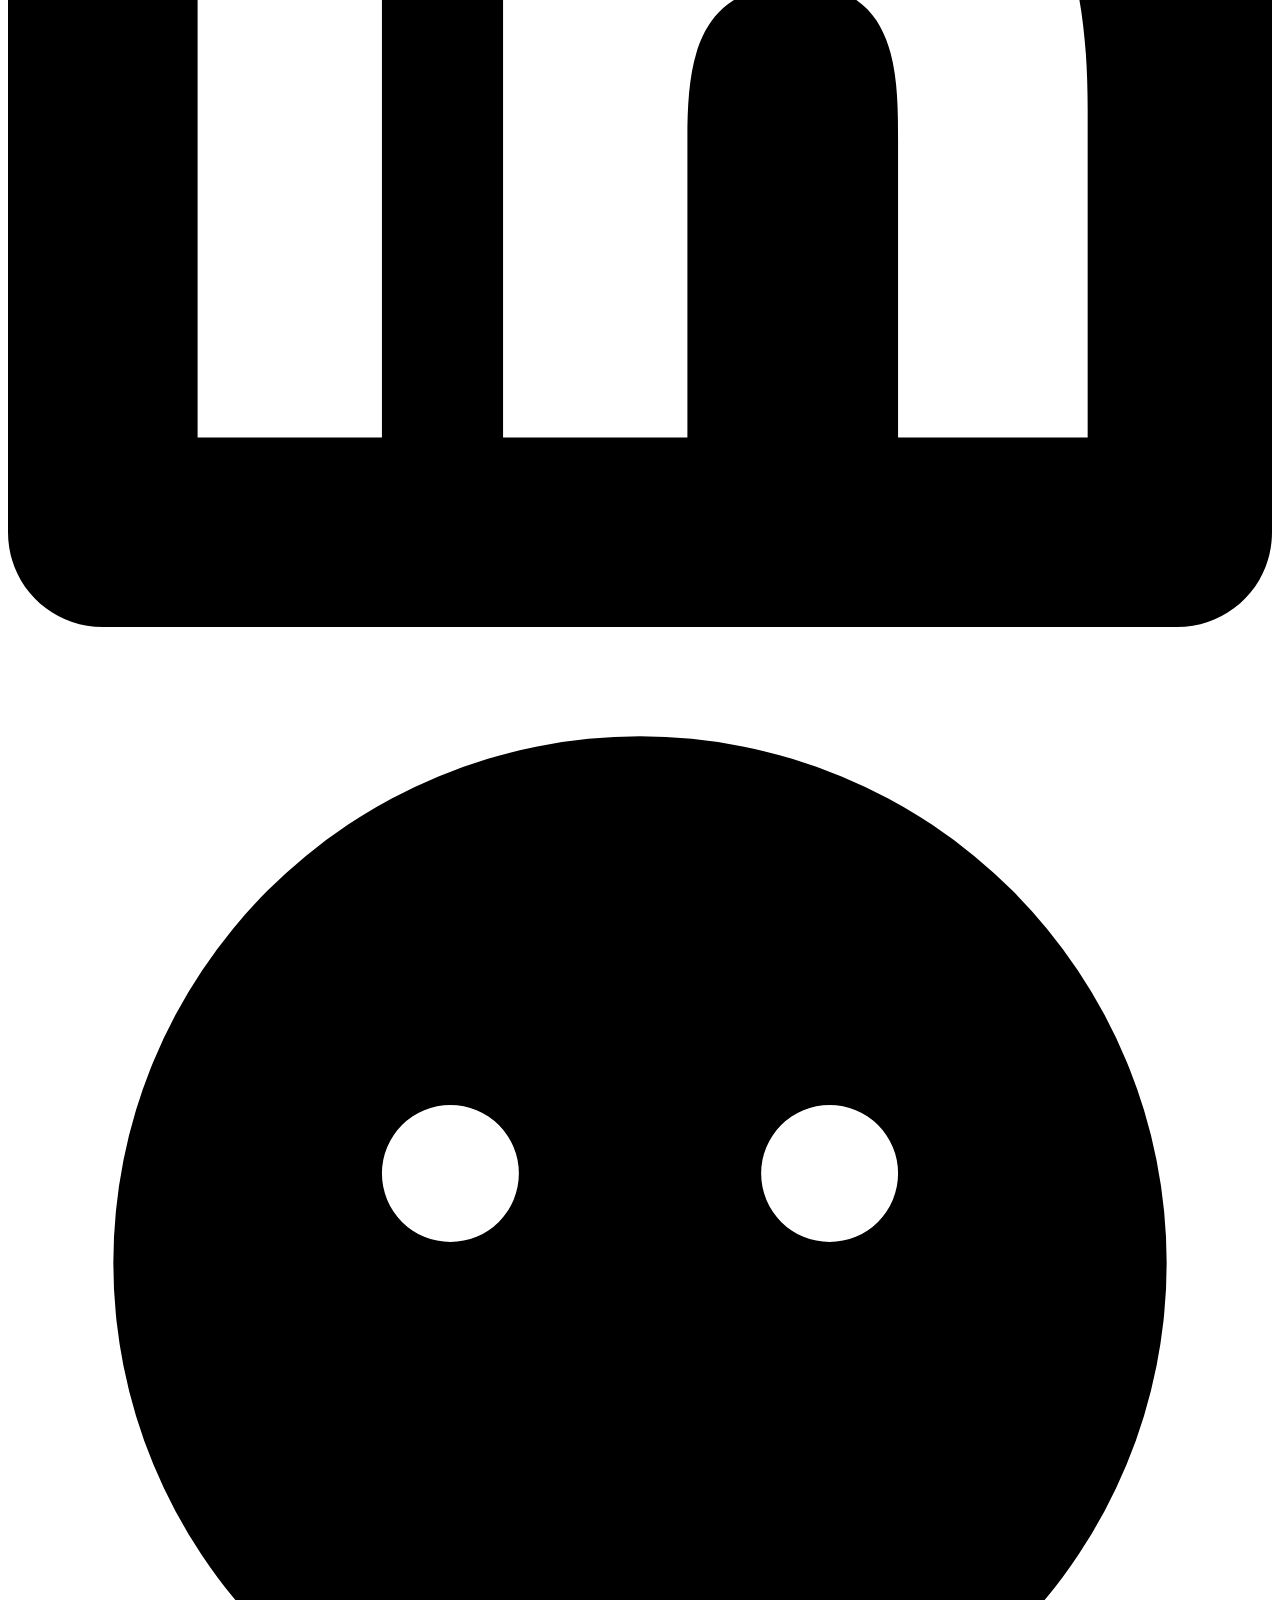
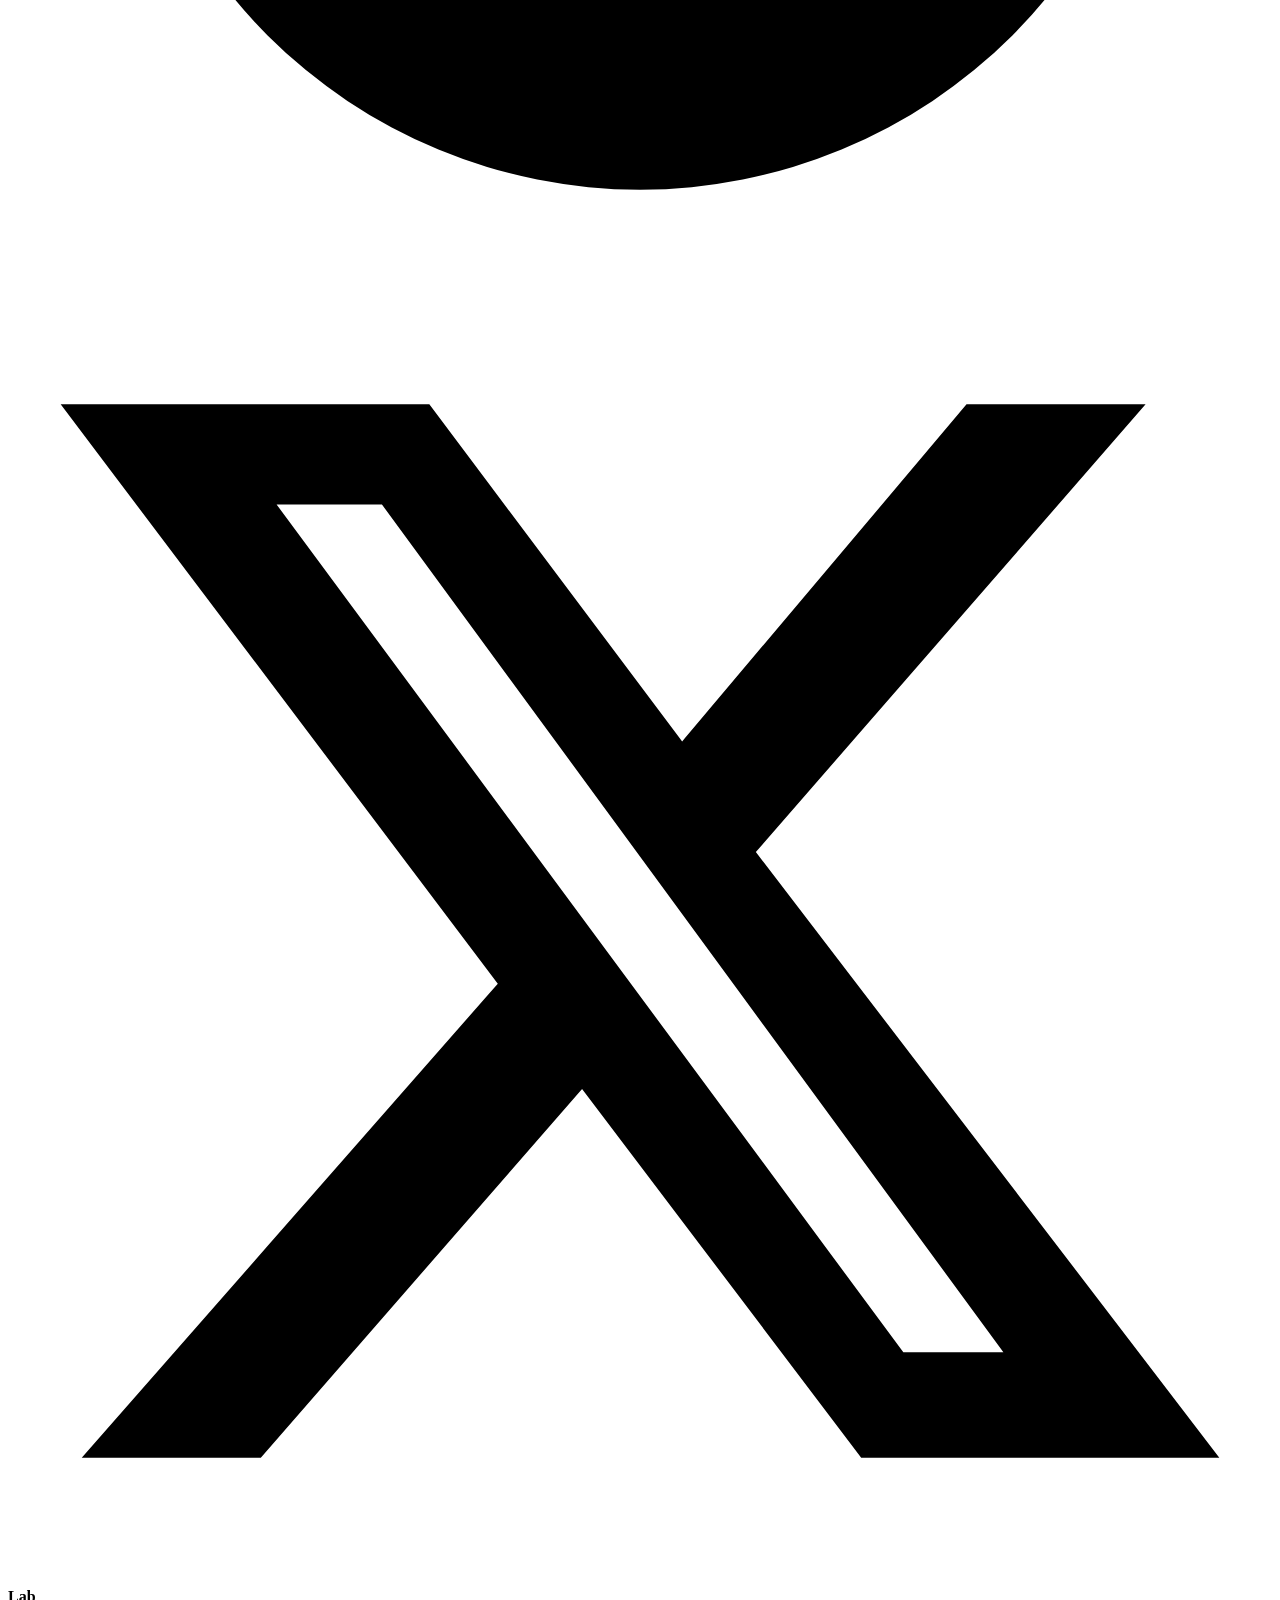
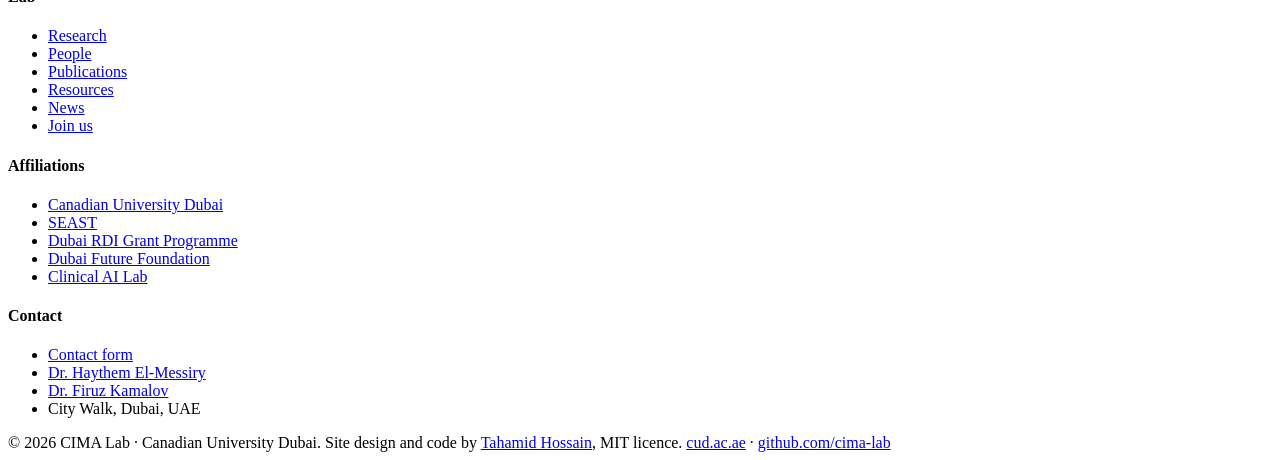
==== commit 5d076f59: "Nest the Workbench inside the vEMstitch card The Workbench is an interface to the Stage 1 stitcher, " ====
--- a/research/index.html
+++ b/research/index.html
@@ -265,11 +265,7 @@
           </div>
           <div>
             <h3><a href="https://github.com/cima-lab/vEMstitch" target="_blank" rel="noopener">vEMstitch</a></h3>
-            <p>Fully automatic stitching of serial-section electron microscopy tiles, robust to rotation and to the local non-rigid distortion introduced during sectioning. The workflow runs a fast, robust basic stitch first, then an optional refinement pass that re-extracts features only for the sections where misalignment is still visible. Python and C++ implementations are provided, validated on simulated data derived from CREMI covering translation, rotation and rigid transforms with local distortion at several noise levels, as well as on real mussel tissue imagery. A Windows desktop interface, vEMstitch Workbench, runs the C++ implementation directly: a folder of tiles is opened, stitched section by section, and the result inspected without the command line.</p>
-            <figure class="shot">
-              <a href="../assets/research/vemstitch-workbench-tiles.png" target="_blank" rel="noopener"><img src="../assets/research/vemstitch-workbench-tiles.png" alt="The Workbench with a nine-tile section open: the section list and tile grid on the left, one tile in the viewer, the run parameters on the right." width="1400" height="843" loading="lazy" decoding="async"></a>
-              <figcaption>vEMstitch Workbench with a nine-tile section open, before the stitch is run.</figcaption>
-            </figure>
+            <p>Fully automatic stitching of serial-section electron microscopy tiles, robust to rotation and to the local non-rigid distortion introduced during sectioning. The workflow runs a fast, robust basic stitch first, then an optional refinement pass that re-extracts features only for the sections where misalignment is still visible. Python and C++ implementations are provided, validated on simulated data derived from CREMI covering translation, rotation and rigid transforms with local distortion at several noise levels, as well as on real mussel tissue imagery.</p>
             <div class="tags">
               <span>Stage 1 · Stitching</span>
               <span>Partner method · Shandong University</span>
@@ -282,41 +278,29 @@
             </div>
             <div class="actions">
               <a class="btn" href="https://github.com/cima-lab/vEMstitch" target="_blank" rel="noopener"><svg aria-hidden="true"><use href="#i-github"></use></svg> View on GitHub</a>
-              <a class="btn" href="https://github.com/hotzero796-tech/VEMstitch-GUI" target="_blank" rel="noopener"><svg aria-hidden="true"><use href="#i-github"></use></svg> Workbench · Windows GUI</a>
               <span class="btn scoped"><svg aria-hidden="true"><use href="#i-web"></use></svg> Project site · coming soon</span>
             </div>
-          </div>
-        </article>
-
-        <!-- vEMstitch Workbench -->
-        <article class="hcard compact" data-reveal>
-          <div class="media">
-            <div class="mstack">
-              <svg class="mglyph" viewBox="0 0 48 48" fill="none" stroke="currentColor" stroke-width="2" stroke-linejoin="round" aria-hidden="true"><path d="M6 10h36v28H6z"/><path d="M6 18h36"/><path d="M13 25h9v9h-9z"/><path d="M26 25h9v9h-9z"/></svg>
-              <span class="glyph">Interface</span>
-            </div>
-          </div>
-          <div>
-            <h3><a href="https://github.com/hotzero796-tech/VEMstitch-GUI" target="_blank" rel="noopener">vEMstitch Workbench</a></h3>
-            <p>A Windows desktop interface for the Stage 1 stitcher, written in C++ with Dear ImGui on Win32 and Direct3D 11. The vEMstitch C++ code is compiled in unchanged and driven step by step, so a run can be watched and stopped. A folder of tiles named by section, row and column is opened directly; the tiles are shown as a grid, the mosaic in a zoomable viewer, and every step is reported with its time alongside the messages the stitcher itself prints. One section or a whole folder can be stitched, with the authors' optional refinement pass exposed as a single switch. A 3 x 3 section of 2048 x 1768 tiles takes about eighty seconds.</p>
-            <figure class="shot">
-              <a href="../assets/research/vemstitch-workbench.png" target="_blank" rel="noopener"><img src="../assets/research/vemstitch-workbench.png" alt="The Workbench after a finished run: the stitched mosaic in the viewer, all eight steps listed as complete with their times, and the stitcher's own messages in the log." width="1400" height="843" loading="lazy" decoding="async"></a>
-              <figcaption>A finished 3 x 3 section: the mosaic in the viewer, every step timed, and the stitcher's own output in the log.</figcaption>
-            </figure>
-            <div class="tags">
-              <span>Stage 1 · Interface</span>
-              <span>CUD lead</span>
-              <span>C++ · Dear ImGui · OpenCV</span>
-              <span>GPL-3.0</span>
-            </div>
-            <div class="meta">
-              <span><b>Supervisor:</b> <a href="https://www.cud.ac.ae/personnel/dr-haytham-el-messiry" target="_blank" rel="noopener">Dr. Haythem El-Messiry</a></span>
-              <span><b>Owner:</b> Abdulrahman Ali</span>
-            </div>
-            <div class="actions">
-              <a class="btn" href="https://github.com/hotzero796-tech/VEMstitch-GUI" target="_blank" rel="noopener"><svg aria-hidden="true"><use href="#i-github"></use></svg> View on GitHub</a>
-              <span class="btn scoped"><svg aria-hidden="true"><use href="#i-web"></use></svg> Project site · coming soon</span>
-            </div>
+
+            <!-- Desktop interface: a component of vEMstitch, not a project of its own -->
+            <section class="subcard">
+              <h4>vEMstitch Workbench <span class="sub">Desktop interface · Windows</span></h4>
+              <p>A Windows desktop interface for the Stage 1 stitcher, written in C++ with Dear ImGui on Win32 and Direct3D 11. The vEMstitch C++ code is compiled in unchanged and driven step by step, so a run can be watched and stopped. A folder of tiles named by section, row and column is opened directly; the tiles are shown as a grid, the mosaic in a zoomable viewer, and every step is reported with its time alongside the messages the stitcher itself prints. One section or a whole folder can be stitched, with the authors' optional refinement pass exposed as a single switch. A 3 x 3 section of 2048 x 1768 tiles takes about eighty seconds.</p>
+              <figure class="shot">
+                <a href="../assets/research/vemstitch-workbench.png" target="_blank" rel="noopener"><img src="../assets/research/vemstitch-workbench.png" alt="The Workbench after a finished run: the stitched mosaic in the viewer, all eight steps listed as complete with their times, and the stitcher's own messages in the log." width="1400" height="843" loading="lazy" decoding="async"></a>
+                <figcaption>A finished 3 x 3 section: the mosaic in the viewer, every step timed, and the stitcher's own output in the log.</figcaption>
+              </figure>
+              <div class="tags">
+                <span>CUD lead</span>
+                <span>C++ · Dear ImGui · OpenCV</span>
+                <span>GPL-3.0</span>
+              </div>
+              <div class="meta">
+                <span><b>Owner:</b> Abdulrahman Ali</span>
+              </div>
+              <div class="actions">
+                <a class="btn" href="https://github.com/cima-lab/VEMstitch-GUI" target="_blank" rel="noopener"><svg aria-hidden="true"><use href="#i-github"></use></svg> View on GitHub</a>
+              </div>
+            </section>
           </div>
         </article>
 
--- a/css/pages/research.css
+++ b/css/pages/research.css
@@ -31,11 +31,11 @@
 .stack .hcard p { max-width: none; }
 
 /* Key projects: two cards per row, media on top */
-.projects2 { grid-template-columns: repeat(2, minmax(0, 1fr)); align-items: stretch; }
+/* Cards size to their own content: one card carrying a sub-component must not
+   drag an empty tail onto its row neighbour. */
+.projects2 { grid-template-columns: repeat(2, minmax(0, 1fr)); align-items: start; }
 .projects2 .hcard.compact { grid-template-columns: 1fr; gap: var(--spacing-16); }
 .projects2 .hcard.compact .media { display: grid; aspect-ratio: 16 / 6; width: 100%; }
-.projects2 .hcard.compact > div:last-child { display: flex; flex-direction: column; }
-.projects2 .hcard.compact .actions { margin-top: auto; padding-top: var(--spacing-16); }
 @media (max-width: 900px) { .projects2 { grid-template-columns: 1fr; } }
 
 /* ---------- Pill row inside a card ---------- */
@@ -64,6 +64,20 @@
   border: 1px solid var(--rule); border-radius: var(--radius-md); background: var(--paper);
 }
 .hcard figure.shot figcaption { margin-top: var(--spacing-6); font-size: var(--text-small); color: var(--ink-3); }
+
+/* ---------- Component sub-card inside a project card ---------- */
+/* A piece that belongs to the project above it (an interface, a viewer), set
+   off by a rule rather than promoted to a card of its own. */
+.hcard .subcard { margin-top: var(--spacing-20); padding-top: var(--spacing-16); border-top: 1px solid var(--rule); }
+.hcard .subcard h4 {
+  font-family: var(--serif); font-size: var(--text-heading-sm); font-weight: 600;
+  color: var(--navy-deep); line-height: var(--leading-heading-sm); margin: 0 0 var(--spacing-10);
+  display: flex; flex-wrap: wrap; align-items: baseline; gap: var(--spacing-10);
+}
+.hcard .subcard h4 .sub {
+  font-family: var(--mono); font-size: var(--text-micro); font-weight: 400;
+  letter-spacing: .06em; text-transform: uppercase; color: var(--ink-3);
+}
 
 /* ---------- Pipeline strip (4 stages of the vEM grant) ---------- */
 .pipe4 { display: grid; grid-template-columns: repeat(4, 1fr); gap: var(--spacing-12); list-style: none; margin: 0 0 clamp(20px, 3vw, 28px); }
